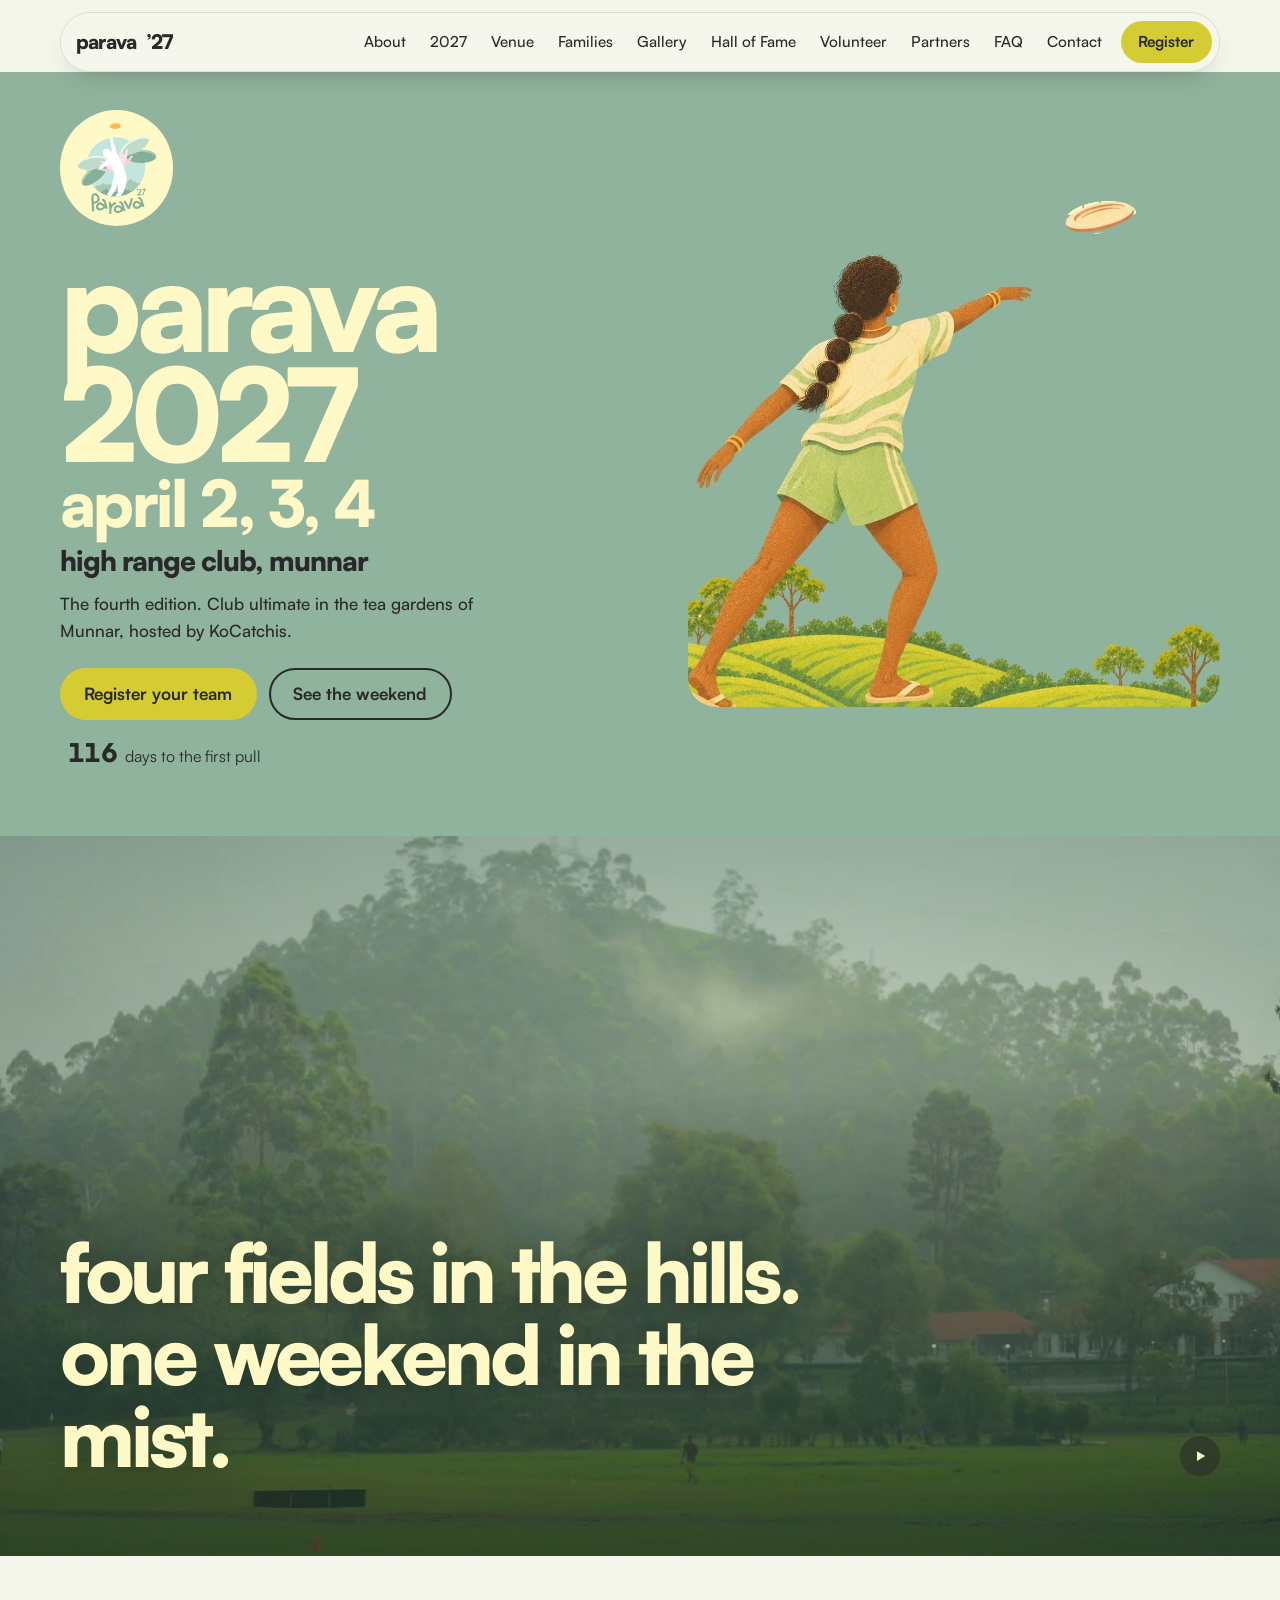
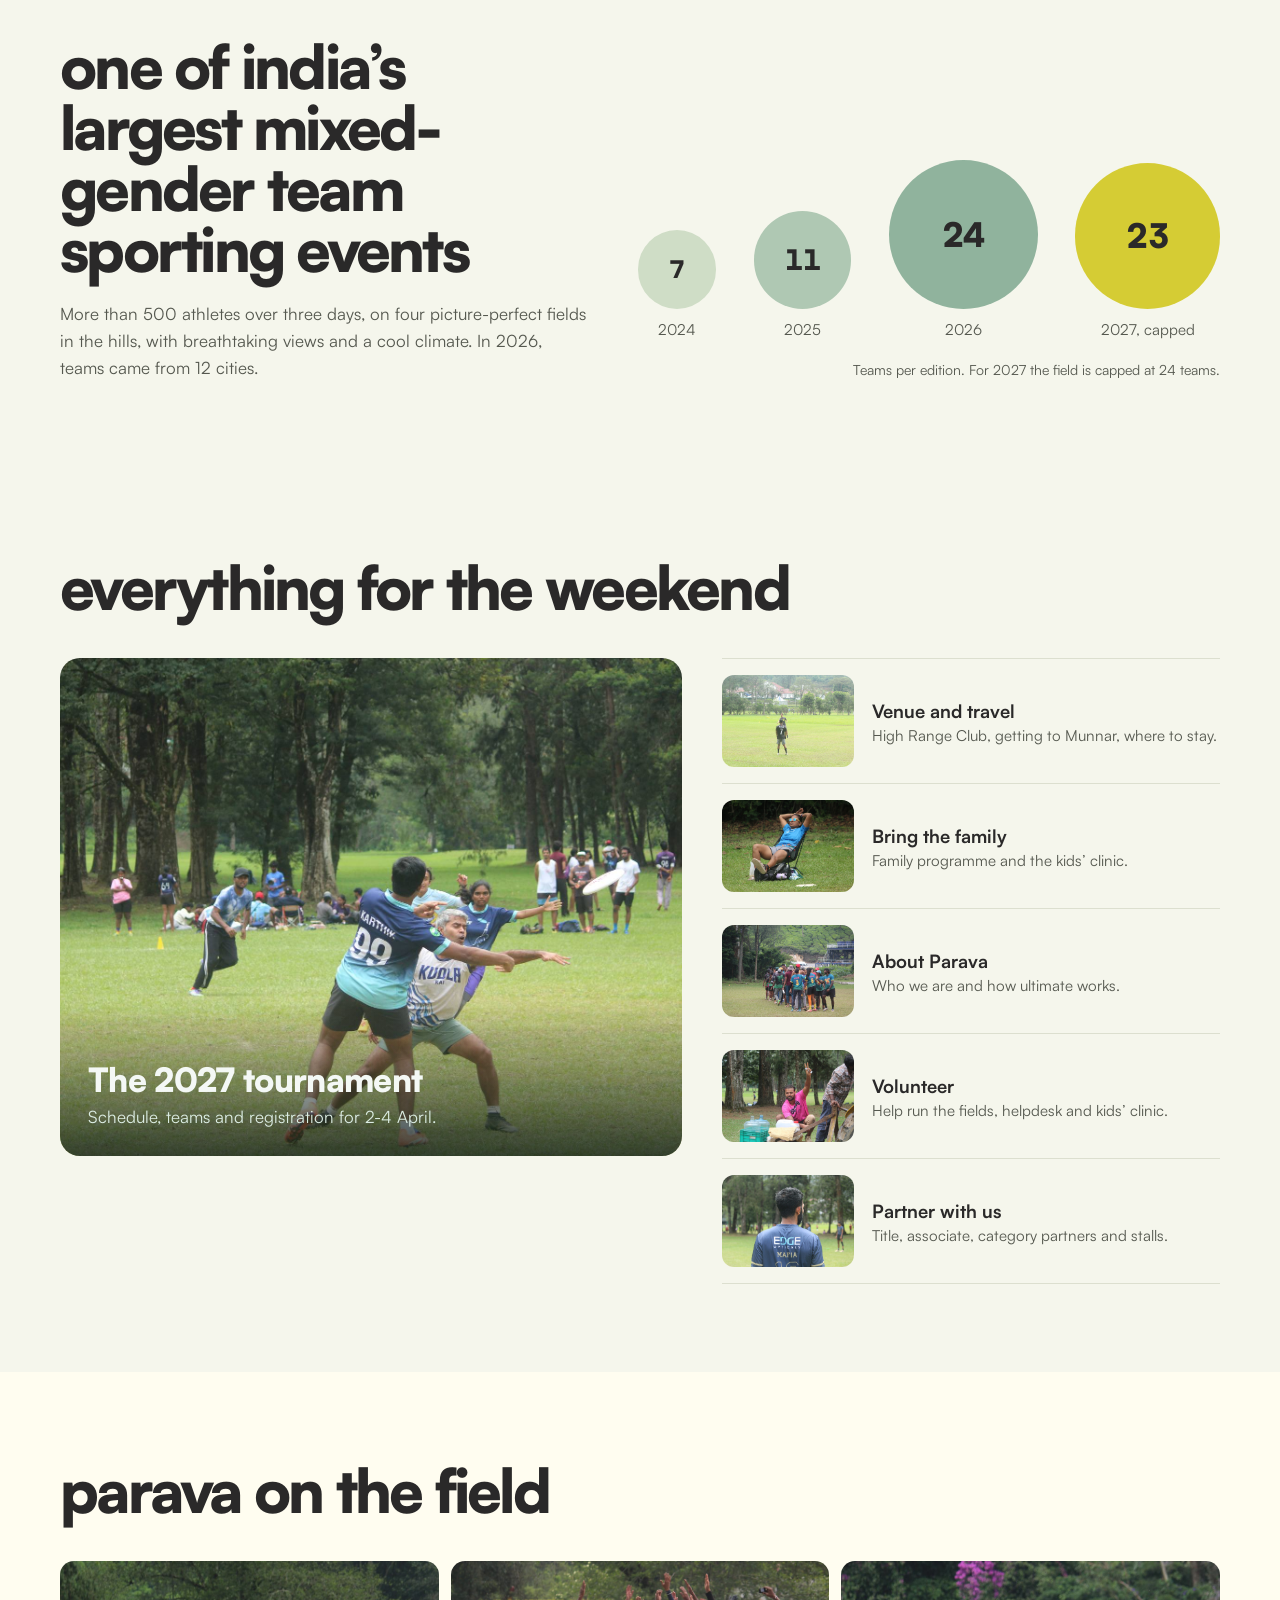
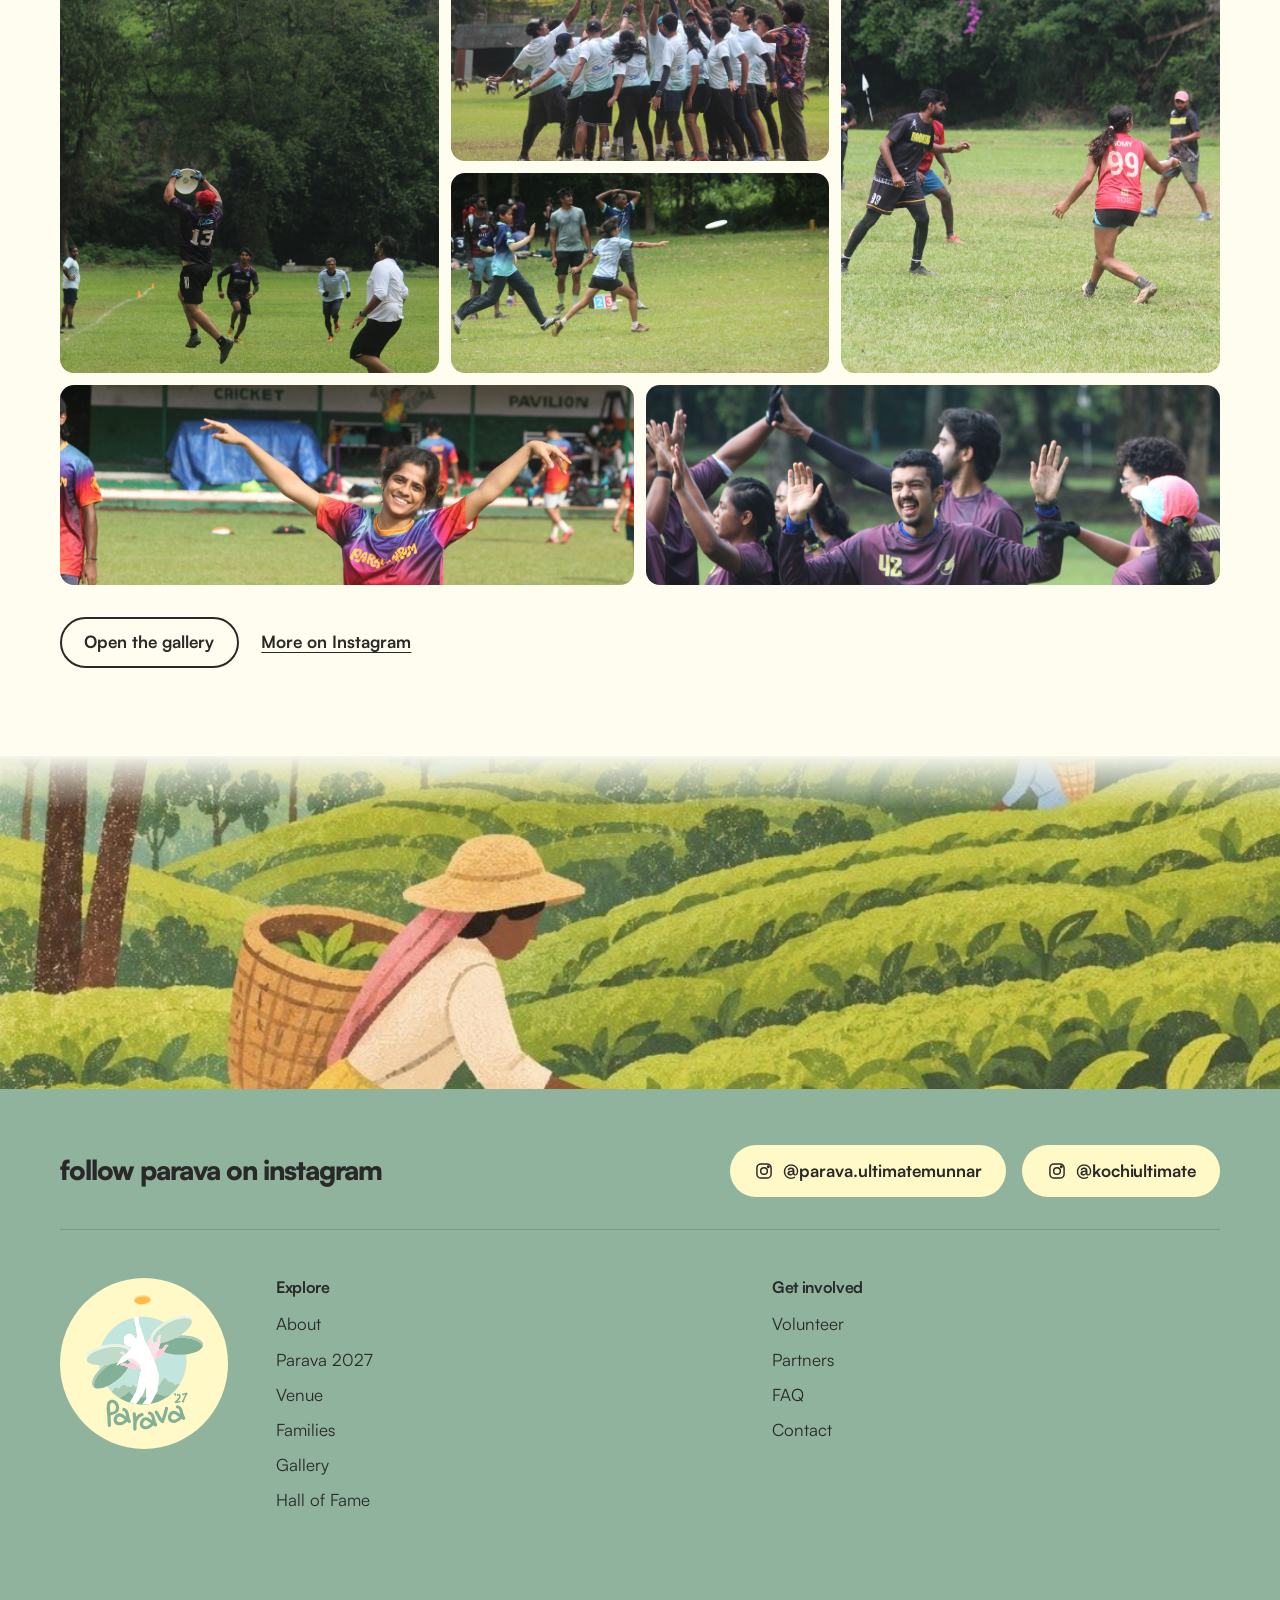
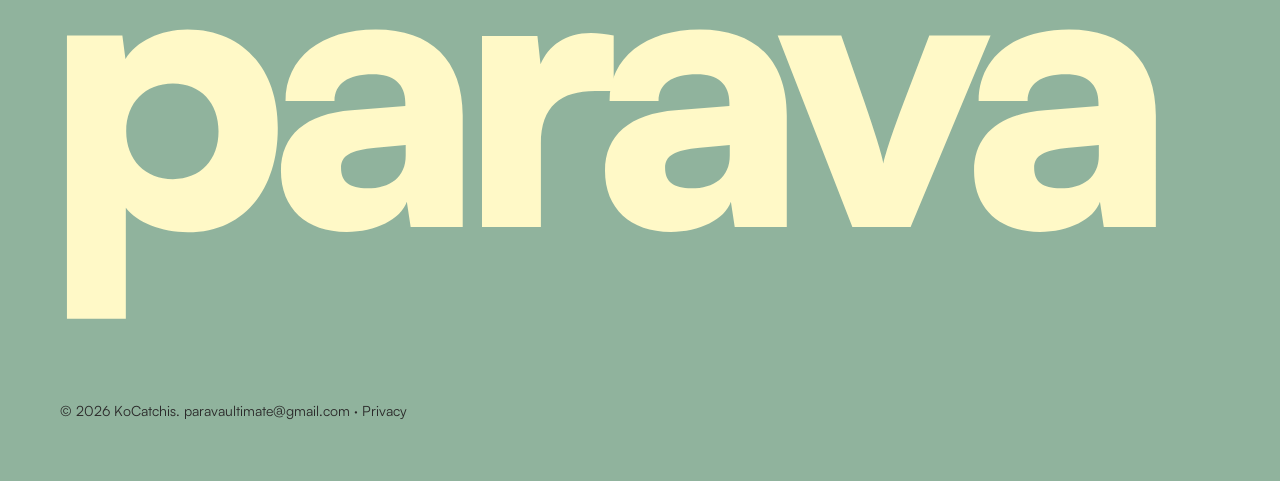
==== index.html @ ac0fa58f "No tap-to-change weather Co-Authored-By: Claude Opus 5.5 <noreply@anthropic.com>" ====
<!DOCTYPE html>
<html lang="en">
<head>
<meta charset="utf-8">
<meta name="viewport" content="width=device-width, initial-scale=1, viewport-fit=cover">
<title>Parava 2027 · Ultimate in the tea gardens of Munnar</title>
<meta name="description" content="Parava is KoCatchis’ flagship ultimate frisbee tournament: three days, 24 teams and more than 500 athletes at High Range Club, Munnar, 2-4 April 2027.">
<!-- Draft hosting on GitHub Pages: update these URLs when the real domain is live, and remove noindex at launch -->
<meta name="robots" content="noindex">
<meta property="og:type" content="website">
<meta property="og:site_name" content="Parava 2027">
<meta property="og:title" content="Parava 2027 · Ultimate in the tea gardens of Munnar">
<meta property="og:description" content="Parava is KoCatchis’ flagship ultimate frisbee tournament: three days, 24 teams and more than 500 athletes at High Range Club, Munnar, 2-4 April 2027.">
<meta property="og:url" content="https://paravaultimate.com/">
<meta property="og:image" content="https://anooprajanm.github.io/parava-preview/assets/og-logo.jpg">
<meta property="og:image:alt" content="The Parava 2027 logo: a player leaping for a disc">
<meta property="og:image:width" content="1200">
<meta property="og:image:height" content="630">
<meta name="twitter:card" content="summary_large_image">
<link rel="icon" type="image/svg+xml" href="assets/logo-2027.svg">
<link rel="apple-touch-icon" href="assets/apple-touch-icon.png">
<link rel="preload" as="image" href="assets/logo-2027.svg" fetchpriority="high">
<link rel="preload" href="assets/fonts/satoshi-black.woff2" as="font" type="font/woff2" crossorigin>
<link rel="stylesheet" href="styles.css?v=20261120d">
<link rel="stylesheet" href="home.css?v=20261120d">
<style>
/* ---------- intro: disc is thrown past the camera, hyzers across the tea hills, is caught as the logo's own disc, logo reveals, then flies into the hero logo ---------- */
.intro{position:fixed;inset:0;z-index:100;display:grid;place-items:center;overflow:hidden;cursor:pointer;background:#90B39D;
  -webkit-tap-highlight-color:transparent;user-select:none;-webkit-user-select:none}
.intro-skip .intro,.intro.done{display:none}
.intro.out{opacity:0;visibility:hidden;transition:opacity .35s ease-in,visibility .35s}
.intro canvas{position:absolute;inset:0;width:100%;height:100%;pointer-events:none}
.intro canvas.fx{z-index:2}
.intro-stage{position:relative;z-index:1;display:flex;flex-direction:column;align-items:center;gap:clamp(.5rem,2.2vh,1.2rem);transform:translateY(-5vh)}
.intro-logo{--lw:min(62vw,300px,34vh);position:relative;width:var(--lw);aspect-ratio:853.3/979.1;transform-origin:0 0;will-change:transform}
.intro .mark{display:block;width:100%;height:100%;object-fit:contain;-webkit-mask-image:linear-gradient(transparent,transparent);mask-image:linear-gradient(transparent,transparent)}
.intro-tag{margin:0;text-align:center;line-height:1.25}
.intro-tag span{display:block;opacity:0}
.intro-tag .d{font-family:var(--font-h);font-weight:800;font-size:clamp(1.3rem,3.4vh,1.9rem);color:#2A2929;letter-spacing:-.03em;font-weight:900}
.intro-tag .v{font-family:var(--font-b);font-weight:600;font-size:clamp(.72rem,1.6vh,.9rem);color:#2A2929;letter-spacing:.18em;text-transform:uppercase;margin-top:.25rem}
.intro-hint{position:absolute;z-index:3;right:max(1.1rem,env(safe-area-inset-right));bottom:max(1rem,env(safe-area-inset-bottom));font-family:var(--font-w);font-size:1.05rem;font-style:italic;font-weight:500;color:#2A2929;opacity:0}
@media (prefers-reduced-motion:reduce){.intro{display:none}}
</style>
</head>
<body>
<a class="skip" href="#main">Skip to content</a>
<script>try{if(sessionStorage.getItem("parava-intro"))document.documentElement.classList.add("intro-skip")}catch(e){}</script>
<div class="intro" aria-hidden="true" title="Tap to skip">
  <canvas class="bg"></canvas>
  <div class="intro-stage">
    <div class="intro-logo"><img class="mark" src="assets/logo-2027.svg" alt="" fetchpriority="high"></div>
    <p class="intro-tag"><span class="d">2-4 April 2027</span><span class="v">High Range Club · Munnar</span></p>
  </div>
  <canvas class="fx"></canvas>
  <span class="intro-hint">tap to skip</span>
</div>
<svg width="0" height="0" style="position:absolute" aria-hidden="true"><defs>
  <symbol id="hills" viewBox="0 0 1280 120" preserveAspectRatio="none">
    <path style="fill:var(--hill-1)" d="M0 30 C140 8 260 14 380 30 S640 4 790 24 S1060 10 1280 26 V120 H0Z"/>
    <path style="fill:var(--hill-2)" d="M0 58 C180 36 300 48 460 60 S760 34 930 54 S1150 42 1280 50 V120 H0Z"/>
    <path style="fill:var(--hill-3)" d="M0 84 C150 70 330 76 520 88 S860 66 1040 82 S1200 76 1280 80 V120 H0Z"/>
    <path style="fill:var(--hill-4)" d="M0 106 C220 98 420 102 640 108 S1040 96 1280 104 V120 H0Z"/>
  </symbol>
</defs></svg>
<nav class="nav" aria-label="Main">
  <div class="wrap">
    <a class="brand" href="index.html"><img src="assets/logo-2027.svg" alt=""><b>Parava</b><span>’27</span></a>
    <button class="menu-btn" aria-expanded="false" aria-controls="menu" aria-label="Menu"><span class="burger" aria-hidden="true"><i></i><i></i><i></i></span></button>
    <ul id="menu"><li><a href="about.html">About</a></li><li><a href="tournament.html">2027</a></li><li><a href="venue.html">Venue</a></li><li><a href="families.html">Families</a></li><li><a href="gallery.html">Gallery</a></li><li><a href="hall-of-fame.html">Hall of Fame</a></li><li><a href="volunteer.html">Volunteer</a></li><li><a href="partners.html">Partners</a></li><li><a href="faq.html">FAQ</a></li><li><a href="contact.html">Contact</a></li><li><a class="cta" href="tournament.html#register" data-reg>Register</a></li></ul>
  </div>
</nav>
<main id="main" class="home">
<header class="hero home-hero">
  <div class="wrap">
    <div class="hero-copy">
      <div class="logo"><img src="assets/logo-2027.svg" alt="Parava logo"></div>
      <h1>Parava 2027<small>April 2, 3, 4</small></h1>
      <p class="where">High Range Club, Munnar</p>
      <p class="hero-lede">The fourth edition. Club ultimate in the tea gardens of Munnar, hosted by KoCatchis.</p>
      <div class="btns">
        <a class="btn btn-tea" href="tournament.html#register">Register your team</a>
        <a class="btn btn-line" href="tournament.html">See the weekend</a>
        <p class="countdown-line" data-throw="right"><b data-cd="d">--</b> days to the first pull</p>
      </div>
    </div>
    <div class="hero-art"><img src="assets/art/thrower-sage.jpg" width="1062" height="1060" fetchpriority="high" alt="Illustration: a player throws a disc over the tea hills"></div>
  </div>
</header>
<section class="film-band" aria-label="Munnar">
  <div class="hero-photo film"><video class="film-video" muted loop playsinline preload="none" poster="assets/video/munnar-poster.jpg" data-src-wide="assets/video/munnar-1600.mp4" data-src-narrow="assets/video/munnar-960.mp4" aria-label="Video: mist, meadows, players and blossoms at High Range Club, Munnar"></video><div class="wx-layer sunny" aria-hidden="true"><i class="warm"></i><i class="glow"></i><i class="sweep"></i></div><div class="wx-layer misty" aria-hidden="true"><i class="haze"></i><i class="bank"></i><i class="bank"></i></div><div class="wx-layer rainy" aria-hidden="true"><i class="cool"></i><i class="sheet"></i><i class="sheet"></i><i class="drop"></i><i class="drop"></i><i class="drop"></i></div></div>
  <div class="wrap"><p class="tagline"><span data-throw="left">Four fields in the hills. One weekend in the mist.</span></p></div>
  <button class="vid-toggle film-toggle" type="button" aria-label="Pause the video" hidden><svg viewBox="0 0 24 24" aria-hidden="true"><rect class="i-pause" x="7" y="5" width="3.5" height="14" rx="1"/><rect class="i-pause" x="13.5" y="5" width="3.5" height="14" rx="1"/><path class="i-play" d="M8 5.5v13l11-6.5z"/></svg></button>
</section>
<section class="numbers home-numbers grain" aria-labelledby="num-h">
  <div class="wrap">
    <div>
      <h2 id="num-h">One of India’s largest mixed-gender team sporting events</h2>
      <p class="num-line">More than 500 athletes over three days, on four picture-perfect fields in the hills, with breathtaking views and a cool climate. In 2026, teams came from 12 cities.</p>
    </div>
    <figure class="growth-discs-wrap">
      <div class="growth-discs" role="img" aria-label="Teams per edition: 7 in 2024, 11 in 2025, 25 in 2026, capped at 24 in 2027">
        <div class="gd y24"><span class="d"><b data-count="7">7</b></span><small>2024</small></div>
        <div class="gd y25"><span class="d"><b data-count="11">11</b></span><small>2025</small></div>
        <div class="gd y26"><span class="d"><b data-count="25">25</b></span><small>2026</small></div>
        <div class="gd y27" data-throw="top"><span class="d"><b data-count="24">24</b></span><small>2027, capped</small></div>
      </div>
      <figcaption class="growth-note">Teams per edition. For 2027 the field is capped at 24 teams.</figcaption>
    </figure>
  </div>
</section>
<section class="block plan">
  <div class="wrap">
    <h2><span data-throw="right">Everything for the weekend</span></h2>
    <span class="throw-note" data-at="3" data-dx="14" data-dy="-40">huck it</span>
    <div class="plan-grid">
      <a class="feature" href="tournament.html"><img src="assets/2026/p26-3672.jpg" alt="Two players contest a throw in a crowded field" loading="lazy"><div><b>The 2027 tournament</b><span>Schedule, teams and registration for 2-4 April.</span></div></a>
      <ul class="plan-list">
        <li><a href="venue.html"><img src="assets/2026/p26-3551.jpg" alt="" loading="lazy"><span><b>Venue and travel</b><small>High Range Club, getting to Munnar, where to stay.</small></span></a></li>
        <li><a href="families.html"><img src="assets/2026/p26-3679.jpg" alt="" loading="lazy"><span><b>Bring the family</b><small>Family programme and the kids’ clinic.</small></span></a></li>
        <li><a href="about.html"><img src="assets/2026/p26-3980.jpg" alt="" loading="lazy"><span><b>About Parava</b><small>Who we are and how ultimate works.</small></span></a></li>
        <li><a href="volunteer.html"><img src="assets/2026/p26-4018.jpg" alt="" loading="lazy"><span><b>Volunteer</b><small>Help run the fields, helpdesk and kids’ clinic.</small></span></a></li>
        <li><a href="partners.html"><img src="assets/2026/p26-3610.jpg" alt="" loading="lazy"><span><b>Partner with us</b><small>Title, associate, category partners and stalls.</small></span></a></li>
      </ul>
    </div>
  </div>
</section>
<section class="block surface home-gallery">
  <div class="wrap">
    <h2><span data-throw="right">Parava on the field</span></h2>
    <span class="throw-note" data-at="4" data-dx="-4" data-dy="-48">the catch</span>
    <div class="gallery">
      <figure><img src="assets/2026/p26-3723.jpg" alt="A player leaps to catch the disc" loading="lazy"></figure>
      <figure><img src="assets/2026/p26-3853.jpg" alt="A team cheers with arms raised after a game" loading="lazy"></figure>
      <figure><img src="assets/2026/p26-3951.jpg" alt="Players in action beneath flowering bougainvillea" loading="lazy"></figure>
      <figure><img src="assets/2026/p26-3677.jpg" alt="A disc in flight between two players" loading="lazy"></figure>
      <figure><img src="assets/2026/p26-3027.jpg" alt="A player flings her arms wide, beaming, in front of the cricket pavilion" loading="lazy" style="object-position:61% 22%"></figure>
      <figure><img src="assets/2026/p26-2986.jpg" alt="Teammates in maroon trade high-fives after a point" loading="lazy"></figure>
    </div>
    <div class="more"><a class="btn btn-line" href="gallery.html">Open the gallery</a> <a class="more-ig" href="https://www.instagram.com/parava.ultimatemunnar/" target="_blank" rel="noopener">More on Instagram</a></div>
  </div>
</section>
</main>
<div class="ground" aria-hidden="true"></div>
<footer>
  <div class="wrap">
    <div class="follow">
      <p>Follow Parava on Instagram</p>
      <a class="btn btn-follow" href="https://www.instagram.com/parava.ultimatemunnar/" target="_blank" rel="noopener"><svg class="ig" viewBox="0 0 24 24" aria-hidden="true"><rect x="3.5" y="3.5" width="17" height="17" rx="5"/><circle cx="12" cy="12" r="4"/><circle cx="17.2" cy="6.8" r=".9"/></svg>@parava.ultimatemunnar</a>
      <a class="btn btn-follow" href="https://www.instagram.com/kochiultimate/" target="_blank" rel="noopener"><svg class="ig" viewBox="0 0 24 24" aria-hidden="true"><rect x="3.5" y="3.5" width="17" height="17" rx="5"/><circle cx="12" cy="12" r="4"/><circle cx="17.2" cy="6.8" r=".9"/></svg>@kochiultimate</a>
    </div>
    <div class="logo"><img src="assets/logo-2027.svg" alt="Parava logo" loading="lazy"></div>
    <div>
      <h3>Explore</h3>
      <ul><li><a href="about.html">About</a></li><li><a href="tournament.html">Parava 2027</a></li><li><a href="venue.html">Venue</a></li><li><a href="families.html">Families</a></li><li><a href="gallery.html">Gallery</a></li><li><a href="hall-of-fame.html">Hall of Fame</a></li></ul>
    </div>
    <div>
      <h3>Get involved</h3>
      <ul><li><a href="volunteer.html">Volunteer</a></li><li><a href="partners.html">Partners</a></li><li><a href="faq.html">FAQ</a></li><li><a href="contact.html">Contact</a></li></ul>
    </div>
    <p class="wordmark" aria-hidden="true">Parava</p>
    <p class="legal">© 2026 KoCatchis. <a href="mailto:paravaultimate@gmail.com">paravaultimate@gmail.com</a> · <a href="privacy.html">Privacy</a></p>
  </div>
</footer>
<script src="site.js?v=20261120d"></script>
<script src="home.js?v=20261120d"></script>
<script>
// Intro: plays once per session. render(t) is a pure function of time, so #intro-t=<ms> freezes a frame for checking
// (add &video to hold on the logo instead of handing off to the page, used to export the video version).
document.querySelectorAll(".intro").forEach(intro=>{
  const FLY=1250, CATCH=FLY, REVEAL=650, HAND=2500, HANDDUR=700, END=HAND+HANDDUR;
  const root=document.documentElement;
  const bg=intro.querySelector("canvas.bg"), fx=intro.querySelector("canvas.fx"), b=bg.getContext("2d"), c=fx.getContext("2d");
  const logo=intro.querySelector(".intro-logo"), mark=intro.querySelector(".mark");
  const tags=intro.querySelectorAll(".intro-tag span"), hint=intro.querySelector(".intro-hint");
  const hero=document.querySelector(".hero .logo"), heroImg=hero&&hero.querySelector("img");
  const freeze=/intro-t=(\d+)/.exec(location.hash), video=/video/.test(location.hash);
  let W,H,S,raf,start,ended=false,base,target;
  if(video){logo.style.setProperty("--lw","min(62vw,44vh)");hint.hidden=true;}  // video export: bigger logo, no hint
  const end=()=>{if(ended)return;ended=true;cancelAnimationFrame(raf);intro.classList.add("done");
    if(hero)hero.style.opacity="";removeEventListener("resize",size);try{sessionStorage.setItem("parava-intro","1")}catch(e){}};
  if(!freeze&&(root.classList.contains("intro-skip")||matchMedia("(prefers-reduced-motion: reduce)").matches)){end();return;}
  if(freeze)root.classList.remove("intro-skip");
  // skip: click/tap anywhere or any key; fades out quickly instead of cutting
  const skip=()=>{if(ended)return;cancelAnimationFrame(raf);intro.classList.add("out");if(hero)hero.style.opacity="";setTimeout(end,350);};
  intro.addEventListener("click",skip);addEventListener("keydown",skip,{once:true});
  // geometry: the logo art box now, and where the hero logo sits (both use the same tightly cropped logo-2027.svg)
  function size(){
    const d=Math.min(devicePixelRatio||1,2);W=innerWidth;H=innerHeight;S=Math.min(W,H);
    for(const cv of [bg,fx]){cv.width=W*d;cv.height=H*d;cv.getContext("2d").setTransform(d,0,0,d,0,0);}
    const tr=logo.style.transform;logo.style.transform="none";const r=logo.getBoundingClientRect();logo.style.transform=tr;
    base={x:r.left,y:r.top,w:r.width,h:r.height};
    target=null;
    if(heroImg){const h=heroImg.getBoundingClientRect();
      if(h.width>0&&h.bottom>0&&h.top<H)target={x:h.left,y:h.top,w:h.width};}
  }
  size();addEventListener("resize",size);
  // easing helpers
  const cl=v=>v<0?0:v>1?1:v, seg=(t,a,d)=>cl((t-a)/d);
  const oCub=x=>1-Math.pow(1-x,3), ioCub=x=>x<.5?4*x*x*x:1-Math.pow(-2*x+2,3)/2, oBack=x=>1+2.2*Math.pow(x-1,3)+1.2*Math.pow(x-1,2);
  // the disc lands exactly on the logo's own disc (centre 48.8%/4.7% of the art, 13.6% of its width, ellipse 0.5)
  const disc0=()=>({x:base.x+base.w*.4876,y:base.y+base.h*.0469,r:base.w*.0682});
  // flight: cubic Bezier thrown from behind the camera (bottom-left), hyzers out right and hooks back into the catch
  function path(u){const T=disc0(),P=[[-.14*W,.98*H],[.28*W,.06*H],[1.12*W,-.02*H],[T.x,T.y]],m=1-u;
    return[m*m*m*P[0][0]+3*m*m*u*P[1][0]+3*m*u*u*P[2][0]+u*u*u*P[3][0], m*m*m*P[0][1]+3*m*m*u*P[1][1]+3*m*u*u*P[2][1]+u*u*u*P[3][1]];}
  const prog=s=>.75*(1-(1-s)*(1-s))+.25*s;           // fast throw, glides, still has pace at the catch
  const scaleAt=u=>1+3.1*Math.pow(1-u,1.6);           // close to the camera at release, far (logo size) at the catch
  // seeded randoms so every frame is reproducible
  let seed=11;const rnd=()=>(seed=(seed*16807)%2147483647)/2147483647;
  const COLS=["#F2AE45","#F6C878","#F4F8F5","#E9A6BA"];
  const sparks=Array.from({length:22},()=>{const a=rnd()*Math.PI*2,v=.5+rnd()*.9;return{vx:Math.cos(a)*v,vy:Math.sin(a)*v*.75-.25,c:COLS[rnd()*4|0],w:1.4+rnd()*1.8};});
  const leaves=Array.from({length:9},()=>{const a=-Math.PI*(.15+rnd()*.7),v=.25+rnd()*.35;return{vx:Math.cos(a)*v,vy:Math.sin(a)*v,r:rnd()*6,sp:(rnd()-.5)*9,c:rnd()<.5?"#76A040":"#C9D35E",s:.6+rnd()*.6};});
  // Munnar tea hills: four layers, back (hazy) to front (tea rows)
  const HILLS=[{y:.70,a:.045,f:[1.3,2.9,5.1],p:[.4,1.9,.3],col:"#C9D35E"},{y:.76,a:.04,f:[1.7,3.6,6.3],p:[2.2,.6,1.4],col:"#AFC651"},
    {y:.83,a:.035,f:[1.1,2.4,4.7],p:[1.1,2.7,.9],col:"#93B348"},{y:.90,a:.03,f:[.9,2.1,3.9],p:[3.1,.2,2.4],col:"#76A040",rows:1}];
  const hy=(L,x)=>H*L.y-S*L.a*(Math.sin(x*L.f[0]+L.p[0])+.55*Math.sin(x*L.f[1]+L.p[1])+.25*Math.sin(x*L.f[2]+L.p[2]));
  function drawBg(t){
    b.clearRect(0,0,W,H);
    const g=b.createLinearGradient(0,0,0,H);g.addColorStop(0,"#F5F6EC");g.addColorStop(.62,"#BCD0B4");g.addColorStop(1,"#90B39D");
    b.fillStyle=g;b.fillRect(0,0,W,H);
    // warm sunrise glow behind the logo, swells at the catch
    const cx=base.x+base.w/2,cy=base.y+base.h*.45,gl=.06+.12*Math.exp(-Math.pow((t-CATCH-250)/450,2));
    const rg=b.createRadialGradient(cx,cy,0,cx,cy,S*.75);rg.addColorStop(0,`rgba(246,214,150,${gl})`);rg.addColorStop(1,"rgba(246,214,150,0)");
    b.fillStyle=rg;b.fillRect(0,0,W,H);
    const sink=video?0:Math.pow(seg(t,HAND,HANDDUR),2)*H*.4;
    HILLS.forEach((L,i)=>{
      const off=(1-oCub(seg(t,i*80,750)))*H*.35+sink*(1+i*.15), drift=t*.00004*(i+1);
      b.save();b.translate(0,off);b.beginPath();b.moveTo(0,H);
      for(let x=0;x<=W+8;x+=8)b.lineTo(x,hy(L,x/W*3+drift));
      b.lineTo(W,H);b.closePath();b.fillStyle=L.col;b.fill();
      if(L.rows){b.clip();b.strokeStyle="rgba(42,41,41,.12)";b.lineWidth=1.4;
        for(let k=1;k<14;k++){b.beginPath();for(let x=0;x<=W+8;x+=12){const y=hy(L,x/W*3+drift)+k*S*.014*(1+k*.08)+Math.sin(x/W*9+k)*3;x?b.lineTo(x,y):b.moveTo(x,y);}b.stroke();}}
      b.restore();
      if(i<3){const my=H*L.y+off+S*.02,mg=b.createLinearGradient(0,my-S*.05,0,my+S*.05);   // mist band between layers
        mg.addColorStop(0,"rgba(220,237,227,0)");mg.addColorStop(.5,"rgba(220,237,227,.07)");mg.addColorStop(1,"rgba(220,237,227,0)");b.fillStyle=mg;b.fillRect(0,my-S*.05,W,S*.1);}
    });
  }
  function drawDisc(x,y,r,ratio,bank,spin,alpha){
    c.save();c.globalAlpha=alpha;c.translate(x,y);c.rotate(bank);
    c.fillStyle="#B9772A";c.beginPath();c.ellipse(0,r*ratio*.22,r,r*ratio,0,0,7);c.fill();            // rim / underside
    const g=c.createLinearGradient(0,-r*ratio,0,r*ratio);g.addColorStop(0,"#FFD58A");g.addColorStop(.55,"#F2AE45");g.addColorStop(1,"#E39A2B");
    c.fillStyle=g;c.beginPath();c.ellipse(0,0,r,r*ratio,0,0,7);c.fill();
    c.lineWidth=Math.max(1,r*.06);c.strokeStyle="rgba(255,255,255,.28)";c.beginPath();c.ellipse(0,0,r*.72,r*ratio*.72,0,0,7);c.stroke();
    c.lineCap="round";c.strokeStyle="rgba(255,250,235,.85)";c.lineWidth=Math.max(1,r*.09);
    c.beginPath();c.ellipse(0,0,r*.86,r*ratio*.86,0,spin,spin+1.1);c.stroke();                        // spinning gleam
    c.strokeStyle="rgba(31,74,58,.55)";c.lineWidth=Math.max(1,r*.07);
    c.beginPath();c.ellipse(0,0,r*.42,r*ratio*.42,0,spin+2.6,spin+4.1);c.stroke();                    // stamp, sells the spin
    c.restore();
  }
  function drawFx(t){
    c.clearRect(0,0,W,H);
    const T=disc0(),s=cl(t/FLY),u=prog(s);
    // ribbon trail: samples behind the disc, widening toward it; after the catch it retracts into the disc
    const head=u, tailLen=.38*(1-oCub(seg(t,CATCH,380))), tail=Math.max(0,head-tailLen);
    if(head-tail>.002&&t<CATCH+420){
      const N=40,pts=[];for(let i=0;i<=N;i++){const v=tail+(head-tail)*i/N;pts.push([...path(v),v]);}
      c.lineCap="round";
      for(let pass=0;pass<2;pass++)for(let i=0;i<N;i++){
        const k=(i+1)/N,v=pts[i+1][2],w=T.r*scaleAt(v)*(pass?.18:.95)*(.08+.92*k);
        c.strokeStyle=pass?`rgba(255,246,225,${(k*k*.9).toFixed(3)})`:`rgba(242,174,69,${(k*k*.5).toFixed(3)})`;
        c.lineWidth=w;c.beginPath();c.moveTo(pts[i][0],pts[i][1]);c.lineTo(pts[i+1][0],pts[i+1][1]);c.stroke();}
    }
    const dt=t-CATCH, bounce=dt>0?1+.2*Math.exp(-dt/110)*Math.cos(dt/38):1;
    if(dt>0){
      // catch: flash, two elliptical shockwaves, sparks and a few tea leaves
      const fl=Math.exp(-dt/140),rg=c.createRadialGradient(T.x,T.y,0,T.x,T.y,T.r*9);
      rg.addColorStop(0,`rgba(255,240,210,${.7*fl})`);rg.addColorStop(1,"rgba(255,240,210,0)");c.fillStyle=rg;c.fillRect(T.x-T.r*9,T.y-T.r*9,T.r*18,T.r*18);
      [[0,"242,174,69",7],[90,"220,237,227",10]].forEach(([d,col,m])=>{const k=seg(dt,d,600);if(k<=0||k>=1)return;
        const R=T.r*(1.1+m*oCub(k));c.strokeStyle=`rgba(${col},${(1-k)*.85})`;c.lineWidth=Math.max(1,T.r*.22*(1-k));
        c.beginPath();c.ellipse(T.x,T.y,R,R*.5,0,0,7);c.stroke();});
      const ss=dt/1000;
      if(ss<.9){const d=(1-Math.exp(-3.2*ss))/3.2,fade=1-Math.pow(ss/.9,1.4),d0=(1-Math.exp(-3.2*Math.max(0,ss-.06)))/3.2;
        c.lineCap="round";for(const p of sparks){c.globalAlpha=fade;c.strokeStyle=p.c;c.lineWidth=p.w;
          c.beginPath();c.moveTo(T.x+p.vx*S*.32*d0,T.y+p.vy*S*.32*d0+S*.12*Math.pow(Math.max(0,ss-.06),2));
          c.lineTo(T.x+p.vx*S*.32*d,T.y+p.vy*S*.32*d+S*.12*ss*ss);c.stroke();}c.globalAlpha=1;}
      if(ss<1.6){const fade=1-Math.pow(ss/1.6,2);for(const l of leaves){const d=.06+(1-Math.exp(-2.2*ss))/2.2;
        const x=T.x+l.vx*S*.5*d+Math.sin(ss*4+l.r)*S*.01,y=T.y+l.vy*S*.5*d+S*.09*ss*ss;
        c.save();c.globalAlpha=fade*.9;c.translate(x,y);c.rotate(l.r+l.sp*ss);c.fillStyle=l.c;
        c.beginPath();c.ellipse(0,0,S*.012*l.s,S*.005*l.s,0,0,7);c.fill();c.restore();}}
    }
    // disc: motion-blur ghosts while fast, banked into the curve, flattening as it flies away from the camera
    const discA=1-seg(t,CATCH+450,250);
    if(discA>0){
      const st=(v)=>{const[x,y]=path(v),[x2,y2]=path(Math.min(1,v+.01)),bank=Math.atan2(y2-y,x2-x)*.22*Math.pow(1-v,.7);
        return{x,y,r:T.r*scaleAt(v),ratio:.5+.12*Math.pow(1-v,1.3)+.025*Math.sin(v*14)*(1-v),bank};};
      if(t<CATCH)for(let k=4;k>=1;k--){const v=Math.max(0,u-k*.011*(1-u*.8)),q=st(v);drawDisc(q.x,q.y,q.r,q.ratio,q.bank,t*.05-k*.35,.13*(5-k)/4);}
      const q=st(u);
      c.save();c.shadowColor="rgba(242,174,69,.75)";c.shadowBlur=T.r*(1.2+scaleAt(u));
      drawDisc(q.x,q.y,q.r*bounce,q.ratio,q.bank,t*.05,discA);c.restore();
    }
  }
  function render(t){
    drawBg(t);drawFx(t);
    const T=disc0();
    // logo: circular mask grows out of the caught disc, with a little settle
    const k=seg(t,CATCH,REVEAL),R=Math.hypot(base.w,base.h)*1.05*oCub(k);
    const mk=k>=1?"none":`radial-gradient(circle at ${(T.x-base.x).toFixed(1)}px ${(T.y-base.y).toFixed(1)}px,#000 ${Math.max(0,R-base.w*.14).toFixed(1)}px,transparent ${R.toFixed(1)}px)`;
    mark.style.webkitMaskImage=mk;mark.style.maskImage=mk;
    const pop=k>0?.9+.1*oBack(k):.9;
    const h=video?0:ioCub(seg(t,HAND,HANDDUR));
    // hand-off: the logo flies into the hero logo while the scene drops away (falls back to scale + fade if the hero logo isn't on screen)
    let tf=`translate(${base.w*(1-pop)/2}px,${base.h*(1-pop)*.04}px) scale(${pop})`;
    if(h>0){if(target){const sc=target.w/base.w;tf=`translate(${(target.x-base.x)*h}px,${(target.y-base.y)*h}px) scale(${1+(sc-1)*h})`;}
      else tf=`translate(${base.w*-.1*h}px,${base.h*-.1*h}px) scale(${1+.2*h})`;}
    logo.style.transform=tf;
    logo.style.opacity=target?1:1-h;
    tags.forEach((el,i)=>{const a=oCub(seg(t,CATCH+480+i*140,420)),o=1-seg(t,HAND,220);el.style.opacity=a*(video?1:o);el.style.transform=`translateY(${(1-a)*14}px)`;});
    hint.style.opacity=.5*seg(t,450,400)*(1-seg(t,CATCH+700,300));
    const fade=video?0:seg(t,HAND+80,HANDDUR-120);
    bg.style.opacity=1-fade;intro.style.backgroundColor=`rgba(31,74,58,${0})`;
    if(hero)hero.style.opacity=h>=.82?(h-.82)/.18:0;   // hero logo takes over in the last few frames
  }
  if(freeze){window.__parIntro=t=>render(t);render(+freeze[1]);return;}
  const loop=now=>{start??=now;const t=now-start;render(t);if(t<END)raf=requestAnimationFrame(loop);else end();};
  raf=requestAnimationFrame(loop);
  // safety net: never leave the overlay up if animation frames stall (background tab, power saving)
  setTimeout(()=>{if(!ended){intro.classList.add("out");if(hero)hero.style.opacity="";setTimeout(end,350);}},END+1500);
});
</script>
</body>
</html>
---- styles.css ----
:root{
  /* Parava 2027 colour suite: pink, cream, blue, olive; charcoal, off-white, yellow; plus the posters' sage */
  --band:#90B39D; --cream:#FFF9C7; --olive:#D5CC34; --yellow:#FFE95D; --ink:#2A2929; --link:#3A64A6; --kick:#4E6E5A;
  --tea:#2A2929; --sage:#90B39D; --mint:#FFF9C7; --disc:#D5CC34; --blush:#F6CCD0;
  --hill-1:#E9EEDD; --hill-2:#CFDDC6; --hill-3:#AFC8B3; --hill-4:#90B39D;
  --bg:#F5F6EC; --surface:#FFFDF0; --text:#2A2929; --muted:#55584F; --line:#DCDFCF; --head:#2A2929;
  --ph-bg:#F6CCD0; --ph-line:#C97C88; --ph-text:#2A2929;
  --font-h:"Satoshi","Avenir Next","Segoe UI",Helvetica,Arial,sans-serif;
  --font-b:"Satoshi","Avenir Next","Segoe UI",Helvetica,Arial,sans-serif;
  --font-w:"Satoshi","Avenir Next","Segoe UI",Helvetica,Arial,sans-serif;
  --ease:cubic-bezier(.22,1,.36,1);
  --err-line:#C25B4A; --err-text:#8E3B2E;
  box-sizing:border-box;
  padding-top:env(safe-area-inset-top,0px);
  padding-bottom:env(safe-area-inset-bottom,0px);
  background:var(--bg);
}
@media (prefers-color-scheme: dark){
  :root:not([data-theme="light"]){
    --bg:#1C201D; --surface:#252A25; --text:#F2F3E8; --muted:#B7BCAE; --line:#3A4039; --head:#F2F3E8;
    --hill-1:#252A25; --hill-2:#2E352D; --hill-3:#3F5245; --hill-4:#4A6352;
    --ph-bg:#F6CCD0; --ph-line:#C97C88; --ph-text:#2A2929; --err-text:#F2A493; --link:#A3BEEC; --kick:#A9C7B3;
  }
}
:root[data-theme="dark"]{
  --bg:#1C201D; --surface:#252A25; --text:#F2F3E8; --muted:#B7BCAE; --line:#3A4039; --head:#F2F3E8;
  --hill-1:#252A25; --hill-2:#2E352D; --hill-3:#3F5245; --hill-4:#4A6352;
  --ph-bg:#F6CCD0; --ph-line:#C97C88; --ph-text:#2A2929; --err-text:#F2A493; --link:#A3BEEC; --kick:#A9C7B3;
}
html{scroll-padding-top:calc(env(safe-area-inset-top,0px) + 96px);scroll-behavior:smooth}
html.menu-open{overflow:hidden}
*,*::before,*::after{box-sizing:inherit}
body{margin:0;background:var(--bg);color:var(--text);font-family:var(--font-b);font-size:1.0625rem;line-height:1.6;-webkit-font-smoothing:antialiased}
body::before{content:"";position:fixed;inset:0 0 auto;height:env(safe-area-inset-top,0px);z-index:30;background:var(--bg)}
img,svg{max-width:100%;display:block}
a{color:inherit}
:focus-visible{outline:3px solid var(--disc);outline-offset:3px;border-radius:3px}
.wrap{width:min(1160px,100% - 2.5rem);margin-inline:auto}
h1,h2,h3{font-family:var(--font-h);color:var(--head);margin:0;letter-spacing:-.01em;text-wrap:balance}
p,li,dd,figcaption{text-wrap:pretty}
.skip{position:absolute;left:1rem;top:-100px;z-index:200;background:var(--tea);color:#F4F8F5;padding:.6rem 1rem;border-radius:10px;font-weight:600;text-decoration:none}
.skip:focus{top:calc(env(safe-area-inset-top,0px) + 1rem)}
h2{font-size:clamp(2rem,4.4vw,3.1rem);font-weight:800;line-height:1.05;max-width:20ch}
h3{font-size:1.35rem;font-weight:700;line-height:1.2}
.kicker{font-family:var(--font-w);font-size:clamp(1.4rem,2.4vw,1.8rem);line-height:1;color:var(--sage);margin:0 0 .5rem}
.lede{color:var(--muted);max-width:60ch;margin:1rem 0 0;font-size:1.15rem}
.tbc{display:inline-block;background:var(--ph-bg);border:1.5px dashed var(--ph-line);color:var(--ph-text);border-radius:6px;padding:0 .4em;font-weight:600;font-size:.9em;line-height:1.5}
section.block{padding:5.5rem 0}
.surface{background:var(--surface)}

/* ---------- logo ---------- */
.logo{position:relative;display:inline-block;width:var(--lw)}
/* logo-2027.svg is transparent, with the player clipped to the circle, so it sits on light, dark and green alike */
.logo img{width:100%;height:auto}

/* ---------- nav ---------- */
/* floating bar: the translucent surface lives on ::before so the mobile panel (position:fixed) is not trapped by backdrop-filter */
.nav{position:sticky;top:calc(env(safe-area-inset-top,0px) + .75rem);z-index:20;margin-top:.75rem}
.nav .wrap{position:relative;isolation:isolate;display:flex;align-items:center;justify-content:space-between;height:60px;padding:0 .5rem 0 1rem}
.nav .wrap::before{content:"";position:absolute;inset:0;z-index:-1;border-radius:999px;border:1px solid var(--line);
  background:color-mix(in srgb,var(--bg) 78%,transparent);backdrop-filter:blur(14px) saturate(1.2);-webkit-backdrop-filter:blur(14px) saturate(1.2);
  box-shadow:0 10px 30px -18px color-mix(in srgb,var(--tea) 55%,transparent)}
.brand{position:relative;z-index:2;display:flex;align-items:center;gap:.6rem;text-decoration:none;border-radius:999px}
.brand img{width:38px;height:auto}
.brand b{font-family:var(--font-h);font-weight:800;font-size:1.25rem;color:var(--head)}
.brand span{font-family:var(--font-w);color:var(--sage);font-size:1.25rem}
.nav ul{list-style:none;display:flex;gap:.1rem;margin:0;padding:0;align-items:center}
.nav ul a{display:block;white-space:nowrap;padding:.5rem .7rem;text-decoration:none;font-weight:500;font-size:.95rem;border-radius:999px;color:var(--text);
  transition:background-color .25s var(--ease),color .25s var(--ease),transform .25s var(--ease)}
.nav ul a:hover{background:var(--mint);color:var(--tea)}
.nav ul a:active{transform:scale(.98)}
.nav ul a.cta{background:var(--tea);color:#F4F8F5;font-weight:600;margin-left:.4rem;padding:.55rem 1.1rem}
.nav ul a.cta:hover{background:#2B5E4A;color:#fff}
.menu-btn{display:none;position:relative;z-index:2;width:44px;height:44px;background:none;border:1.5px solid var(--sage);border-radius:999px;color:var(--head);cursor:pointer;
  transition:background-color .25s var(--ease),transform .25s var(--ease)}
.menu-btn:hover{background:var(--mint)}
.menu-btn:active{transform:scale(.96)}
.burger{position:absolute;left:50%;top:50%;width:18px;height:12px;transform:translate(-50%,-50%)}
.burger i{position:absolute;left:0;width:100%;height:2px;border-radius:2px;background:currentColor;transition:transform .5s var(--ease),opacity .25s var(--ease)}
.burger i:nth-child(1){top:0}.burger i:nth-child(2){top:5px}.burger i:nth-child(3){top:10px}
.menu-btn[aria-expanded="true"] .burger i:nth-child(1){transform:translateY(5px) rotate(45deg)}
.menu-btn[aria-expanded="true"] .burger i:nth-child(2){opacity:0;transform:scaleX(.3)}
.menu-btn[aria-expanded="true"] .burger i:nth-child(3){transform:translateY(-5px) rotate(-45deg)}
@media (max-width:1160px){
  .menu-btn{display:block}
  /* full height panel; links arrive in reading order, 60ms apart, capped so the sequence ends inside 400ms */
  .nav ul{position:fixed;inset:0;z-index:1;display:flex;flex-direction:column;align-items:stretch;justify-content:flex-start;gap:.15rem;
    padding:calc(env(safe-area-inset-top,0px) + 6.5rem) 1.5rem calc(env(safe-area-inset-bottom,0px) + 2rem);overflow-y:auto;
    background:color-mix(in srgb,var(--bg) 94%,transparent);backdrop-filter:blur(22px);-webkit-backdrop-filter:blur(22px);
    opacity:0;visibility:hidden;transition:opacity .35s var(--ease),visibility 0s linear .35s}
  .nav ul.open{opacity:1;visibility:visible;transition:opacity .35s var(--ease),visibility 0s}
  .nav ul li{opacity:0;transform:translateY(24px);transition:opacity .5s var(--ease),transform .5s var(--ease)}
  .nav ul.open li{opacity:1;transform:none;transition-delay:min(calc(var(--i) * 60ms),340ms)}
  .nav ul li:nth-child(1){--i:0}.nav ul li:nth-child(2){--i:1}.nav ul li:nth-child(3){--i:2}.nav ul li:nth-child(4){--i:3}.nav ul li:nth-child(5){--i:4}
  .nav ul li:nth-child(6){--i:5}.nav ul li:nth-child(7){--i:6}.nav ul li:nth-child(8){--i:7}.nav ul li:nth-child(9){--i:8}.nav ul li:nth-child(10){--i:9}
  .nav ul a{font-family:var(--font-h);font-weight:700;font-size:1.6rem;padding:.55rem 1rem;letter-spacing:-.01em}
  .nav ul a.cta{margin:1rem 0 0;text-align:center;font-family:var(--font-b);font-size:1.0625rem;padding:.9rem 1.2rem}
}

/* ---------- hero ---------- */
.hero{position:relative;overflow:hidden;padding:2rem 0 8rem}
.hero .wrap{display:grid;grid-template-columns:1fr 1.05fr;gap:3rem;align-items:center}
.hero .logo{--lw:132px;margin-bottom:.75rem}
.hero h1{font-size:clamp(2.3rem,4.4vw,3.6rem);font-weight:800;line-height:1.02;max-width:14ch}
.when{margin:1.1rem 0 0;font-size:1.15rem;color:var(--muted)}
.when strong{display:block;font-family:var(--font-h);font-size:1.6rem;color:var(--head);font-weight:800}
.btns{display:flex;flex-wrap:wrap;gap:.75rem;margin-top:1.5rem}
.btn{display:inline-block;text-decoration:none;font-weight:600;padding:.85rem 1.4rem;border-radius:999px;border:2px solid transparent;line-height:1.2;
  transition:background-color .25s var(--ease),color .25s var(--ease),border-color .25s var(--ease),transform .5s var(--ease),box-shadow .5s var(--ease)}
.btn:hover{transform:translateY(-2px)}
.btn:active{transform:translateY(1px) scale(.98);transition-duration:.2s}
.btn-tea{background:var(--tea);color:#F4F8F5}
.btn-tea:hover{background:#2B5E4A;box-shadow:0 10px 24px -12px color-mix(in srgb,var(--tea) 70%,transparent)}
.btn-disc{background:var(--disc);color:#1C2A23}
.btn-disc:hover{background:#F6BF66;box-shadow:0 10px 24px -12px color-mix(in srgb,var(--disc) 80%,transparent)}
.btn-line{border-color:var(--sage);color:var(--head)}
.btn-line:hover{background:var(--mint);color:var(--tea)}
.btn.is-disabled{cursor:not-allowed;opacity:.7;transform:none;box-shadow:none}
.btn.is-disabled:hover{background:var(--disc)}
.countdown{display:flex;gap:1.75rem;margin-top:1.75rem}
.countdown b{display:block;font-family:var(--font-h);font-weight:800;font-size:2.6rem;line-height:1;color:var(--head);font-variant-numeric:tabular-nums}
.countdown small{color:var(--muted);font-size:.9rem}
.photos{position:relative;display:grid;grid-template-columns:repeat(3,1fr);gap:14px;align-items:start}
.photos img{width:100%;aspect-ratio:3/5;object-fit:cover;border-radius:16px}
.photos img:nth-child(2){margin-top:3.5rem}
.photos img:nth-child(3){margin-top:1.5rem}
.photos .tag{position:absolute;right:-6px;bottom:-26px;font-family:var(--font-w);font-size:1.5rem;color:var(--sage);transform:rotate(-4deg)}
.hills{position:absolute;left:0;right:0;bottom:0;height:120px;pointer-events:none}
.hills svg{width:100%;height:100%}
@media (max-width:860px){
  .hero{padding:2rem 0 7rem}
  .hero .wrap{grid-template-columns:1fr}
  .hero .logo{--lw:150px}
  .photos{grid-template-columns:repeat(3,1fr);gap:8px}
  .photos img{border-radius:10px}
  .photos img:nth-child(2){margin-top:1.5rem}
  .photos img:nth-child(3){margin-top:.75rem}
}

/* ---------- numbers ---------- */
.numbers{background:var(--tea);color:#DCEDE3;padding:4.5rem 0}
.numbers .wrap{display:grid;grid-template-columns:1.2fr 1fr;gap:3rem;align-items:center}
.numbers h2{color:#F4F8F5}
.numbers .kicker{color:var(--sage)}
.stats{display:grid;grid-template-columns:repeat(2,1fr);gap:2rem 2.5rem;margin-top:2.25rem}
.stat b{display:block;font-family:var(--font-h);font-weight:800;font-size:clamp(2.6rem,5vw,3.6rem);line-height:1;color:#F4F8F5;letter-spacing:-.02em;font-variant-numeric:tabular-nums}
.stats.stats-4{grid-template-columns:repeat(4,1fr)}
@media (max-width:860px){.stats.stats-4{grid-template-columns:repeat(2,1fr)}}
.stats.on-light .stat b{color:var(--head)}
.stats.on-light .stat span{color:var(--muted)}
.stat span{display:block;margin-top:.4rem;color:#B9D3C3}
.growth{background:rgba(255,255,255,.06);border-radius:16px;padding:1.75rem}
.growth p{margin:0 0 1rem;font-weight:600;color:#F4F8F5}
.bar{display:grid;grid-template-columns:3.2rem 1fr;align-items:center;gap:.75rem;margin:.6rem 0}
.bar span{color:#B9D3C3;font-size:.95rem}
.bar i{display:flex;align-items:center;justify-content:flex-end;height:30px;border-radius:6px;background:var(--sage);color:#1C2A23;font-style:normal;font-family:var(--font-h);font-weight:800;padding-right:.6rem;min-width:2.4rem}
.bar.now i{background:var(--disc)}
.bar.next i{background:transparent;border:2px dashed var(--disc);color:#F4F8F5}
.growth small{display:block;margin-top:1rem;color:#9FBCAB}
@media (max-width:860px){.numbers .wrap{grid-template-columns:1fr}}

/* ---------- split with photo ---------- */
.split{display:grid;grid-template-columns:.85fr 1.15fr;gap:4rem;align-items:center}
.split.flip{grid-template-columns:1.15fr .85fr}
.split.flip .pic{order:2}
.pic img{width:100%;aspect-ratio:4/5;object-fit:cover;border-radius:20px}
@media (max-width:860px){.split,.split.flip{grid-template-columns:1fr;gap:2rem}.split.flip .pic{order:0}.pic img{aspect-ratio:4/3}}
.creds{display:flex;flex-wrap:wrap;gap:.5rem;margin-top:1.75rem;padding:0;list-style:none}
.creds li{background:var(--mint);color:var(--tea);border-radius:999px;padding:.35rem .9rem;font-weight:600;font-size:.95rem}
.feat{display:grid;grid-template-columns:1fr 1fr;gap:1.75rem 2.5rem;margin-top:2.25rem}
.feat > div{border-top:2px solid var(--mint);padding-top:1rem}
.feat p{margin:.35rem 0 0;color:var(--muted)}
@media (max-width:560px){.feat{grid-template-columns:1fr}}

/* ---------- weekend ---------- */
.days{display:grid;grid-template-columns:repeat(3,1fr);gap:2rem;margin-top:2.75rem}
.day{border-top:3px solid var(--sage);padding-top:1.25rem}
.day:last-child{border-top-color:var(--disc)}
.day .d{font-family:var(--font-h);font-weight:800;font-size:1.9rem;line-height:1.1;color:var(--head)}
.day .dd{color:var(--muted);margin-top:.15rem}
.day ul{margin:1rem 0 0;padding-left:1.15rem}
.day li{margin:.35rem 0}
.after{margin-top:2.5rem;color:var(--muted)}
@media (max-width:860px){.days{grid-template-columns:1fr}}

/* ---------- family ---------- */
.family .big{font-family:var(--font-h);font-weight:800;font-size:clamp(3.5rem,8vw,5.5rem);line-height:1;color:var(--head);letter-spacing:-.03em}
.family .big-cap{color:var(--muted);margin:.4rem 0 0;max-width:34ch}
.fam{list-style:none;padding:0;margin:2.25rem 0 0;display:grid;gap:1rem}
.fam li{display:grid;grid-template-columns:14px 1fr;gap:.9rem;align-items:baseline}
.fam li::before{content:"";width:12px;height:12px;border-radius:50%;background:var(--blush);transform:translateY(2px)}
.fam b{font-family:var(--font-h);color:var(--head)}

/* ---------- venue ---------- */
.venue .map{border-radius:20px;overflow:hidden;border:1px solid var(--line)}
.venue .map img{width:100%;height:auto}
.venue dl{display:grid;grid-template-columns:1fr 1fr;gap:1.25rem 2rem;margin:2rem 0 0}
.venue dt{font-size:.9rem;color:var(--muted)}
.venue dd{margin:.1rem 0 0;font-weight:600}

/* ---------- teams ---------- */
.cities{display:flex;flex-wrap:wrap;gap:.5rem;margin-top:2rem;padding:0;list-style:none}
.cities li{background:var(--mint);color:var(--tea);border-radius:999px;padding:.4rem 1rem;font-weight:600}
.cities li.host{background:var(--tea);color:#F4F8F5}
.reg{margin-top:3rem;display:flex;flex-wrap:wrap;align-items:center;gap:1rem 1.5rem;padding:1.75rem;border-radius:20px;border:2px dashed var(--sage)}
.reg p{margin:0;flex:1 1 320px;color:var(--muted)}
.reg b{display:block;font-family:var(--font-h);font-size:1.35rem;color:var(--head)}

/* ---------- gallery ---------- */
.gallery{display:grid;grid-template-columns:repeat(4,1fr);grid-auto-rows:220px;gap:12px;margin-top:2.5rem}
.gallery figure{margin:0;position:relative;overflow:hidden;border-radius:14px}
.gallery img{width:100%;height:100%;object-fit:cover;transition:transform .7s var(--ease)}
@media (hover:hover){.gallery figure:hover img{transform:scale(1.04)}}
.gallery figure.tall{grid-row:span 2}
.gallery figcaption{position:absolute;left:0;right:0;bottom:0;padding:1.5rem .9rem .7rem;color:#fff;font-size:.9rem;background:linear-gradient(transparent,rgba(10,25,18,.7))}
.reel{display:flex;flex-wrap:wrap;align-items:center;gap:1rem 2rem;margin-top:2.25rem}
.reel b{font-family:var(--font-h);font-weight:800;font-size:2.4rem;color:var(--head);line-height:1}
.reel span{display:block;color:var(--muted)}
@media (max-width:860px){.gallery{grid-template-columns:repeat(2,1fr);grid-auto-rows:180px}}

/* ---------- volunteer ---------- */
form{display:grid;gap:1rem}
label{display:grid;gap:.35rem;font-weight:500;font-size:.95rem}
input,select,textarea{font:inherit;padding:.75rem .9rem;border:1.5px solid var(--line);border-radius:10px;background:var(--bg);color:var(--text)}
input:focus,select:focus,textarea:focus{border-color:var(--sage);outline:none;box-shadow:0 0 0 3px color-mix(in srgb,var(--sage) 35%,transparent)}
textarea{min-height:110px;resize:vertical}
.row2{display:grid;grid-template-columns:1fr 1fr;gap:1rem}
@media (max-width:560px){.row2{grid-template-columns:1fr}}
button.submit{justify-self:start;font:inherit;font-weight:600;padding:.85rem 1.5rem;border:0;border-radius:999px;background:var(--tea);color:#F4F8F5;cursor:pointer;
  transition:background-color .25s var(--ease),transform .5s var(--ease)}
button.submit:hover{background:#2B5E4A;transform:translateY(-2px)}
button.submit:active{transform:translateY(1px) scale(.98);transition-duration:.2s}
input,select,textarea{transition:border-color .25s var(--ease),box-shadow .25s var(--ease)}
[aria-invalid="true"]{border-color:var(--err-line)}
.err{color:var(--err-text);font-size:.875rem;font-weight:500}
.err:empty{display:none}
.note{font-size:.92rem;color:var(--muted);margin:0}
.toast{display:none;padding:.9rem 1rem;border-radius:10px;background:var(--mint);color:var(--tea);font-weight:500}
.toast.show{display:block}

/* ---------- crew ---------- */
.crew{display:grid;grid-template-columns:repeat(5,1fr);gap:1.5rem;margin-top:2.5rem}
.crew .face{aspect-ratio:1;border-radius:50%;background:var(--mint);display:flex;align-items:center;justify-content:center;font-family:var(--font-h);font-weight:800;font-size:2rem;color:var(--tea);margin-bottom:.8rem}
.crew > div:nth-child(4) .face{background:#F9E1E8}
.crew > div:nth-child(5) .face{background:#FCE7C4}
.crew b{display:block;font-family:var(--font-h);font-size:1.15rem;color:var(--head)}
.crew span{color:var(--muted);font-size:.95rem}
@media (max-width:860px){.crew{grid-template-columns:repeat(2,1fr)}}

/* ---------- faq ---------- */
.faq{max-width:780px;margin-top:2.25rem}
details{border-bottom:1px solid var(--line);padding:1.1rem 0}
details:first-of-type{border-top:1px solid var(--line)}
summary{cursor:pointer;font-weight:600;font-size:1.1rem;list-style:none;display:flex;justify-content:space-between;gap:1rem;border-radius:6px;transition:color .25s var(--ease)}
summary:hover{color:var(--head)}
summary::-webkit-details-marker{display:none}
summary::after{content:"+";flex:none;font-family:var(--font-h);font-weight:700;font-size:1.5rem;line-height:1;color:var(--sage);transition:transform .5s var(--ease)}
details[open] summary::after{transform:rotate(45deg)}
details p{margin:.75rem 0 0;color:var(--muted)}
/* smooth open where the browser supports animating to auto height; elsewhere the answer still fades in */
details{interpolate-size:allow-keywords}
details::details-content{block-size:0;overflow:hidden;transition:block-size .5s var(--ease),content-visibility .5s allow-discrete}
details[open]::details-content{block-size:auto}
details[open] p{animation:faq-in .5s var(--ease)}
@keyframes faq-in{from{opacity:0;transform:translateY(-6px)}}

/* ---------- partner ---------- */
.partner{background:var(--tea);color:#DCEDE3;padding:5rem 0 0;position:relative}
.partner h2{color:#F4F8F5}
.partner .lede{color:#B9D3C3}
.tiers{display:grid;grid-template-columns:repeat(4,1fr);gap:1rem;margin-top:2.5rem}
.tier{border:1.5px solid rgba(220,237,227,.25);border-radius:16px;padding:1.25rem}
.tier b{display:block;font-family:var(--font-h);font-size:1.2rem;color:#F4F8F5}
.tier span{font-size:.95rem;color:#B9D3C3}
.tier.lead{background:rgba(242,174,69,.14);border-color:var(--disc)}
.partner .btns{margin-top:2.25rem}
.slots{display:flex;flex-wrap:wrap;gap:1rem;margin-top:3rem;padding-bottom:4.5rem}
.slot{width:150px;height:70px;border:2px dashed rgba(220,237,227,.35);border-radius:12px;display:flex;align-items:center;justify-content:center;font-size:.9rem;color:#9FBCAB}
@media (max-width:860px){.tiers{grid-template-columns:repeat(2,1fr)}}

/* ---------- footer ---------- */
/* every page ends the same way: the hills roll down into a tea green footer */
footer{position:relative;background:var(--tea);color:#DCEDE3;padding:4rem 0 3rem}
footer > .hills{bottom:100%;height:80px}
main > section.block:last-child{padding-bottom:5.5rem}
main:has(> .partner:last-child) + footer > .hills,main:has(> header:last-child) + footer > .hills{display:none}
footer .wrap{display:grid;grid-template-columns:auto 1fr 1fr;gap:3rem;align-items:start}
footer .logo{--lw:120px}
footer h3{font-size:1rem;margin-bottom:.6rem;color:#F4F8F5}
footer ul{list-style:none;padding:0;margin:0;display:grid;gap:0}
/* links get a 24px+ tap height; the padding replaces the old list gap so spacing looks the same */
footer a{text-decoration:none;color:#DCEDE3}
footer a:not(.btn){display:inline-block;padding:.25rem 0}
footer a:hover{color:var(--disc);text-decoration:underline}
/* follow strip: the one place both Instagram accounts are asked for, on every page */
footer .follow{grid-column:1/-1;display:flex;flex-wrap:wrap;align-items:center;gap:.75rem 1rem;padding-bottom:2rem;border-bottom:1px solid rgba(220,237,227,.2)}
footer .follow p{margin:0 auto 0 0;font-family:var(--font-h);font-weight:700;font-size:clamp(1.3rem,2.4vw,1.7rem);color:#F4F8F5;letter-spacing:-.01em}
.btn-follow{display:inline-flex;align-items:center;gap:.55rem;border-color:rgba(220,237,227,.4);color:#F4F8F5}
footer a.btn-follow{color:#F4F8F5;text-decoration:none}
footer a.btn-follow:hover{background:rgba(220,237,227,.12);color:#fff;text-decoration:none}
.ig{width:20px;height:20px;flex:none;fill:none;stroke:currentColor;stroke-width:1.75;stroke-linecap:round;stroke-linejoin:round}
@media (max-width:560px){footer .follow p{flex-basis:100%}footer .follow .btn{flex:1 1 auto;justify-content:center;font-size:.95rem;padding:.8rem 1rem}}
.more-ig{margin-left:1.1rem;font-weight:600;color:var(--head);text-underline-offset:4px}
.more-ig:hover{color:var(--tea)}
.legal{grid-column:1/-1;border-top:1px solid rgba(220,237,227,.2);padding-top:1.25rem;font-size:.88rem;color:#B9D3C3}
@media (max-width:760px){footer .wrap{grid-template-columns:1fr}}
@media (prefers-reduced-motion:reduce){html{scroll-behavior:auto}}

.nav ul a[aria-current="page"]{background:var(--mint);color:var(--tea);font-weight:600}
/* inner page headers follow the homepage hero: big tight title sized by height too, photo bleeding off the right edge and cut by the hills */
.pagehead{position:relative;overflow:hidden;padding:1.5rem 0 6rem;background:var(--bg)}
.pagehead .wrap{display:grid;grid-template-columns:minmax(0,1.1fr) minmax(0,1fr);gap:3.5rem;align-items:center}
.pagehead .wrap > div:first-child{position:relative}
.pagehead h1{font-size:clamp(2.4rem,min(4.8vw,7.6vh),4.4rem);font-weight:800;line-height:.97;letter-spacing:-.03em;max-width:14ch}
.pagehead .lede{margin-top:1.1rem}
.pagehead .pic{position:relative;align-self:stretch;min-height:clamp(300px,56vh,540px);margin:-1.5rem calc(-1 * max(1.25rem,(100vw - 1160px) / 2)) -3rem 0;border-radius:28px 0 0 0;overflow:hidden}
.pagehead .pic img{position:absolute;inset:0;width:100%;height:100%;aspect-ratio:auto;object-fit:cover;border-radius:0}
.pagehead .hills{z-index:1;height:96px}
.crumbs{font-size:.9rem;color:var(--muted);margin:0 0 1rem}
.crumbs a{color:var(--muted)}
@media (max-width:860px){
  .pagehead{padding:1.25rem 0 6rem}
  .pagehead .wrap{grid-template-columns:1fr;gap:1.75rem}
  .pagehead .pic{min-height:0;aspect-ratio:4/3;margin:0 -1.25rem -3rem;border-radius:24px 24px 0 0}
}
/* a short dashed throw beside each page title, drawn once on load (site.js); hidden when there is no room */
.title-throw{position:absolute;left:0;top:0;width:100%;height:100%;overflow:visible;pointer-events:none}
.title-throw path{fill:none;stroke:var(--disc);stroke-width:2.5;stroke-linecap:round;stroke-dasharray:9 8}
.title-throw .reveal-path{stroke:#fff;stroke-width:12;stroke-dasharray:var(--len);stroke-dashoffset:var(--len);animation:title-throw 1s var(--ease) .35s forwards}
.title-throw ellipse{fill:var(--disc);opacity:0;animation:title-disc .35s var(--ease) 1.2s forwards}
@keyframes title-throw{to{stroke-dashoffset:0}}
@keyframes title-disc{to{opacity:1}}
.cards{display:grid;grid-template-columns:repeat(3,1fr);gap:1.25rem;margin-top:2.5rem}
.card{display:block;text-decoration:none;border-radius:20px;overflow:hidden;background:var(--surface);border:1px solid var(--line);
  transition:border-color .3s var(--ease),transform .5s var(--ease),box-shadow .5s var(--ease)}
.card img{width:100%;aspect-ratio:16/10;object-fit:cover;transition:transform .7s var(--ease)}
@media (hover:hover){
  .card:hover{border-color:var(--sage);transform:translateY(-4px);box-shadow:0 22px 40px -24px color-mix(in srgb,var(--tea) 60%,transparent)}
  .card:hover img{transform:scale(1.04)}
}
.card:active{transform:translateY(-1px) scale(.99);transition-duration:.2s}
.card div{padding:1.1rem 1.25rem 1.3rem}
.card b{display:block;font-family:var(--font-h);font-size:1.3rem;color:var(--head)}
.card span{color:var(--muted);font-size:.98rem}
@media (max-width:860px){.cards{grid-template-columns:1fr 1fr}}
@media (max-width:560px){.cards{grid-template-columns:1fr}}
.more{margin-top:2rem}
.table-wrap{overflow-x:auto;border:1px solid var(--line);border-radius:14px;margin-top:2rem}
table{width:100%;border-collapse:collapse;min-width:560px}
th,td{text-align:left;padding:.85rem 1rem;border-bottom:1px solid var(--line)}
th{font-size:.88rem;color:var(--muted);font-weight:500;background:var(--surface)}
tbody tr:last-child td{border-bottom:0}
.contact-grid{display:grid;grid-template-columns:repeat(3,1fr);gap:1.25rem;margin-top:2.5rem}
.contact-grid > div{background:var(--surface);border:1px solid var(--line);border-radius:16px;padding:1.4rem}
.contact-grid h3{margin-bottom:.4rem}
.contact-grid p{margin:0;color:var(--muted)}
.contact-grid a{color:var(--head);font-weight:600}
@media (max-width:860px){.contact-grid{grid-template-columns:1fr}}
.view[hidden]{display:none}

/* ---------- small utilities (replace former inline styles) ---------- */
.pos-low{object-position:50% 80%}
.feat.feat-1{grid-template-columns:1fr}
.note.spaced{margin-top:1.5rem}
.partner .deadline{align-self:center;color:#B9D3C3}
footer a{transition:color .25s var(--ease)}

/* ---------- gallery page: a masonry wall that keeps each photo's own shape ---------- */
.wall{columns:3 150px;column-gap:14px}
@media (max-width:560px){.wall{column-gap:8px}.wall figure{margin-bottom:8px;border-radius:10px}.wall figcaption{font-size:.8rem;padding:1.25rem .6rem .5rem}}
.wall figure{position:relative;margin:0 0 14px;break-inside:avoid;border-radius:14px;overflow:hidden;cursor:zoom-in}
.wall img{width:100%;height:auto;display:block;transition:transform .7s var(--ease)}
.wall figcaption{position:absolute;left:0;right:0;bottom:0;padding:1.75rem .9rem .7rem;color:#fff;font-size:.9rem;background:linear-gradient(transparent,rgba(10,25,18,.7))}
@media (hover:hover){.wall figure:hover img{transform:scale(1.03)}}
.wall figure:focus-visible{outline:3px solid var(--disc);outline-offset:3px}

/* full screen photo viewer (site.js) */
.viewer{width:100vw;height:100dvh;max-width:none;max-height:none;margin:0;padding:0;border:0;background:rgba(8,18,13,.94);color:#F4F8F5}
.viewer::backdrop{background:transparent}
.viewer[open]{display:grid;grid-template-rows:1fr auto;animation:viewer-in .35s var(--ease)}
@keyframes viewer-in{from{opacity:0}}
.viewer figure{margin:0;display:grid;place-items:center;min-height:0;padding:4.5rem 4.5rem 0}
.viewer img{max-width:100%;max-height:calc(100dvh - 9.5rem);width:auto;height:auto;object-fit:contain;border-radius:10px;user-select:none;-webkit-user-drag:none}
.viewer .bar{display:flex;justify-content:center;align-items:center;gap:1.25rem;padding:1rem 1.25rem calc(env(safe-area-inset-bottom,0px) + 1.25rem);font-size:.95rem;color:#DCEDE3}
.viewer .count{font-variant-numeric:tabular-nums;color:#9FBCAB}
.viewer button{position:absolute;display:grid;place-items:center;width:48px;height:48px;border-radius:999px;border:1.5px solid rgba(220,237,227,.35);background:rgba(8,18,13,.5);color:#F4F8F5;cursor:pointer;
  transition:background-color .25s var(--ease),transform .25s var(--ease)}
.viewer button:hover{background:rgba(220,237,227,.15)}
.viewer button:active{transform:scale(.96)}
.viewer button svg{width:22px;height:22px;fill:none;stroke:currentColor;stroke-width:1.75;stroke-linecap:round;stroke-linejoin:round}
.viewer .close{top:calc(env(safe-area-inset-top,0px) + 1rem);right:1rem}
.viewer .prev{left:1rem;top:50%;transform:translateY(-50%)}
.viewer .next{right:1rem;top:50%;transform:translateY(-50%)}
.viewer .prev:active,.viewer .next:active{transform:translateY(-50%) scale(.96)}
@media (max-width:640px){.viewer figure{padding:4.5rem .75rem 0}.viewer .prev,.viewer .next{top:auto;bottom:calc(env(safe-area-inset-bottom,0px) + .6rem);transform:none}}

/* ---------- 2027: the weekend as a throw-line timeline ---------- */
.days.timeline{position:relative;list-style:none;padding:2.25rem 0 0;margin-top:2.25rem}
.days.timeline::before{content:"";position:absolute;left:0;right:0;top:10px;border-top:3px dashed var(--sage)}
.timeline .day{position:relative;border-top:0;padding-top:1.5rem}
.timeline .day::before{content:"";position:absolute;left:0;top:-2.25rem;width:26px;height:12px;border-radius:50%;background:var(--sage);box-shadow:0 0 0 5px var(--bg)}
.timeline .day:last-child::before{width:34px;height:15px;top:calc(-2.25rem - 2px);background:var(--disc)}
.surface .timeline .day::before{box-shadow:0 0 0 5px var(--surface)}
@media (max-width:860px){
  .days.timeline{padding:0 0 0 2.25rem}
  .days.timeline::before{left:11px;right:auto;top:6px;bottom:6px;border-top:0;border-left:3px dashed var(--sage)}
  .timeline .day{padding-top:0}
  .timeline .day::before{left:-2.25rem;top:.55rem}
  .timeline .day:last-child::before{left:calc(-2.25rem - 4px);top:.5rem}
}

/* registration as a green band, the strongest call on the page */
.reg.reg-band{border:0;background:var(--tea);color:#DCEDE3;padding:2.25rem 2.5rem;border-radius:28px;position:relative;overflow:hidden}
.reg-band p{color:#B9D3C3}
.reg-band b{color:#F4F8F5;font-size:clamp(1.5rem,2.6vw,2rem);font-weight:800;letter-spacing:-.02em;margin-bottom:.35rem}
@media (max-width:560px){.reg.reg-band{padding:1.75rem 1.5rem}}

/* ---------- partners: tiers as a ladder, the title slot clearly on top ---------- */
.tiers.ladder{grid-template-columns:minmax(0,1.25fr) minmax(0,1fr);grid-template-rows:repeat(3,auto);gap:.75rem}
.ladder .tier{border-color:rgba(220,237,227,.18);padding:1.15rem 1.35rem}
.ladder .tier.lead{grid-row:1 / span 3;display:flex;flex-direction:column;justify-content:flex-end;padding:2rem;border-radius:22px;min-height:260px;background:rgba(242,174,69,.16);border-color:var(--disc)}
.ladder .tier.lead b{font-size:clamp(1.8rem,3.2vw,2.6rem);font-weight:800;letter-spacing:-.02em;margin-bottom:.4rem}
.ladder .tier.lead span{font-size:1.05rem;color:#DCEDE3}
.ladder .tier:nth-child(2){background:rgba(220,237,227,.10)}
.ladder .tier:nth-child(3){background:rgba(220,237,227,.06)}
.ladder .tier:nth-child(4){background:rgba(220,237,227,.03)}
@media (max-width:860px){.tiers.ladder{grid-template-columns:1fr}.ladder .tier.lead{grid-row:auto;min-height:0}}

/* ---------- volunteer: roles beside a form panel ---------- */
.vol .split{align-items:start}
.vol-form.panel{background:var(--surface);border:1px solid var(--line);border-radius:22px;padding:clamp(1.25rem,3vw,2rem)}
.vol-form.panel h3{font-size:1.5rem;margin-bottom:.25rem}

/* ---------- about: the crew as names and roles, no placeholder avatars ---------- */
.crew-list{margin:2rem 0 0;max-width:720px;border-top:1px solid var(--line)}
.crew-list > div{display:grid;grid-template-columns:minmax(0,14rem) 1fr;gap:1rem;align-items:baseline;padding:1.1rem 0;border-bottom:1px solid var(--line)}
.crew-list dt{color:var(--muted);font-size:.95rem}
.crew-list dd{margin:0;font-family:var(--font-h);font-weight:700;font-size:clamp(1.3rem,2.2vw,1.6rem);color:var(--head);letter-spacing:-.01em}
@media (max-width:560px){.crew-list > div{grid-template-columns:1fr;gap:.15rem}}

/* ---------- venue: captioned map, travel with line icons ---------- */
.venue figure.map{margin:0}
.venue .map figcaption{padding:.75rem 1rem;font-size:.9rem;color:var(--muted);background:var(--surface);border-top:1px solid var(--line)}
.feat.travel h3{display:flex;align-items:center;gap:.6rem}
.ic{width:26px;height:26px;flex:none;fill:none;stroke:var(--sage);stroke-width:1.75;stroke-linecap:round;stroke-linejoin:round}

/* ---------- families: the big number gets the family accent ---------- */
.family .big{display:inline-block;padding-bottom:.15rem;border-bottom:6px solid var(--blush)}
.family .big-cap{margin-top:.75rem}
.fam li{padding-bottom:1rem;border-bottom:1px solid var(--line)}
.fam li:last-child{border-bottom:0}

/* ---------- faq: questions beside a panel that stays in view ---------- */
.faq-layout{display:grid;grid-template-columns:minmax(0,1fr) minmax(0,20rem);gap:3rem;align-items:start}
.faq-layout .faq{margin-top:0;max-width:none}
.ask{position:sticky;top:calc(env(safe-area-inset-top,0px) + 6rem);background:var(--surface);border:1px solid var(--line);border-radius:22px;padding:1.75rem}
.ask h2{font-size:1.6rem;max-width:none}
.ask p{margin:.5rem 0 1.25rem;color:var(--muted)}
.ask .ask-alt{margin:1rem 0 0;font-size:.95rem}
@media (max-width:860px){.faq-layout{grid-template-columns:1fr}.ask{position:static}}

/* ---------- contact: large links, each a whole tappable row ---------- */
.contact-list{list-style:none;margin:0 0 3rem;padding:0;border-top:1px solid var(--line)}
.contact-list li{border-bottom:1px solid var(--line)}
.contact-list a,.contact-list li > div{display:grid;gap:.2rem;padding:1.15rem .75rem;margin:0 -.75rem;border-radius:14px;text-decoration:none;
  transition:background-color .25s var(--ease)}
.contact-list a:hover{background:var(--surface)}
.contact-list small{color:var(--muted);font-size:.9rem}
.contact-list b{font-family:var(--font-h);font-weight:700;font-size:clamp(1.3rem,3.2vw,2rem);color:var(--head);letter-spacing:-.015em;overflow-wrap:anywhere}

/* ---------- 404 and privacy ---------- */
.lost .pic img{object-position:50% 30%}
.lost .big{font-family:var(--font-h);font-weight:800;font-size:clamp(4.5rem,14vw,9rem);line-height:.9;color:var(--head);letter-spacing:-.04em;margin:0 0 .5rem;font-variant-numeric:tabular-nums}
.prose{max-width:68ch}
.prose h2{font-size:clamp(1.6rem,3vw,2rem);margin:2.5rem 0 .5rem}
.prose p,.prose li{color:var(--muted)}
.prose ul{padding-left:1.15rem}

@media (prefers-reduced-motion:reduce){
  *,*::before,*::after{transition-duration:.01ms !important;animation-duration:.01ms !important;transition-delay:0s !important}
  .title-throw .reveal-path{animation:none;stroke-dashoffset:0}
  .title-throw ellipse{animation:none;opacity:1}
}

/* ---------- venue travel: an odd last block spans the row ---------- */
.feat.travel > div:last-child:nth-child(odd){grid-column:1/-1}

/* ---------- hall of fame: one row per edition, newest first ---------- */
.hof{display:grid;gap:0}
.hof-year{display:grid;grid-template-columns:9rem minmax(0,1fr);gap:.25rem 2.5rem;padding:2rem 0;border-top:1px solid var(--line)}
.hof-year:first-child{border-top:0;padding-top:0}
.hof-year h2{grid-row:span 2;font-weight:800;font-size:clamp(2.6rem,6vw,3.6rem);line-height:.9;letter-spacing:-.035em;font-variant-numeric:tabular-nums}
.hof-note{margin:0;color:var(--muted)}
.hof-year dl{display:grid;grid-template-columns:repeat(3,minmax(0,1fr));gap:1rem 2rem;margin:.75rem 0 0}
.hof-year dl > div{border-top:2px solid var(--mint);padding-top:.75rem}
.hof-year dl > .champ{border-top-color:var(--disc)}
.hof-year dt{font-family:var(--font-h);font-weight:700;color:var(--head)}
.hof-year dd{margin:.3rem 0 0;color:var(--muted)}
@media (max-width:760px){.hof-year{grid-template-columns:1fr}.hof-year h2{grid-row:auto}.hof-year dl{grid-template-columns:1fr;gap:.75rem}}

/* footer wordmark: one big "Parava" across the footer, sized to the footer's own width */
footer .wrap{container-type:inline-size}
footer .wordmark{grid-column:1/-1;margin:-1rem 0 -.1em -.04em;font-family:var(--font-h);font-weight:800;letter-spacing:-.055em;line-height:.8;
  font-size:36.5cqw;color:#2C5F4B;white-space:nowrap;user-select:none;pointer-events:none}
footer .wordmark + .legal{border-top:0;padding-top:0;margin-top:-1.5rem}
/* registration band on a 2026 photo; the tint keeps the text readable over the players */
.reg.reg-photo{min-height:clamp(340px,42vw,460px);align-items:flex-end;padding:clamp(2rem,6vw,4.5rem) clamp(1.5rem,5vw,3.5rem);isolation:isolate}
.reg-photo > img{position:absolute;inset:0;width:100%;height:100%;object-fit:cover;object-position:62% 60%;z-index:-2}
.reg-photo::before{content:"";position:absolute;inset:0;z-index:-1;
  background:linear-gradient(90deg,rgba(20,48,38,.92) 0%,rgba(20,48,38,.7) 38%,rgba(20,48,38,0) 68%),linear-gradient(0deg,rgba(20,48,38,.85) 0%,rgba(20,48,38,0) 45%)}
.reg-photo p{color:#DCEDE3;flex:1 1 360px}
.reg-photo b{color:#fff;font-size:clamp(1.9rem,4.6vw,3.2rem);letter-spacing:-.03em;line-height:1;margin-bottom:.6rem;max-width:14ch}
@media (max-width:760px){.reg-photo::before{background:linear-gradient(0deg,rgba(20,48,38,.95) 0%,rgba(20,48,38,.75) 55%,rgba(20,48,38,.1) 100%)}}


/* =====================================================================================
   Parava 2027 look: Satoshi throughout, the poster palette, sage bands with big lowercase headlines.
   Loaded last so it restyles the components above without changing their layout.
   ===================================================================================== */
@font-face{font-family:"Satoshi";src:url(assets/fonts/satoshi-regular.woff2) format("woff2");font-weight:400;font-style:normal;font-display:swap}
@font-face{font-family:"Satoshi";src:url(assets/fonts/satoshi-medium.woff2) format("woff2");font-weight:500;font-style:normal;font-display:swap}
@font-face{font-family:"Satoshi";src:url(assets/fonts/satoshi-mediumitalic.woff2) format("woff2");font-weight:500;font-style:italic;font-display:swap}
@font-face{font-family:"Satoshi";src:url(assets/fonts/satoshi-bold.woff2) format("woff2");font-weight:700;font-style:normal;font-display:swap}
@font-face{font-family:"Satoshi";src:url(assets/fonts/satoshi-black.woff2) format("woff2");font-weight:900;font-style:normal;font-display:swap}

/* type: headlines lowercase and tight like the posters; running text stays in sentence case */
h1,h2{font-weight:900;letter-spacing:-.045em;line-height:.92;text-transform:lowercase}
h2{font-size:clamp(2.3rem,5vw,3.8rem);max-width:18ch}
h3{font-weight:700;letter-spacing:-.02em}
.prose h2{text-transform:none;letter-spacing:-.025em;line-height:1.1;font-weight:700}
.pagehead h1{font-weight:900;letter-spacing:-.05em;line-height:.9}
.kicker,.photos .tag,.throw-note,.intro-hint{font-style:italic;font-weight:500}
.kicker{font-size:clamp(1.05rem,1.8vw,1.25rem);color:var(--kick);letter-spacing:0}
.brand b{font-weight:900;letter-spacing:-.04em;text-transform:lowercase}
.brand span{font-weight:900;color:var(--head);letter-spacing:-.04em}
:focus-visible{outline-color:var(--link)}
.tbc{border-style:dashed;font-weight:500}

/* buttons: olive for the main call, charcoal outline for the rest */
.btn-tea,.btn-disc,button.submit{background:var(--olive);color:var(--ink)}
.btn-tea:hover,.btn-disc:hover,button.submit:hover{background:#C8BF28;color:var(--ink);box-shadow:0 10px 24px -12px rgba(42,41,41,.45)}
.btn-line{border-color:var(--text);color:var(--text)}
.btn-line:hover{background:var(--mint);color:var(--ink)}
.btn.is-disabled,.btn.is-disabled:hover{background:transparent;border:2px dashed currentColor;color:inherit;opacity:1}
.nav ul a.cta{background:var(--olive);color:var(--ink)}
.nav ul a.cta:hover{background:#C8BF28;color:var(--ink)}
.nav ul a:hover,.nav ul a[aria-current="page"]{color:var(--ink)}
.menu-btn{border-color:var(--text)}

/* sage bands: big cream headline, charcoal text */
.numbers,.partner{background:var(--band);color:var(--ink)}
.numbers h2,.partner h2{color:var(--cream)}
.numbers .kicker,.partner .kicker{color:var(--ink)}
.numbers .btn-line,.partner .btn-line{border-color:var(--ink);color:var(--ink)}
.stat b,.stats.on-light .stat b{color:var(--ink)}
.stat span,.partner .lede,.partner .deadline{color:rgba(42,41,41,.8)}
.growth{background:rgba(255,253,240,.28)}
.growth p,.bar span{color:var(--ink)}
.bar i{background:var(--cream)}
.bar.now i{background:var(--olive)}
.bar.next i{border-color:var(--ink);color:var(--ink)}
.growth small{color:rgba(42,41,41,.72)}
.tier{border-color:rgba(42,41,41,.22)}
.tier b{color:var(--ink)}
.tier span,.ladder .tier.lead span{color:rgba(42,41,41,.8)}
.tier.lead,.ladder .tier.lead{background:var(--cream);border-color:var(--olive)}
.ladder .tier:nth-child(2){background:rgba(255,253,240,.34)}
.ladder .tier:nth-child(3){background:rgba(255,253,240,.22)}
.ladder .tier:nth-child(4){background:rgba(255,253,240,.12)}
.slot{border-color:rgba(42,41,41,.3);color:rgba(42,41,41,.72)}

/* registration: a yellow band */
.reg.reg-band{background:var(--yellow);color:var(--ink);align-items:flex-end}
.reg-band p{color:var(--ink)}
.reg-band b{color:var(--ink);font-weight:900;text-transform:lowercase;font-size:clamp(1.9rem,4.4vw,3.2rem);letter-spacing:-.045em;line-height:.95;max-width:14ch;margin-bottom:.7rem}
.reg-band .btn.is-disabled{color:var(--ink)}

/* inner page header: an illustration in place of the photo */
.pagehead .pic.art img{object-position:45% 40%}

/* footer: tea rows above a sage footer with a cream wordmark */
.ground{height:clamp(150px,26vw,400px);background:url(assets/art/tea-rows.jpg) center top/cover;
  -webkit-mask-image:linear-gradient(to bottom,transparent 0,#000 16%);mask-image:linear-gradient(to bottom,transparent 0,#000 16%)}
footer{background:var(--band);color:var(--ink);padding:3.5rem 0 2.5rem}
footer h3{color:var(--ink)}
footer a,footer a:hover{color:var(--ink)}
footer .follow{border-bottom-color:rgba(42,41,41,.2)}
footer .follow p{color:var(--ink);font-weight:900;letter-spacing:-.035em;text-transform:lowercase}
.btn-follow,footer a.btn-follow{border-color:transparent;background:var(--cream);color:var(--ink)}
footer a.btn-follow:hover{background:#fff;color:var(--ink)}
.legal{border-top-color:rgba(42,41,41,.2);color:var(--ink)}
footer .wordmark{color:var(--cream);font-weight:900;text-transform:lowercase;letter-spacing:-.06em;line-height:1;font-size:33cqw;margin:-.2em 0 0 -.04em;padding-bottom:.2em}
footer .wordmark + .legal{margin-top:0}

/* logo badge: the logo is mostly pale sage, so on sage bands it sits on a cream circle (sized from the logo's own width) */
.home-hero .logo,footer .logo{box-sizing:content-box;padding:calc(var(--lw) * .14) calc(var(--lw) * .2);background:var(--cream);border-radius:50%}


/* ---------- photo rows: venue, families, 2027, hall of fame ---------- */
.photo-row{display:grid;grid-template-columns:repeat(3,minmax(0,1fr));gap:12px;margin-top:2.5rem}
.photo-row.two{grid-template-columns:repeat(2,minmax(0,1fr))}
.photo-row figure{margin:0;border-radius:16px;overflow:hidden;min-width:0}
.photo-row img{width:100%;aspect-ratio:3/2;object-fit:cover}
@media (max-width:640px){.photo-row{grid-template-columns:1fr 1fr}.photo-row figure:first-child{grid-column:1/-1}.photo-row.two{grid-template-columns:1fr}}
.wide-photo{margin:2.75rem 0 0}
.wide-photo img{width:100%;aspect-ratio:16/9;object-fit:cover;border-radius:20px}
.wide-photo figcaption{margin-top:.6rem;color:var(--muted);font-size:.92rem}
.pagehead .pic img.pos-booth{object-position:50% 30%}

/* ---------- review board round 1 (2026-11-20) ---------- */
/* headlines: enough line height that descenders (p, g, y) clear the line below */
h1,h2{line-height:1}
.pagehead h1{line-height:1}
.home-hero h1{line-height:.98}
.reg-band b{line-height:1}
/* venue: the photo row spans the full width under the text and map */
.venue .photo-row{grid-column:1/-1}
/* contact: the phone booth shown whole, in a portrait frame */
.pagehead .pic.portrait{align-self:center;justify-self:end;width:min(100%,360px);min-height:0;aspect-ratio:2/3;margin:0 0 -2rem;border-radius:28px}
.pagehead .pic.portrait img{object-position:50% 50%}
@media (max-width:860px){.pagehead .pic.portrait{justify-self:start;width:min(100%,300px);margin:0 0 -2rem}}

/* ---------- looped videos (site.js plays them) ---------- */
.vid{position:relative}
.vid video,.vid-strip video{position:absolute;inset:0;width:100%;height:100%;object-fit:cover;display:block;background:#2A2929}
.pagehead .pic.vid video{border-radius:0}
.vid-strip{position:relative;margin-top:2.5rem;border-radius:20px;overflow:hidden;aspect-ratio:21/9;max-width:100%;background:#2A2929}
@media (max-width:640px){.vid-strip{aspect-ratio:16/10}}
.vid-toggle{position:absolute;z-index:3;top:.8rem;right:.8rem;width:40px;height:40px;display:grid;place-items:center;border:0;border-radius:999px;
  background:rgba(42,41,41,.55);color:#FFF9C7;cursor:pointer;-webkit-backdrop-filter:blur(6px);backdrop-filter:blur(6px);transition:background-color .25s var(--ease)}
.vid-toggle:hover{background:rgba(42,41,41,.8)}
.vid-toggle svg{width:18px;height:18px;fill:currentColor}
.vid-toggle .i-play,.vid-toggle.paused .i-pause{display:none}
.vid-toggle.paused .i-play{display:inline}
.pagehead .pic.vid .vid-toggle{top:auto;bottom:6.5rem;right:1.25rem}
@media (max-width:860px){.pagehead .pic.vid .vid-toggle{bottom:4.5rem;right:1rem}}
---- home.css ----
/* Homepage only: "the throw". One whiteboard-style flight path carries the intro's disc down the page;
   everything around it stays quiet. Loaded after styles.css. */

main.home{position:relative}

/* ---------- hero ---------- */
/* the whole hero (photo, dates, buttons, countdown) must fit the first screen on a laptop,
   so the logo and headline scale with the viewport height as well as its width */
.hero.home-hero{padding:1.25rem 0 6rem}
.home-hero .wrap{grid-template-columns:minmax(0,1fr) minmax(0,1.15fr);gap:3.5rem;align-items:center}
.home-hero .logo{--lw:clamp(72px,12vh,118px);margin-bottom:.5rem}
.home-hero .kicker{font-size:clamp(1.2rem,3vh,1.6rem);margin-bottom:.35rem}
.home-hero h1{font-size:clamp(2.4rem,min(5.2vw,8vh),4.6rem);line-height:.95;letter-spacing:-.035em;max-width:13ch}
.home-hero .when{margin-top:clamp(.75rem,2vh,1.25rem)}
.home-hero .when strong{font-size:clamp(1.3rem,3vh,1.6rem)}
.home-hero .btns{align-items:center;margin-top:clamp(1rem,2.6vh,1.5rem)}
.countdown-line{margin:0 0 0 .5rem;color:var(--muted);font-size:1rem}
.countdown-line b{font-family:var(--font-h);font-weight:800;font-size:1.6rem;color:var(--head);font-variant-numeric:tabular-nums;letter-spacing:-.02em;margin-right:.15em}
/* the photo bleeds off the right edge; it stops just inside the hills so only its last few pixels are cut and the team stays in view */
.hero-photo{position:relative;align-self:stretch;margin:-1.25rem calc(-1 * max(1.25rem,(100vw - 1160px) / 2)) -3rem 0;border-radius:28px 0 0 0;overflow:hidden}
.hero-photo img{position:absolute;inset:0;width:100%;height:100%;object-fit:cover;object-position:50% 85%}
.home-hero .hills{height:96px}
@media (max-width:860px){
  .home-hero .wrap{grid-template-columns:1fr;gap:2rem}
  .countdown-line{margin:.25rem 0 0}
  .hero-photo{aspect-ratio:1/1;margin:0 -1.25rem -3rem;border-radius:24px 24px 0 0}
}

/* ---------- the throw ---------- */
/* layering: section backgrounds < grain (0) < throw path (4) < content (5) < hero hills (6) < notes (7),
   so the disc passes behind words and photos and dips behind the hills, and never covers text */
.home > header > .wrap,.home > section > .wrap{position:relative;z-index:5}
.home .home-hero .hills{z-index:6}
.throw{position:absolute;left:0;top:0;width:100%;z-index:4;pointer-events:none;overflow:visible}
.throw-line{fill:none;stroke:var(--disc);stroke-width:3;stroke-linecap:round;stroke-dasharray:11 10}
.throw-reveal{fill:none;stroke:#fff;stroke-width:14}
.throw-disc ellipse:first-child{fill:var(--disc)}
.throw-disc ellipse:last-child{fill:none;stroke:#FFF6E1;stroke-width:1.6;opacity:.8}
.throw-note{position:absolute;z-index:7;pointer-events:none;font-family:var(--font-w);font-size:1.5rem;line-height:1;color:var(--disc);
  white-space:nowrap;transform:rotate(-5deg) translateY(6px);opacity:0;transition:opacity .5s var(--ease),transform .5s var(--ease)}
.throw-note.on{opacity:1;transform:rotate(-5deg)}
/* narrow layout is decided in home.js from main's width, so notes and the side line always agree */
.throw-narrow .throw-note{display:none}
.throw-narrow .throw-line{stroke-width:2.5}

/* ---------- growth: teams per edition as discs, area in proportion to the count ---------- */
.numbers.home-numbers{padding:5rem 0 5.5rem}
.home-numbers .wrap{grid-template-columns:minmax(0,1fr) minmax(0,1.1fr);gap:3rem;align-items:end}
.home-numbers h2{max-width:16ch}
.num-line{margin:1.25rem 0 0;color:#B9D3C3;max-width:46ch}
/* the discs scale with their own column so the row never runs past a narrow phone screen */
.growth-discs-wrap{container-type:inline-size}
.growth-discs{margin:0;display:flex;align-items:flex-end;justify-content:space-between;gap:.75rem;font-size:min(clamp(.62rem,1.45vw,1rem),calc((100cqw - 2.25rem) / 31))}
.gd{display:flex;flex-direction:column;align-items:center;gap:.6rem}
.gd .d{display:grid;place-items:center;border-radius:50%;background:var(--sage);color:#1C2A23;box-shadow:inset 0 0 0 .45em rgba(255,255,255,.16)}
.gd b{font-family:var(--font-h);font-weight:800;font-size:2.1em;letter-spacing:-.02em;font-variant-numeric:tabular-nums}
.gd small{color:#B9D3C3;font-size:.95rem}
.gd.y24 .d{width:4.9em;height:4.9em}.gd.y24 b{font-size:1.5em}
.gd.y25 .d{width:6.1em;height:6.1em}.gd.y25 b{font-size:1.75em}
.gd.y26 .d{width:9.3em;height:9.3em;background:var(--disc)}
.gd.y27 .d{width:9.1em;height:9.1em;background:transparent;border:2px dashed var(--disc);color:#F4F8F5;box-shadow:none}
.growth-note{margin:1rem 0 0;color:#9FBCAB;font-size:.875rem;text-align:right}
@media (max-width:860px){.home-numbers .wrap{grid-template-columns:minmax(0,1fr)}.growth-note{text-align:left}}

/* faint film grain on the green band */
.grain{position:relative}
.grain::before{content:"";position:absolute;inset:0;z-index:0;opacity:.09;pointer-events:none;
  background-image:url("data:image/svg+xml,%3Csvg xmlns='http://www.w3.org/2000/svg' width='160' height='160'%3E%3Cfilter id='n'%3E%3CfeTurbulence type='fractalNoise' baseFrequency='.9' numOctaves='2' stitchTiles='stitch'/%3E%3CfeColorMatrix values='0 0 0 0 1 0 0 0 0 1 0 0 0 0 1 0 0 0 .6 0'/%3E%3C/filter%3E%3Crect width='100%25' height='100%25' filter='url(%23n)'/%3E%3C/svg%3E")}

/* ---------- plan your weekend: one feature, then a plain list ---------- */
.plan-grid{display:grid;grid-template-columns:minmax(0,1.25fr) minmax(0,1fr);gap:2.5rem;margin-top:2.5rem;align-items:start}
.feature{position:relative;display:block;border-radius:20px;overflow:hidden;text-decoration:none;color:#F4F8F5;aspect-ratio:5/4}
.feature img{position:absolute;inset:0;width:100%;height:100%;object-fit:cover;transition:transform .7s var(--ease)}
.feature div{position:absolute;left:0;right:0;bottom:0;padding:4rem 1.75rem 1.6rem;background:linear-gradient(transparent,rgba(10,25,18,.78))}
.feature b{display:block;font-family:var(--font-h);font-weight:800;font-size:clamp(1.6rem,2.6vw,2.1rem);letter-spacing:-.02em;line-height:1.05}
.feature span{display:block;margin-top:.4rem;color:#DCEDE3}
@media (hover:hover){.feature:hover img{transform:scale(1.03)}}
.plan-list{list-style:none;margin:0;padding:0;border-top:1px solid var(--line)}
.plan-list li{border-bottom:1px solid var(--line)}
.plan-list a{display:grid;grid-template-columns:72px 1fr;gap:1rem;align-items:center;padding:.9rem .75rem;margin:0 -.75rem;border-radius:14px;text-decoration:none;
  transition:background-color .25s var(--ease)}
.plan-list a:hover{background:var(--surface)}
.plan-list img{width:72px;height:56px;object-fit:cover;border-radius:10px}
.plan-list b{display:block;font-family:var(--font-h);font-weight:700;font-size:1.15rem;color:var(--head)}
.plan-list small{display:block;color:var(--muted);font-size:.95rem;line-height:1.4}
@media (max-width:860px){.plan-grid{grid-template-columns:1fr;gap:1.5rem}}

/* ---------- tagline ---------- */
.tagline-band{padding:4.5rem 0 5rem}
.tagline{margin:0;font-family:var(--font-h);font-weight:800;font-size:clamp(2.4rem,6.4vw,5.6rem);line-height:.98;letter-spacing:-.035em;color:var(--head);max-width:15ch}

/* ---------- gallery: a less even wall ---------- */
.home-gallery .gallery{grid-template-columns:repeat(6,1fr);grid-auto-rows:200px;
  grid-template-areas:"a a b b c c" "a a d d c c" "e e e f f f"}
.home-gallery .gallery figure.tall{grid-row:auto}
.home-gallery .gallery figure:nth-child(1){grid-area:a}.home-gallery .gallery figure:nth-child(2){grid-area:b}
.home-gallery .gallery figure:nth-child(3){grid-area:c}.home-gallery .gallery figure:nth-child(4){grid-area:d}
.home-gallery .gallery figure:nth-child(5){grid-area:e}.home-gallery .gallery figure:nth-child(6){grid-area:f}
@media (max-width:860px){
  .home-gallery .gallery{grid-template-columns:repeat(2,1fr);grid-auto-rows:170px;grid-template-areas:"a b" "a c" "d d" "e f"}
}
.growth-discs-wrap{margin:0}

/* Munnar weather on the hero photo: sunny, misty or rainy, picked at random per visit; a click or tap on the photo changes it.
   Layers fade in once the intro has finished, pause when the photo is off screen, and hold still under reduced motion. */
.hero-photo > img{transition:filter 1.6s var(--ease)}
.hero-photo .wx-layer{position:absolute;inset:0;pointer-events:none;opacity:0;transition:opacity 1.6s var(--ease)}
.hero-photo .wx-layer i{position:absolute;display:block}
.hero-photo[data-wx="sunny"] .sunny,.hero-photo[data-wx="misty"] .misty,.hero-photo[data-wx="rainy"] .rainy{opacity:1}
.hero-photo[data-wx="sunny"] > img{filter:saturate(1.15) brightness(1.06) contrast(1.03)}
.hero-photo[data-wx="misty"] > img{filter:saturate(.85) brightness(1.04)}
.hero-photo[data-wx="rainy"] > img{filter:saturate(.8) brightness(.82) contrast(1.05)}
.sunny .warm{inset:0;background:linear-gradient(200deg,rgba(255,200,110,.22),rgba(255,200,110,0) 55%)}
.sunny .glow{right:-18%;top:-35%;width:75%;aspect-ratio:1;border-radius:50%;
  background:radial-gradient(circle,rgba(255,226,150,.85) 0%,rgba(255,200,110,.35) 30%,rgba(255,190,90,0) 65%);animation:wx-breathe 9s ease-in-out infinite alternate}
.sunny .sweep{inset:-20% -60%;background:linear-gradient(105deg,transparent 40%,rgba(255,240,200,.22) 50%,transparent 60%);animation:wx-sweep 14s ease-in-out infinite}
.misty .haze{inset:0;background:linear-gradient(180deg,rgba(236,242,238,.55) 0%,rgba(236,242,238,.25) 45%,rgba(236,242,238,.05) 75%)}
.misty .bank{left:-40%;right:-40%;top:6%;height:62%;
  background:radial-gradient(40% 35% at 20% 70%,rgba(244,248,245,.8),transparent 70%),radial-gradient(35% 30% at 55% 80%,rgba(244,248,245,.65),transparent 70%),radial-gradient(45% 40% at 85% 65%,rgba(244,248,245,.75),transparent 70%);
  filter:blur(6px);animation:wx-drift 38s linear infinite alternate}
.misty .bank + .bank{top:20%;opacity:.7;animation-duration:55s;animation-direction:alternate-reverse}
.rainy .cool{inset:0;background:linear-gradient(180deg,rgba(40,62,70,.35),rgba(20,40,38,.2))}
.rainy .sheet{inset:-50% -20%;transform:rotate(12deg);background-size:120px 160px;animation:wx-fall .7s linear infinite;
  background-image:url("data:image/svg+xml,%3Csvg xmlns='http://www.w3.org/2000/svg' width='120' height='160'%3E%3Cg stroke='white' stroke-linecap='round'%3E%3Cpath d='M10 10v18' stroke-opacity='.55'/%3E%3Cpath d='M48 70v14' stroke-opacity='.4'/%3E%3Cpath d='M86 30v20' stroke-opacity='.5'/%3E%3Cpath d='M30 110v16' stroke-opacity='.45'/%3E%3Cpath d='M104 120v12' stroke-opacity='.35'/%3E%3Cpath d='M66 140v18' stroke-opacity='.5'/%3E%3C/g%3E%3C/svg%3E")}
.rainy .sheet + .sheet{background-size:80px 110px;opacity:.6;animation-duration:1.1s}
.rainy .drop{top:-6%;width:7px;height:11px;border-radius:50%/60% 60% 40% 40%;box-shadow:0 0 0 1px rgba(255,255,255,.15);
  background:radial-gradient(circle at 35% 30%,rgba(255,255,255,.9),rgba(255,255,255,.25) 45%,rgba(255,255,255,.05) 70%);animation:wx-run 7s cubic-bezier(.5,0,.8,.6) infinite}
.rainy .drop:nth-child(4){left:22%;animation-delay:1s}
.rainy .drop:nth-child(5){left:61%;animation-delay:3.4s;animation-duration:9s}
.rainy .drop:nth-child(6){left:83%;animation-delay:5.2s}
@keyframes wx-breathe{from{transform:scale(.92);opacity:.8}to{transform:scale(1.06);opacity:1}}
@keyframes wx-sweep{0%{transform:translateX(-40%)}60%,100%{transform:translateX(40%)}}
@keyframes wx-drift{from{transform:translateX(-12%)}to{transform:translateX(12%)}}
@keyframes wx-fall{from{background-position:0 0}to{background-position:0 160px}}
@keyframes wx-run{0%{top:-6%}75%{top:70%;opacity:1}100%{top:105%;opacity:0}}
.hero-photo.off .wx-layer i{animation-play-state:paused}
.hero-photo[data-wx]{cursor:pointer}
@media (prefers-reduced-motion:reduce){.hero-photo .wx-layer i{animation:none}}


/* ================= Parava 2027 look: homepage ================= */
/* hero: the sage poster, with the disc-thrower framed on the right */
.hero.home-hero{background:var(--band);color:var(--ink);padding:clamp(1.5rem,3vw,2.5rem) 0 clamp(2rem,5vw,4rem);overflow:hidden}
.home-hero .wrap{grid-template-columns:minmax(0,1.05fr) minmax(0,.95fr);gap:2.5rem;align-items:center}
.home-hero .logo{--lw:clamp(64px,9vh,96px);margin-bottom:.9rem}
.home-hero h1{color:var(--cream);font-size:clamp(3.4rem,min(10vw,15vh),8.4rem);line-height:.86;letter-spacing:-.05em;max-width:none}
.home-hero h1 small{display:block;font-size:.5em;letter-spacing:-.04em;margin-top:.12em}
.home-hero .where{margin:1rem 0 0;font-weight:900;font-size:clamp(1.3rem,2.4vw,1.75rem);letter-spacing:-.035em;line-height:1.05;text-transform:lowercase}
.home-hero .hero-lede{margin:.9rem 0 0;max-width:40ch;font-weight:500}
.home-hero .btn-line{border-color:var(--ink);color:var(--ink)}
.home-hero .btn-line:hover{background:rgba(255,253,240,.35)}
.home-hero .countdown-line,.home-hero .countdown-line b{color:var(--ink)}
.hero-art{justify-self:end;width:100%;max-width:560px;border-radius:28px;overflow:hidden}
.hero-art img{width:100%;height:auto}
@media (max-width:860px){.home-hero .wrap{grid-template-columns:1fr;gap:2rem}.hero-art{justify-self:start}}

/* numbers: back on the off-white, the discs in sage tints with 2027 in olive */
.numbers.home-numbers{background:var(--bg);color:var(--text)}
.home-numbers.grain::before{display:none}
.home-numbers h2{color:var(--head)}
.num-line,.gd small,.growth-note{color:var(--muted)}
.gd .d{color:var(--ink);box-shadow:none}
.gd.y24 .d{background:#CFDDC6}
.gd.y25 .d{background:#AFC8B3}
.gd.y26 .d{background:var(--sage)}
.gd.y27 .d{background:var(--olive);border:0;color:var(--ink)}

/* the throw: olive dash, notes in Satoshi italic */
.throw-line{stroke:#B3AA1E}
.throw-note{color:var(--kick);font-size:1.25rem}

/* Munnar: tea-picker illustration beside the tagline and the weather photo */
.munnar-band .wrap{display:grid;grid-template-columns:minmax(0,.9fr) minmax(0,1.1fr);gap:clamp(1.5rem,4vw,3.5rem);align-items:center}
.art-frame{border-radius:28px;overflow:hidden}
.art-frame img{width:100%;height:auto}
.munnar-band .tagline{font-weight:900;font-size:clamp(2.2rem,4.6vw,4.2rem);line-height:.92;letter-spacing:-.045em;text-transform:lowercase;max-width:14ch}
.munnar-band .hero-photo{margin:1.75rem 0 0;aspect-ratio:3/2;border-radius:20px;align-self:auto}
@media (max-width:860px){.munnar-band .wrap{grid-template-columns:1fr}.munnar-band .hero-photo{margin:1.5rem 0 0;border-radius:20px}}

/* nav logo steps aside while the hero logo is in view (home.js) */
.nav .brand img{transition:width .4s var(--ease),margin .4s var(--ease),opacity .3s var(--ease)}
.hero-logo-on .nav .brand img{width:0;opacity:0;margin-right:-.6rem}

/* review board round 1: bigger thumbnails in the weekend list */
.plan-list a{grid-template-columns:132px 1fr;gap:1.1rem;padding:1rem .75rem}
.plan-list img{width:132px;height:92px;border-radius:12px}
@media (max-width:560px){.plan-list a{grid-template-columns:104px 1fr}.plan-list img{width:104px;height:76px}}
.munnar-band .tagline{line-height:1}

/* ---------- the Munnar film: a full-width video band under the hero (home.js loads and plays it) ---------- */
.film-band{position:relative;isolation:isolate;min-height:clamp(420px,80svh,820px);display:flex;align-items:flex-end;overflow:hidden;background:#2E4A3C;color:var(--cream)}
.film-band .hero-photo.film{position:absolute;inset:0;margin:0;border-radius:0;z-index:-1;aspect-ratio:auto}
.film-band .film-video{position:absolute;inset:0;width:100%;height:100%;object-fit:cover;display:block;transition:filter 1.6s var(--ease)}
.film-band .hero-photo.film::after{content:"";position:absolute;inset:0;pointer-events:none;
  background:linear-gradient(180deg,rgba(46,74,60,.25) 0%,rgba(46,74,60,0) 35%,rgba(36,60,48,.55) 75%,rgba(30,50,40,.8) 100%)}
.film-band .wrap{position:relative;z-index:5;padding-block:0 clamp(2.5rem,7vw,5rem);pointer-events:none}
.film-band .tagline{color:var(--cream);font-weight:900;font-size:clamp(2.6rem,6.4vw,5.8rem);line-height:1;letter-spacing:-.05em;text-transform:lowercase;max-width:14ch;margin:0;text-shadow:0 2px 24px rgba(20,36,28,.35)}
.film-hint{margin:1rem 0 0;font-style:italic;font-weight:500;color:#E9EEDD;font-size:.95rem}
.film-band .film-toggle{top:auto;bottom:clamp(2.5rem,7vw,5rem);right:max(1.25rem,(100vw - 1160px) / 2)}
.hero-photo.film[data-wx="sunny"] .film-video{filter:saturate(1.15) brightness(1.06) contrast(1.03)}
.hero-photo.film[data-wx="misty"] .film-video{filter:saturate(.85) brightness(1.04)}
.hero-photo.film[data-wx="rainy"] .film-video{filter:saturate(.8) brightness(.82) contrast(1.05)}
@media (max-width:640px){.film-band{min-height:clamp(380px,70svh,560px)}.film-band .film-toggle{right:1rem}}
.hero-photo[data-wx]{cursor:auto}
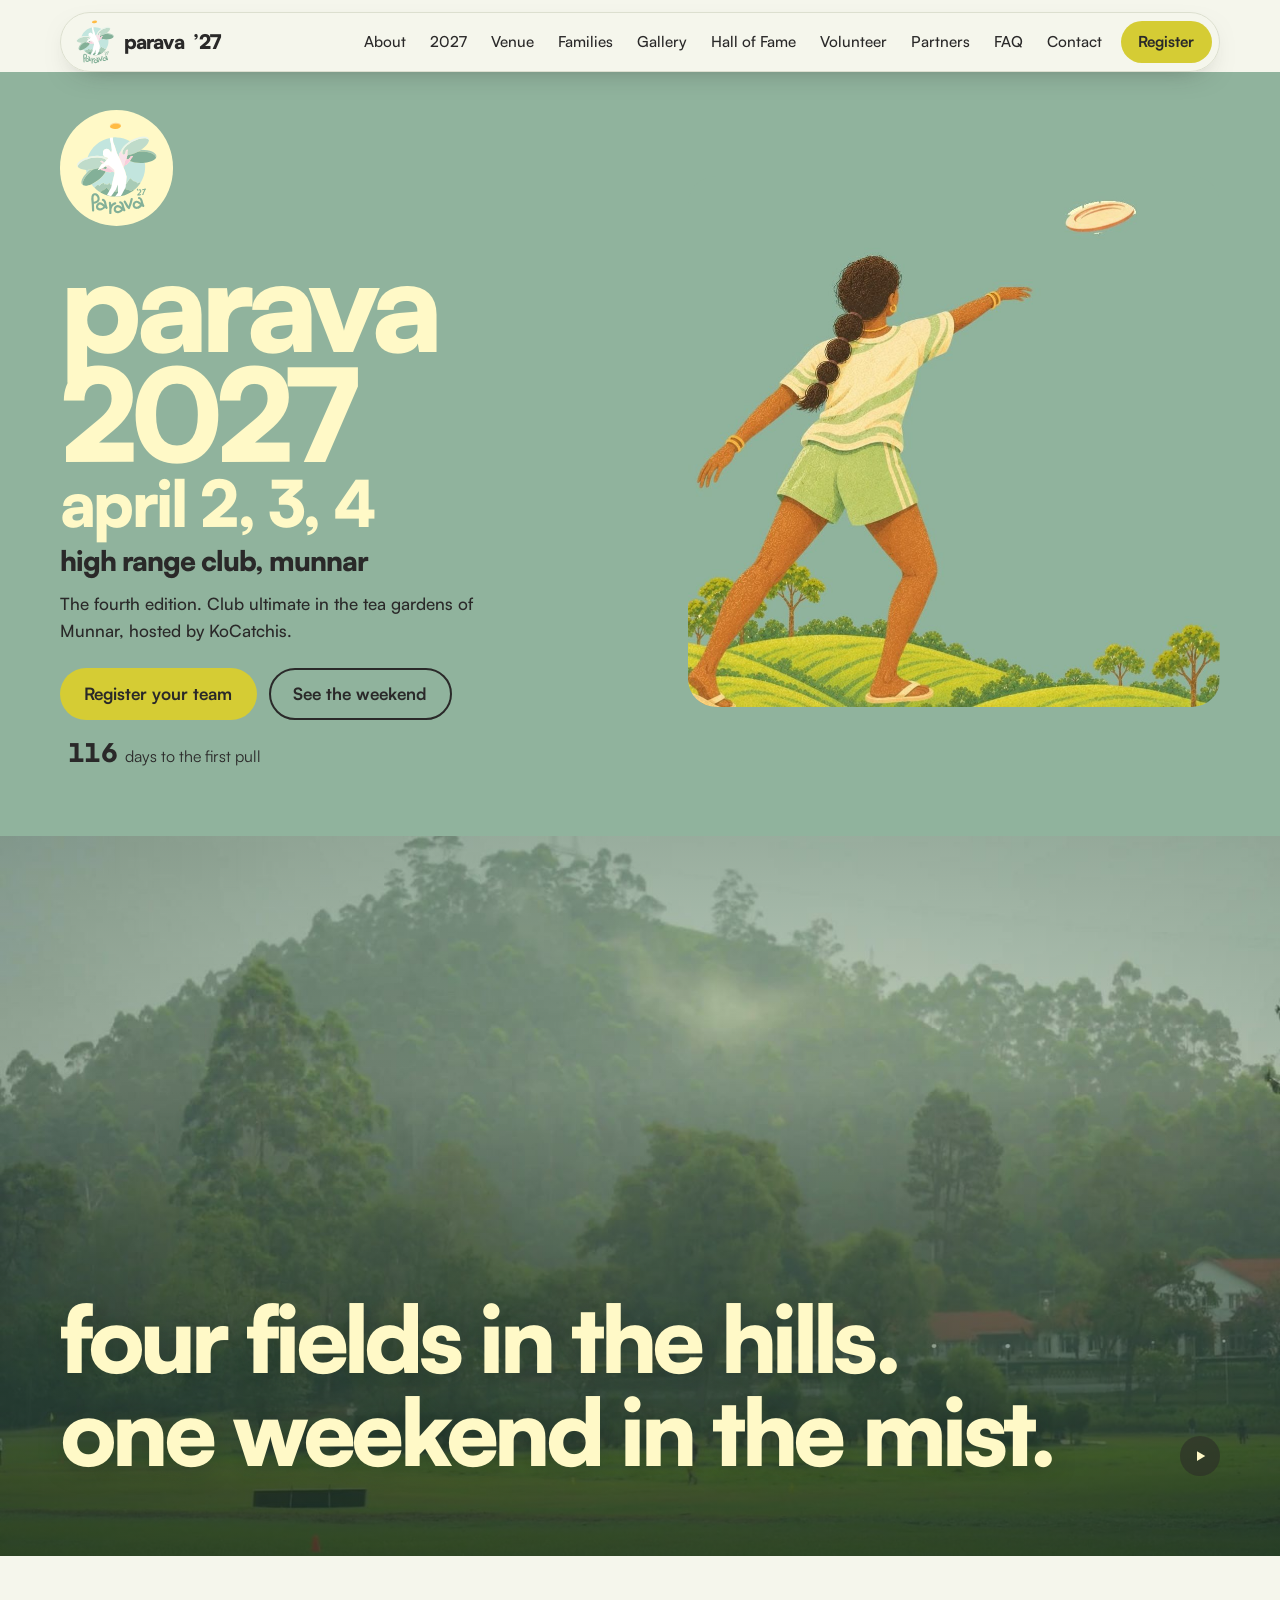
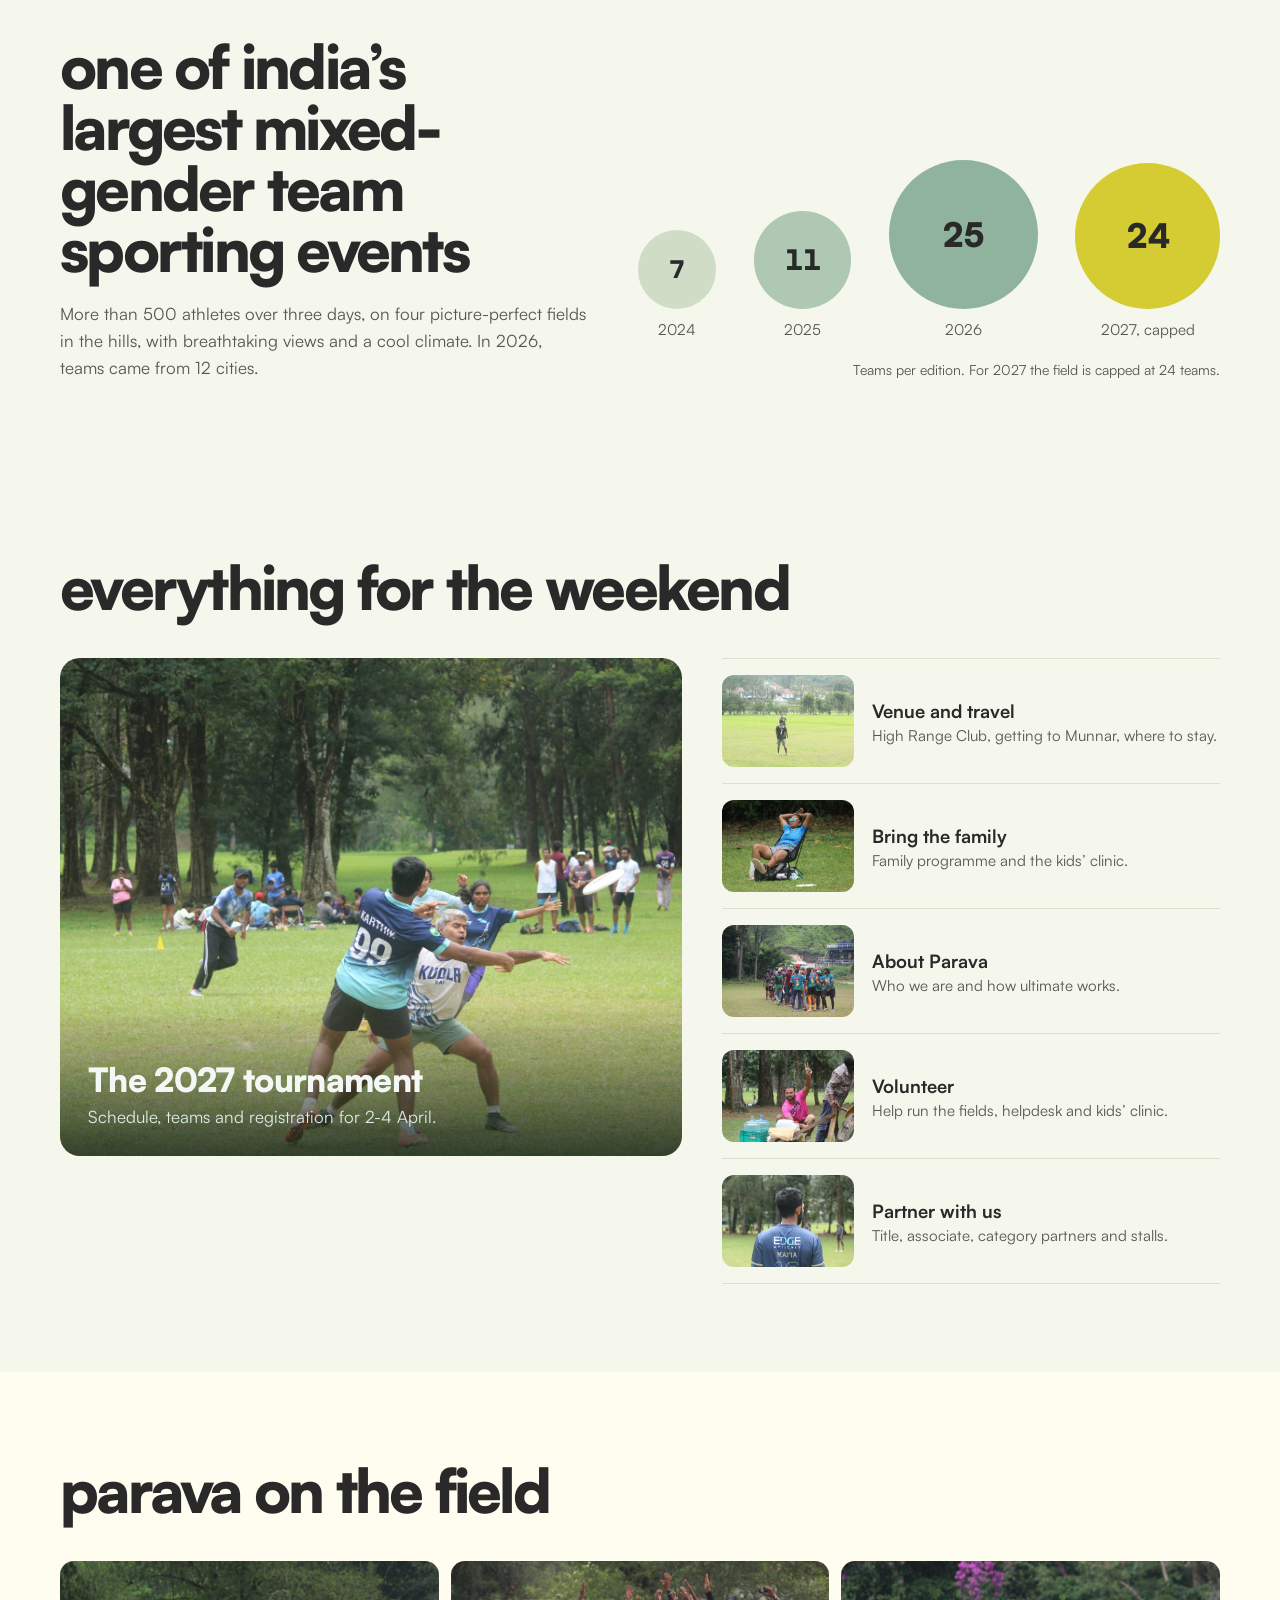
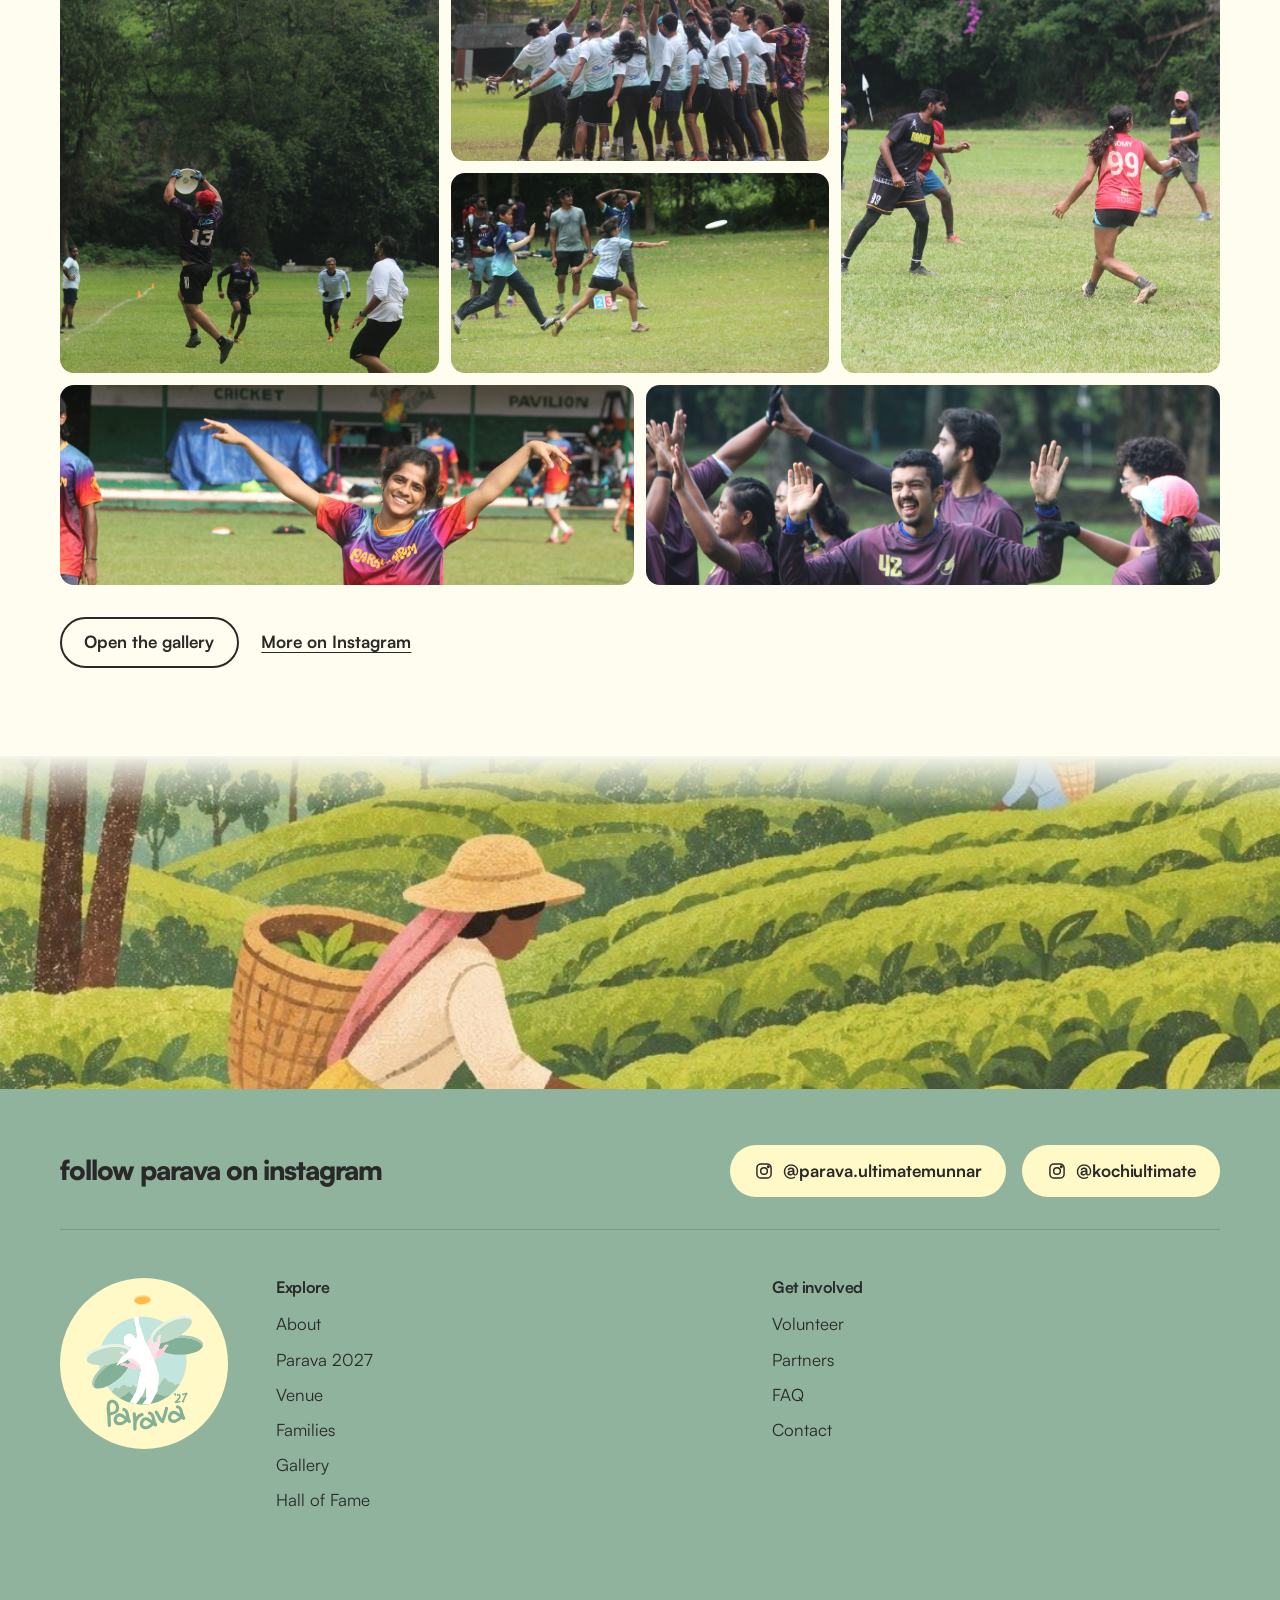
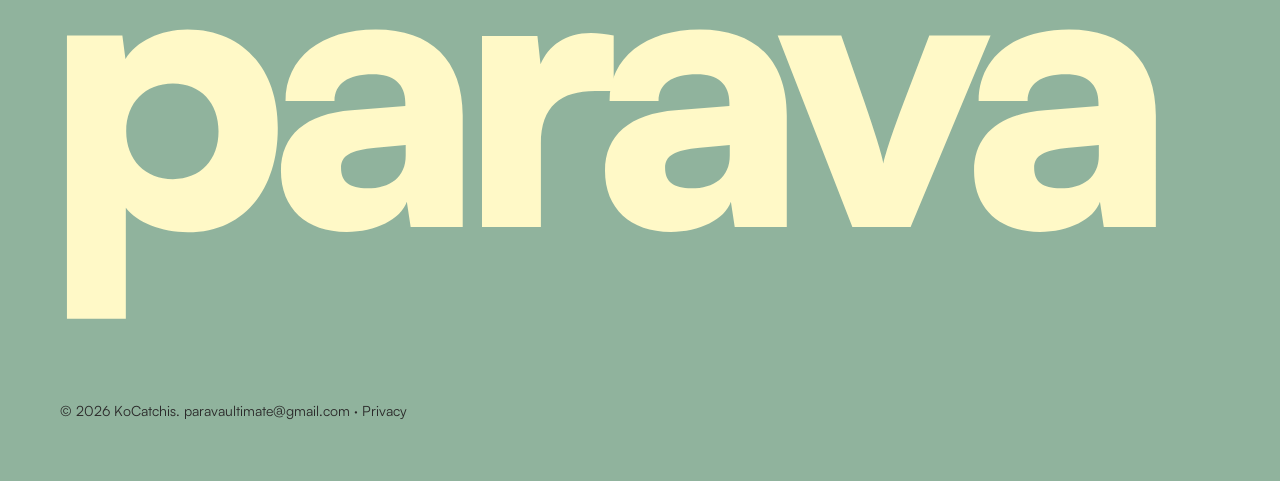
==== commit a07eacef: "Tagline second sentence on one line Co-Authored-By: Claude Opus 5.5 <noreply@anthropic.com>" ====
--- a/index.html
+++ b/index.html
@@ -21,8 +21,8 @@
 <link rel="apple-touch-icon" href="assets/apple-touch-icon.png">
 <link rel="preload" as="image" href="assets/logo-2027.svg" fetchpriority="high">
 <link rel="preload" href="assets/fonts/satoshi-black.woff2" as="font" type="font/woff2" crossorigin>
-<link rel="stylesheet" href="styles.css?v=20261120d">
-<link rel="stylesheet" href="home.css?v=20261120d">
+<link rel="stylesheet" href="styles.css?v=20261120f">
+<link rel="stylesheet" href="home.css?v=20261120f">
 <style>
 /* ---------- intro: disc is thrown past the camera, hyzers across the tea hills, is caught as the logo's own disc, logo reveals, then flies into the hero logo ---------- */
 .intro{position:fixed;inset:0;z-index:100;display:grid;place-items:center;overflow:hidden;cursor:pointer;background:#90B39D;
@@ -88,7 +88,7 @@
 </header>
 <section class="film-band" aria-label="Munnar">
   <div class="hero-photo film"><video class="film-video" muted loop playsinline preload="none" poster="assets/video/munnar-poster.jpg" data-src-wide="assets/video/munnar-1600.mp4" data-src-narrow="assets/video/munnar-960.mp4" aria-label="Video: mist, meadows, players and blossoms at High Range Club, Munnar"></video><div class="wx-layer sunny" aria-hidden="true"><i class="warm"></i><i class="glow"></i><i class="sweep"></i></div><div class="wx-layer misty" aria-hidden="true"><i class="haze"></i><i class="bank"></i><i class="bank"></i></div><div class="wx-layer rainy" aria-hidden="true"><i class="cool"></i><i class="sheet"></i><i class="sheet"></i><i class="drop"></i><i class="drop"></i><i class="drop"></i></div></div>
-  <div class="wrap"><p class="tagline"><span data-throw="left">Four fields in the hills. One weekend in the mist.</span></p></div>
+  <div class="wrap"><p class="tagline"><span data-throw="left">Four fields in the hills. <span class="one-line">One weekend in the mist.</span></span></p></div>
   <button class="vid-toggle film-toggle" type="button" aria-label="Pause the video" hidden><svg viewBox="0 0 24 24" aria-hidden="true"><rect class="i-pause" x="7" y="5" width="3.5" height="14" rx="1"/><rect class="i-pause" x="13.5" y="5" width="3.5" height="14" rx="1"/><path class="i-play" d="M8 5.5v13l11-6.5z"/></svg></button>
 </section>
 <section class="numbers home-numbers grain" aria-labelledby="num-h">
@@ -161,8 +161,8 @@
     <p class="legal">© 2026 KoCatchis. <a href="mailto:paravaultimate@gmail.com">paravaultimate@gmail.com</a> · <a href="privacy.html">Privacy</a></p>
   </div>
 </footer>
-<script src="site.js?v=20261120d"></script>
-<script src="home.js?v=20261120d"></script>
+<script src="site.js?v=20261120f"></script>
+<script src="home.js?v=20261120f"></script>
 <script>
 // Intro: plays once per session. render(t) is a pure function of time, so #intro-t=<ms> freezes a frame for checking
 // (add &video to hold on the logo instead of handing off to the page, used to export the video version).
--- a/home.css
+++ b/home.css
@@ -202,3 +202,6 @@
 .hero-photo.film[data-wx="rainy"] .film-video{filter:saturate(.8) brightness(.82) contrast(1.05)}
 @media (max-width:640px){.film-band{min-height:clamp(380px,70svh,560px)}.film-band .film-toggle{right:1rem}}
 .hero-photo[data-wx]{cursor:auto}
+/* "one weekend in the mist." always on a single line; the type shrinks on narrow screens so it fits */
+.film-band .tagline{max-width:none;font-size:clamp(1.3rem,7.4vw,5.8rem)}
+.film-band .tagline .one-line{display:block;white-space:nowrap}
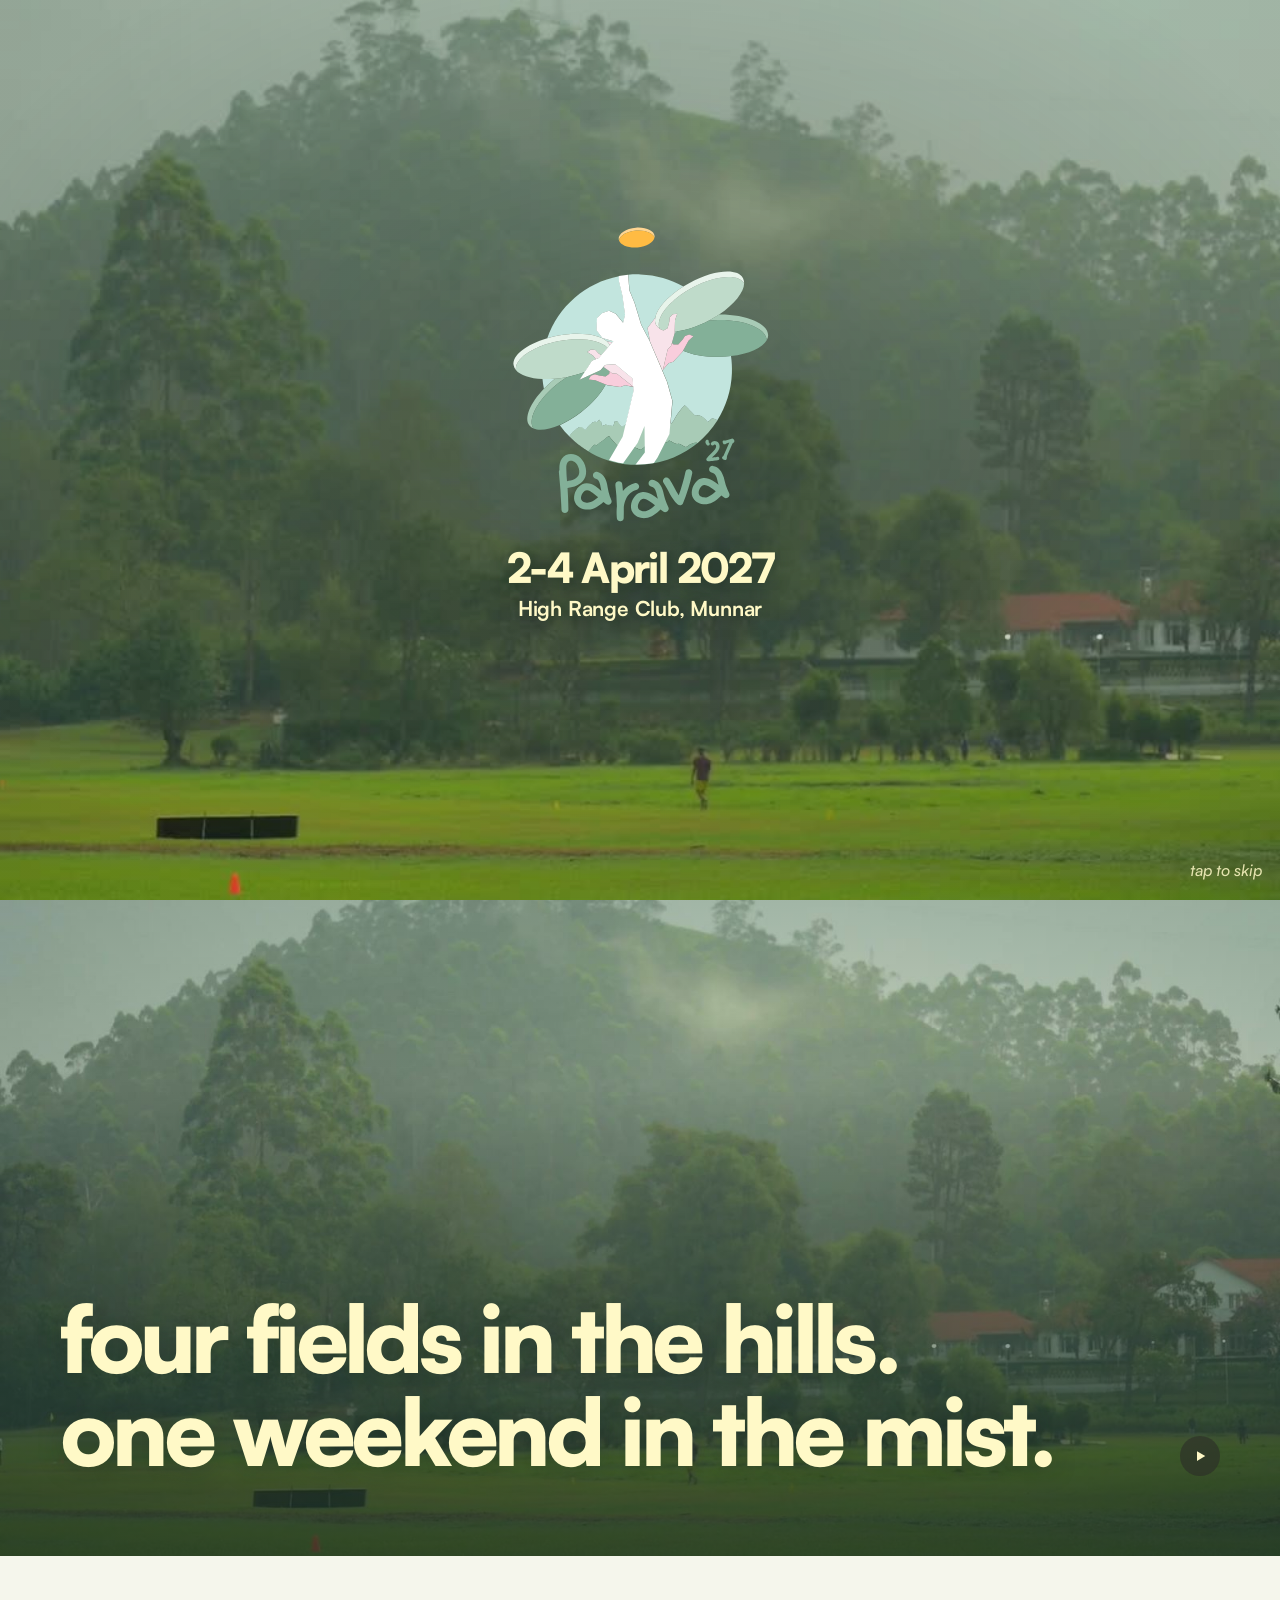
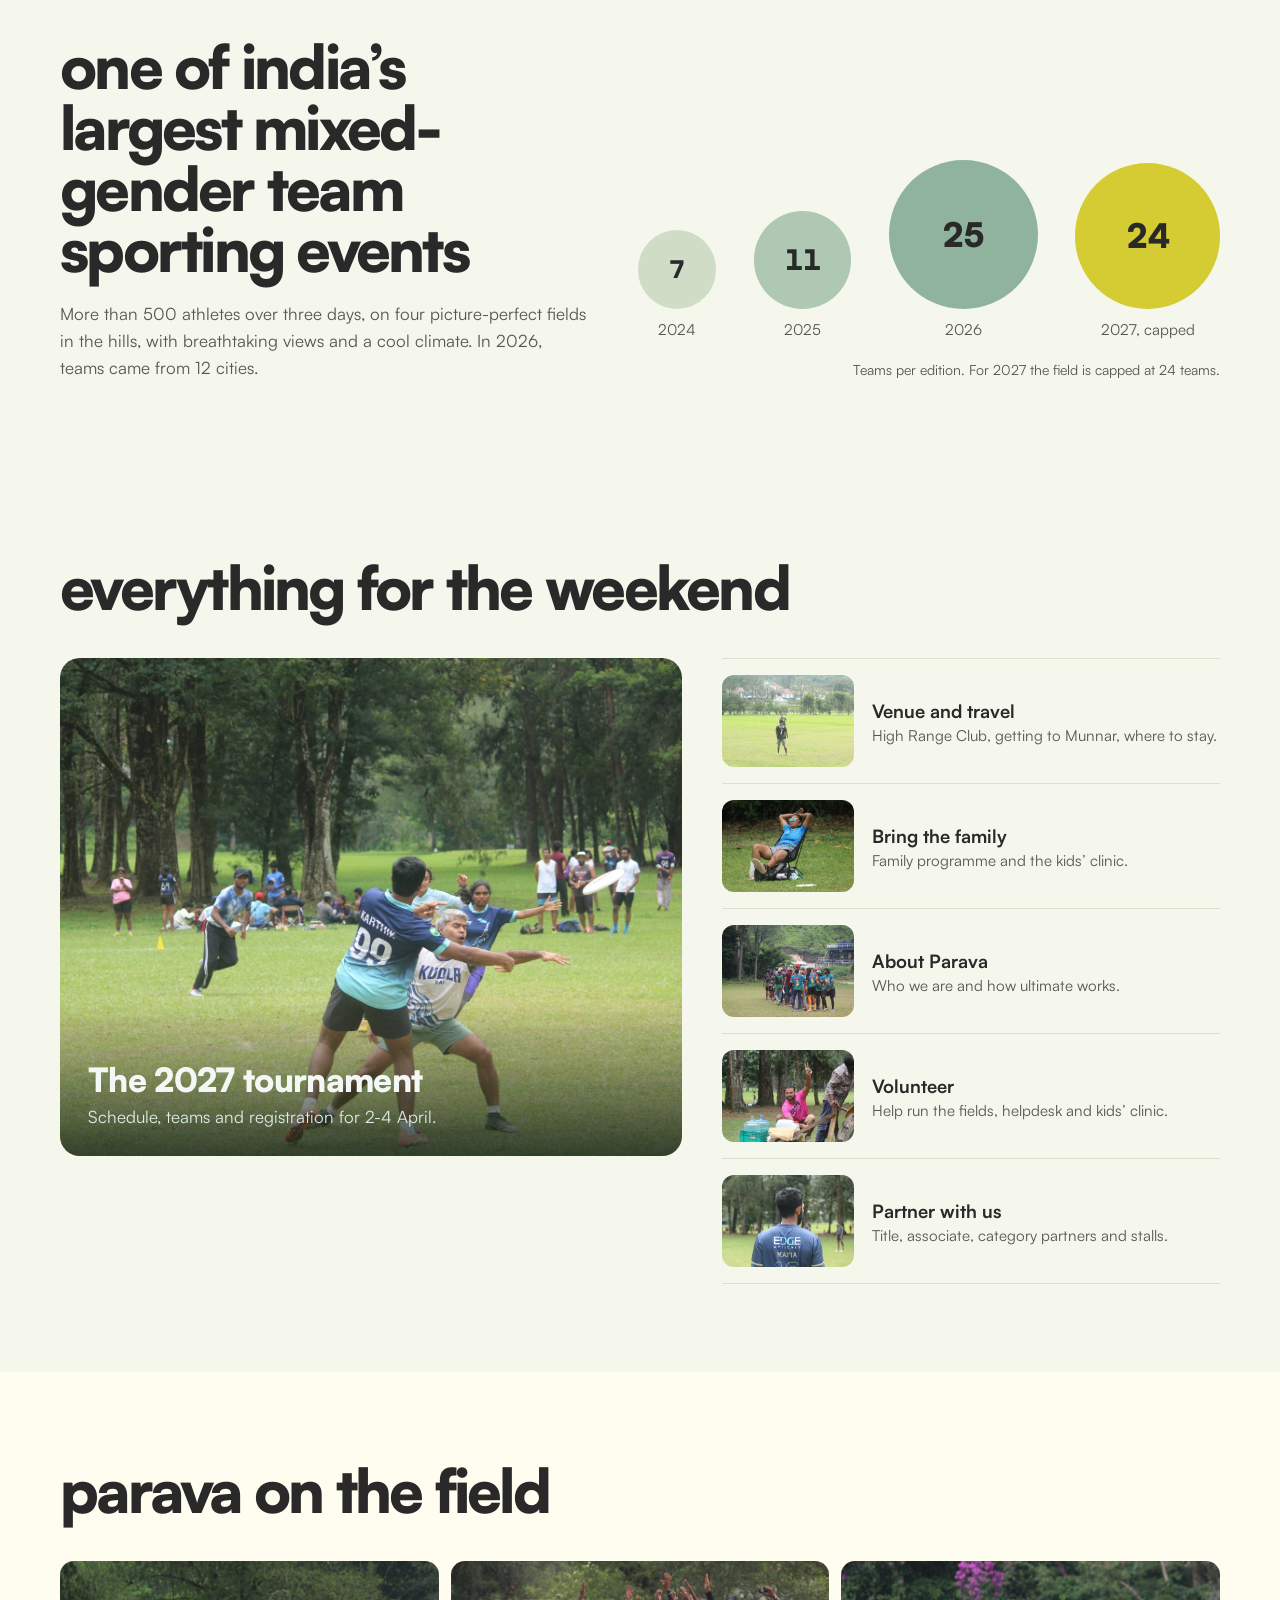
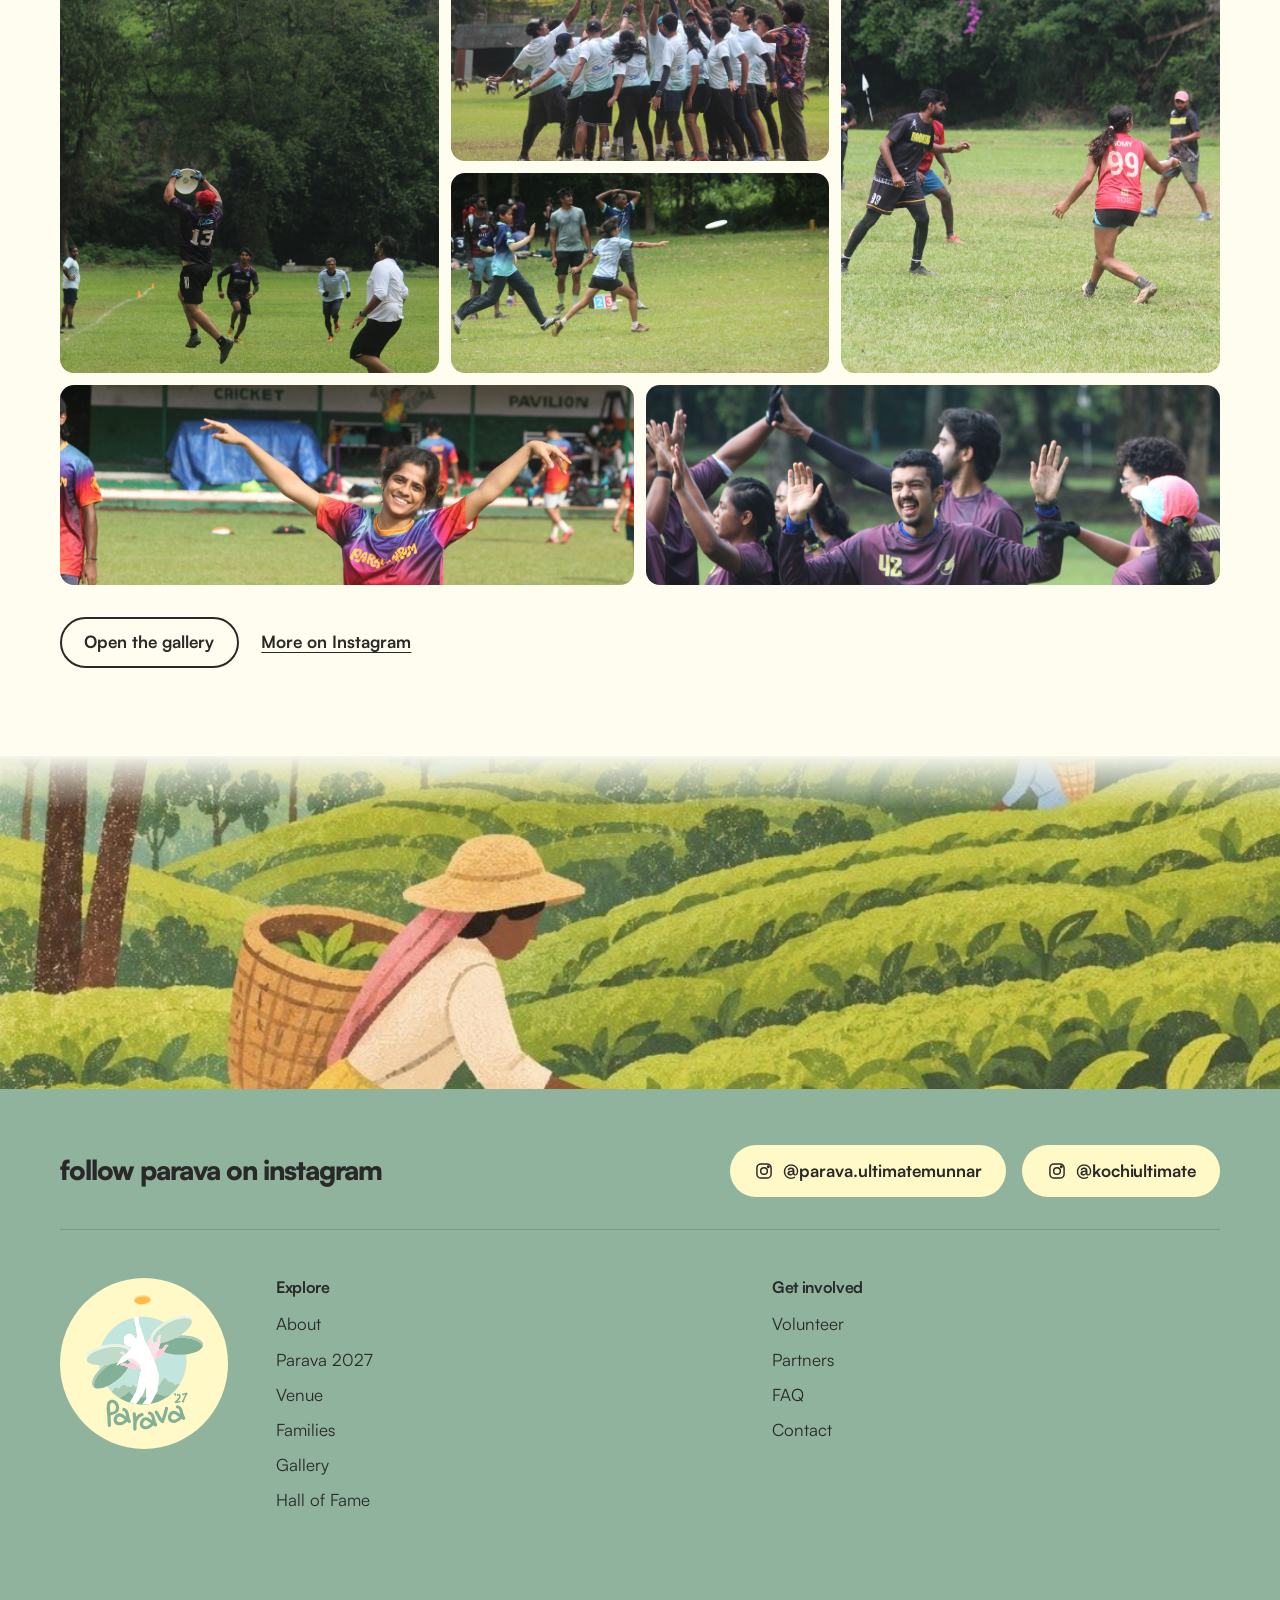
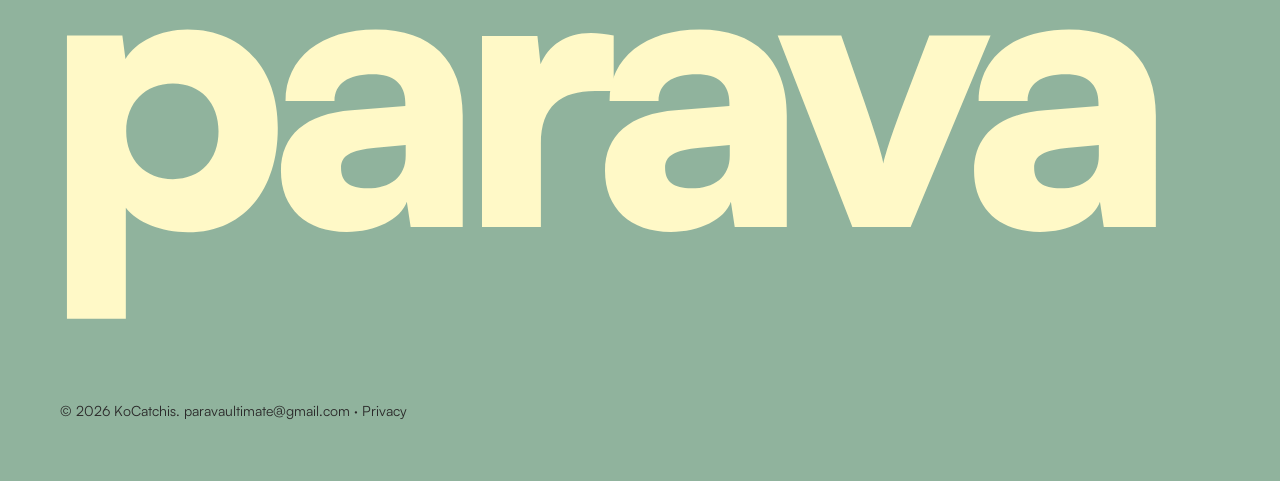
==== commit ce415866: "New video intro with dip to sage Co-Authored-By: Claude Opus 5.5 <noreply@anthropic.com>" ====
--- a/index.html
+++ b/index.html
@@ -21,37 +21,43 @@
 <link rel="apple-touch-icon" href="assets/apple-touch-icon.png">
 <link rel="preload" as="image" href="assets/logo-2027.svg" fetchpriority="high">
 <link rel="preload" href="assets/fonts/satoshi-black.woff2" as="font" type="font/woff2" crossorigin>
-<link rel="stylesheet" href="styles.css?v=20261120f">
-<link rel="stylesheet" href="home.css?v=20261120f">
+<link rel="stylesheet" href="styles.css?v=20261120g">
+<link rel="stylesheet" href="home.css?v=20261120g">
 <style>
-/* ---------- intro: disc is thrown past the camera, hyzers across the tea hills, is caught as the logo's own disc, logo reveals, then flies into the hero logo ---------- */
-.intro{position:fixed;inset:0;z-index:100;display:grid;place-items:center;overflow:hidden;cursor:pointer;background:#90B39D;
-  -webkit-tap-highlight-color:transparent;user-select:none;-webkit-user-select:none}
+/* ---------- intro: Munnar footage, the logo comes into focus out of the mist, then the date and venue;
+   the footage then dips to the hero's sage and the hero builds in piece by piece (home.css + inline script below) ---------- */
+.intro{position:fixed;inset:0;z-index:100;overflow:hidden;cursor:pointer;background:#2E4A3C;
+  -webkit-tap-highlight-color:transparent;user-select:none;-webkit-user-select:none;transition:opacity .45s cubic-bezier(.33,1,.68,1)}
 .intro-skip .intro,.intro.done{display:none}
-.intro.out{opacity:0;visibility:hidden;transition:opacity .35s ease-in,visibility .35s}
-.intro canvas{position:absolute;inset:0;width:100%;height:100%;pointer-events:none}
-.intro canvas.fx{z-index:2}
-.intro-stage{position:relative;z-index:1;display:flex;flex-direction:column;align-items:center;gap:clamp(.5rem,2.2vh,1.2rem);transform:translateY(-5vh)}
-.intro-logo{--lw:min(62vw,300px,34vh);position:relative;width:var(--lw);aspect-ratio:853.3/979.1;transform-origin:0 0;will-change:transform}
-.intro .mark{display:block;width:100%;height:100%;object-fit:contain;-webkit-mask-image:linear-gradient(transparent,transparent);mask-image:linear-gradient(transparent,transparent)}
-.intro-tag{margin:0;text-align:center;line-height:1.25}
-.intro-tag span{display:block;opacity:0}
-.intro-tag .d{font-family:var(--font-h);font-weight:800;font-size:clamp(1.3rem,3.4vh,1.9rem);color:#2A2929;letter-spacing:-.03em;font-weight:900}
-.intro-tag .v{font-family:var(--font-b);font-weight:600;font-size:clamp(.72rem,1.6vh,.9rem);color:#2A2929;letter-spacing:.18em;text-transform:uppercase;margin-top:.25rem}
-.intro-hint{position:absolute;z-index:3;right:max(1.1rem,env(safe-area-inset-right));bottom:max(1rem,env(safe-area-inset-bottom));font-family:var(--font-w);font-size:1.05rem;font-style:italic;font-weight:500;color:#2A2929;opacity:0}
+.intro.out{opacity:0;pointer-events:none}
+.intro-poster,.intro-video{position:absolute;inset:0;width:100%;height:100%;object-fit:cover}
+.intro-dim{position:absolute;inset:0;background:radial-gradient(60% 60% at 50% 46%,rgba(20,36,28,.38),rgba(20,36,28,.12));opacity:0}
+.intro-stage{position:absolute;inset:0;display:flex;flex-direction:column;align-items:center;justify-content:center;gap:clamp(.6rem,2.4vh,1.3rem);transform:translateY(-3vh)}
+.intro-mark{width:min(46vw,260px,30vh);height:auto;opacity:0;filter:blur(14px)}
+.intro-tag{margin:0;text-align:center;line-height:1.15;color:#FFF9C7;text-shadow:0 2px 18px rgba(20,36,28,.55)}
+.intro-tag span{display:block;opacity:0;transform:translateY(10px)}
+.intro-tag .d{font-family:var(--font-h);font-weight:900;font-size:clamp(1.6rem,4.6vh,2.6rem);letter-spacing:-.04em}
+.intro-tag .v{font-family:var(--font-b);font-weight:700;font-size:clamp(.95rem,2.3vh,1.3rem);letter-spacing:-.01em;margin-top:.3rem}
+.intro-hint{position:absolute;right:max(1.1rem,env(safe-area-inset-right));bottom:max(1rem,env(safe-area-inset-bottom));font-family:var(--font-b);font-style:italic;font-weight:500;font-size:1rem;color:#FFF9C7;opacity:0;transition:opacity .6s}
+.intro.run .intro-dim{animation:intro-fade 1.5s .3s cubic-bezier(.33,1,.68,1) both}
+.intro.run .intro-mark{animation:intro-focus 1.9s .5s cubic-bezier(.65,0,.35,1) both}
+.intro.run .intro-tag .d{animation:intro-rise .5s 2.5s cubic-bezier(.33,1,.68,1) both}
+.intro.run .intro-tag .v{animation:intro-rise .5s 2.95s cubic-bezier(.33,1,.68,1) both}
+.intro.run .intro-hint{opacity:.85;transition-delay:1s}
+@keyframes intro-fade{to{opacity:1}}
+@keyframes intro-focus{from{opacity:0;filter:blur(14px)}to{opacity:1;filter:blur(0)}}
+@keyframes intro-rise{to{opacity:1;transform:none}}
 @media (prefers-reduced-motion:reduce){.intro{display:none}}
 </style>
 </head>
 <body>
 <a class="skip" href="#main">Skip to content</a>
-<script>try{if(sessionStorage.getItem("parava-intro"))document.documentElement.classList.add("intro-skip")}catch(e){}</script>
+<script>(function(){var r=document.documentElement,seen=false;try{seen=!!sessionStorage.getItem("parava-intro")}catch(e){}if(seen)r.classList.add("intro-skip");else if(!matchMedia("(prefers-reduced-motion: reduce)").matches)r.classList.add("intro-playing");})()</script>
 <div class="intro" aria-hidden="true" title="Tap to skip">
-  <canvas class="bg"></canvas>
-  <div class="intro-stage">
-    <div class="intro-logo"><img class="mark" src="assets/logo-2027.svg" alt="" fetchpriority="high"></div>
-    <p class="intro-tag"><span class="d">2-4 April 2027</span><span class="v">High Range Club · Munnar</span></p>
-  </div>
-  <canvas class="fx"></canvas>
+  <img class="intro-poster" src="assets/video/intro.jpg" alt="" fetchpriority="high">
+  <video class="intro-video" muted playsinline preload="auto" src="assets/video/intro.mp4"></video>
+  <div class="intro-dim"></div>
+  <div class="intro-stage"><img class="intro-mark" src="assets/logo-2027.svg" alt=""><p class="intro-tag"><span class="d">2-4 April 2027</span><span class="v">High Range Club, Munnar</span></p></div>
   <span class="intro-hint">tap to skip</span>
 </div>
 <svg width="0" height="0" style="position:absolute" aria-hidden="true"><defs>
@@ -161,159 +167,27 @@
     <p class="legal">© 2026 KoCatchis. <a href="mailto:paravaultimate@gmail.com">paravaultimate@gmail.com</a> · <a href="privacy.html">Privacy</a></p>
   </div>
 </footer>
-<script src="site.js?v=20261120f"></script>
-<script src="home.js?v=20261120f"></script>
+<script src="site.js?v=20261120g"></script>
+<script src="home.js?v=20261120g"></script>
 <script>
-// Intro: plays once per session. render(t) is a pure function of time, so #intro-t=<ms> freezes a frame for checking
-// (add &video to hold on the logo instead of handing off to the page, used to export the video version).
+// Intro: once per visit (session). Footage plays, the logo comes into focus, then the date and venue (CSS, .run).
+// At 3.9 s the footage dips to sage and the hero builds in (html.hero-in). Tap or any key skips; reduced motion never shows it.
+// It starts on the still frame if the clip is slow, so nobody waits for the video.
 document.querySelectorAll(".intro").forEach(intro=>{
-  const FLY=1250, CATCH=FLY, REVEAL=650, HAND=2500, HANDDUR=700, END=HAND+HANDDUR;
-  const root=document.documentElement;
-  const bg=intro.querySelector("canvas.bg"), fx=intro.querySelector("canvas.fx"), b=bg.getContext("2d"), c=fx.getContext("2d");
-  const logo=intro.querySelector(".intro-logo"), mark=intro.querySelector(".mark");
-  const tags=intro.querySelectorAll(".intro-tag span"), hint=intro.querySelector(".intro-hint");
-  const hero=document.querySelector(".hero .logo"), heroImg=hero&&hero.querySelector("img");
-  const freeze=/intro-t=(\d+)/.exec(location.hash), video=/video/.test(location.hash);
-  let W,H,S,raf,start,ended=false,base,target;
-  if(video){logo.style.setProperty("--lw","min(62vw,44vh)");hint.hidden=true;}  // video export: bigger logo, no hint
-  const end=()=>{if(ended)return;ended=true;cancelAnimationFrame(raf);intro.classList.add("done");
-    if(hero)hero.style.opacity="";removeEventListener("resize",size);try{sessionStorage.setItem("parava-intro","1")}catch(e){}};
-  if(!freeze&&(root.classList.contains("intro-skip")||matchMedia("(prefers-reduced-motion: reduce)").matches)){end();return;}
-  if(freeze)root.classList.remove("intro-skip");
-  // skip: click/tap anywhere or any key; fades out quickly instead of cutting
-  const skip=()=>{if(ended)return;cancelAnimationFrame(raf);intro.classList.add("out");if(hero)hero.style.opacity="";setTimeout(end,350);};
-  intro.addEventListener("click",skip);addEventListener("keydown",skip,{once:true});
-  // geometry: the logo art box now, and where the hero logo sits (both use the same tightly cropped logo-2027.svg)
-  function size(){
-    const d=Math.min(devicePixelRatio||1,2);W=innerWidth;H=innerHeight;S=Math.min(W,H);
-    for(const cv of [bg,fx]){cv.width=W*d;cv.height=H*d;cv.getContext("2d").setTransform(d,0,0,d,0,0);}
-    const tr=logo.style.transform;logo.style.transform="none";const r=logo.getBoundingClientRect();logo.style.transform=tr;
-    base={x:r.left,y:r.top,w:r.width,h:r.height};
-    target=null;
-    if(heroImg){const h=heroImg.getBoundingClientRect();
-      if(h.width>0&&h.bottom>0&&h.top<H)target={x:h.left,y:h.top,w:h.width};}
-  }
-  size();addEventListener("resize",size);
-  // easing helpers
-  const cl=v=>v<0?0:v>1?1:v, seg=(t,a,d)=>cl((t-a)/d);
-  const oCub=x=>1-Math.pow(1-x,3), ioCub=x=>x<.5?4*x*x*x:1-Math.pow(-2*x+2,3)/2, oBack=x=>1+2.2*Math.pow(x-1,3)+1.2*Math.pow(x-1,2);
-  // the disc lands exactly on the logo's own disc (centre 48.8%/4.7% of the art, 13.6% of its width, ellipse 0.5)
-  const disc0=()=>({x:base.x+base.w*.4876,y:base.y+base.h*.0469,r:base.w*.0682});
-  // flight: cubic Bezier thrown from behind the camera (bottom-left), hyzers out right and hooks back into the catch
-  function path(u){const T=disc0(),P=[[-.14*W,.98*H],[.28*W,.06*H],[1.12*W,-.02*H],[T.x,T.y]],m=1-u;
-    return[m*m*m*P[0][0]+3*m*m*u*P[1][0]+3*m*u*u*P[2][0]+u*u*u*P[3][0], m*m*m*P[0][1]+3*m*m*u*P[1][1]+3*m*u*u*P[2][1]+u*u*u*P[3][1]];}
-  const prog=s=>.75*(1-(1-s)*(1-s))+.25*s;           // fast throw, glides, still has pace at the catch
-  const scaleAt=u=>1+3.1*Math.pow(1-u,1.6);           // close to the camera at release, far (logo size) at the catch
-  // seeded randoms so every frame is reproducible
-  let seed=11;const rnd=()=>(seed=(seed*16807)%2147483647)/2147483647;
-  const COLS=["#F2AE45","#F6C878","#F4F8F5","#E9A6BA"];
-  const sparks=Array.from({length:22},()=>{const a=rnd()*Math.PI*2,v=.5+rnd()*.9;return{vx:Math.cos(a)*v,vy:Math.sin(a)*v*.75-.25,c:COLS[rnd()*4|0],w:1.4+rnd()*1.8};});
-  const leaves=Array.from({length:9},()=>{const a=-Math.PI*(.15+rnd()*.7),v=.25+rnd()*.35;return{vx:Math.cos(a)*v,vy:Math.sin(a)*v,r:rnd()*6,sp:(rnd()-.5)*9,c:rnd()<.5?"#76A040":"#C9D35E",s:.6+rnd()*.6};});
-  // Munnar tea hills: four layers, back (hazy) to front (tea rows)
-  const HILLS=[{y:.70,a:.045,f:[1.3,2.9,5.1],p:[.4,1.9,.3],col:"#C9D35E"},{y:.76,a:.04,f:[1.7,3.6,6.3],p:[2.2,.6,1.4],col:"#AFC651"},
-    {y:.83,a:.035,f:[1.1,2.4,4.7],p:[1.1,2.7,.9],col:"#93B348"},{y:.90,a:.03,f:[.9,2.1,3.9],p:[3.1,.2,2.4],col:"#76A040",rows:1}];
-  const hy=(L,x)=>H*L.y-S*L.a*(Math.sin(x*L.f[0]+L.p[0])+.55*Math.sin(x*L.f[1]+L.p[1])+.25*Math.sin(x*L.f[2]+L.p[2]));
-  function drawBg(t){
-    b.clearRect(0,0,W,H);
-    const g=b.createLinearGradient(0,0,0,H);g.addColorStop(0,"#F5F6EC");g.addColorStop(.62,"#BCD0B4");g.addColorStop(1,"#90B39D");
-    b.fillStyle=g;b.fillRect(0,0,W,H);
-    // warm sunrise glow behind the logo, swells at the catch
-    const cx=base.x+base.w/2,cy=base.y+base.h*.45,gl=.06+.12*Math.exp(-Math.pow((t-CATCH-250)/450,2));
-    const rg=b.createRadialGradient(cx,cy,0,cx,cy,S*.75);rg.addColorStop(0,`rgba(246,214,150,${gl})`);rg.addColorStop(1,"rgba(246,214,150,0)");
-    b.fillStyle=rg;b.fillRect(0,0,W,H);
-    const sink=video?0:Math.pow(seg(t,HAND,HANDDUR),2)*H*.4;
-    HILLS.forEach((L,i)=>{
-      const off=(1-oCub(seg(t,i*80,750)))*H*.35+sink*(1+i*.15), drift=t*.00004*(i+1);
-      b.save();b.translate(0,off);b.beginPath();b.moveTo(0,H);
-      for(let x=0;x<=W+8;x+=8)b.lineTo(x,hy(L,x/W*3+drift));
-      b.lineTo(W,H);b.closePath();b.fillStyle=L.col;b.fill();
-      if(L.rows){b.clip();b.strokeStyle="rgba(42,41,41,.12)";b.lineWidth=1.4;
-        for(let k=1;k<14;k++){b.beginPath();for(let x=0;x<=W+8;x+=12){const y=hy(L,x/W*3+drift)+k*S*.014*(1+k*.08)+Math.sin(x/W*9+k)*3;x?b.lineTo(x,y):b.moveTo(x,y);}b.stroke();}}
-      b.restore();
-      if(i<3){const my=H*L.y+off+S*.02,mg=b.createLinearGradient(0,my-S*.05,0,my+S*.05);   // mist band between layers
-        mg.addColorStop(0,"rgba(220,237,227,0)");mg.addColorStop(.5,"rgba(220,237,227,.07)");mg.addColorStop(1,"rgba(220,237,227,0)");b.fillStyle=mg;b.fillRect(0,my-S*.05,W,S*.1);}
-    });
-  }
-  function drawDisc(x,y,r,ratio,bank,spin,alpha){
-    c.save();c.globalAlpha=alpha;c.translate(x,y);c.rotate(bank);
-    c.fillStyle="#B9772A";c.beginPath();c.ellipse(0,r*ratio*.22,r,r*ratio,0,0,7);c.fill();            // rim / underside
-    const g=c.createLinearGradient(0,-r*ratio,0,r*ratio);g.addColorStop(0,"#FFD58A");g.addColorStop(.55,"#F2AE45");g.addColorStop(1,"#E39A2B");
-    c.fillStyle=g;c.beginPath();c.ellipse(0,0,r,r*ratio,0,0,7);c.fill();
-    c.lineWidth=Math.max(1,r*.06);c.strokeStyle="rgba(255,255,255,.28)";c.beginPath();c.ellipse(0,0,r*.72,r*ratio*.72,0,0,7);c.stroke();
-    c.lineCap="round";c.strokeStyle="rgba(255,250,235,.85)";c.lineWidth=Math.max(1,r*.09);
-    c.beginPath();c.ellipse(0,0,r*.86,r*ratio*.86,0,spin,spin+1.1);c.stroke();                        // spinning gleam
-    c.strokeStyle="rgba(31,74,58,.55)";c.lineWidth=Math.max(1,r*.07);
-    c.beginPath();c.ellipse(0,0,r*.42,r*ratio*.42,0,spin+2.6,spin+4.1);c.stroke();                    // stamp, sells the spin
-    c.restore();
-  }
-  function drawFx(t){
-    c.clearRect(0,0,W,H);
-    const T=disc0(),s=cl(t/FLY),u=prog(s);
-    // ribbon trail: samples behind the disc, widening toward it; after the catch it retracts into the disc
-    const head=u, tailLen=.38*(1-oCub(seg(t,CATCH,380))), tail=Math.max(0,head-tailLen);
-    if(head-tail>.002&&t<CATCH+420){
-      const N=40,pts=[];for(let i=0;i<=N;i++){const v=tail+(head-tail)*i/N;pts.push([...path(v),v]);}
-      c.lineCap="round";
-      for(let pass=0;pass<2;pass++)for(let i=0;i<N;i++){
-        const k=(i+1)/N,v=pts[i+1][2],w=T.r*scaleAt(v)*(pass?.18:.95)*(.08+.92*k);
-        c.strokeStyle=pass?`rgba(255,246,225,${(k*k*.9).toFixed(3)})`:`rgba(242,174,69,${(k*k*.5).toFixed(3)})`;
-        c.lineWidth=w;c.beginPath();c.moveTo(pts[i][0],pts[i][1]);c.lineTo(pts[i+1][0],pts[i+1][1]);c.stroke();}
-    }
-    const dt=t-CATCH, bounce=dt>0?1+.2*Math.exp(-dt/110)*Math.cos(dt/38):1;
-    if(dt>0){
-      // catch: flash, two elliptical shockwaves, sparks and a few tea leaves
-      const fl=Math.exp(-dt/140),rg=c.createRadialGradient(T.x,T.y,0,T.x,T.y,T.r*9);
-      rg.addColorStop(0,`rgba(255,240,210,${.7*fl})`);rg.addColorStop(1,"rgba(255,240,210,0)");c.fillStyle=rg;c.fillRect(T.x-T.r*9,T.y-T.r*9,T.r*18,T.r*18);
-      [[0,"242,174,69",7],[90,"220,237,227",10]].forEach(([d,col,m])=>{const k=seg(dt,d,600);if(k<=0||k>=1)return;
-        const R=T.r*(1.1+m*oCub(k));c.strokeStyle=`rgba(${col},${(1-k)*.85})`;c.lineWidth=Math.max(1,T.r*.22*(1-k));
-        c.beginPath();c.ellipse(T.x,T.y,R,R*.5,0,0,7);c.stroke();});
-      const ss=dt/1000;
-      if(ss<.9){const d=(1-Math.exp(-3.2*ss))/3.2,fade=1-Math.pow(ss/.9,1.4),d0=(1-Math.exp(-3.2*Math.max(0,ss-.06)))/3.2;
-        c.lineCap="round";for(const p of sparks){c.globalAlpha=fade;c.strokeStyle=p.c;c.lineWidth=p.w;
-          c.beginPath();c.moveTo(T.x+p.vx*S*.32*d0,T.y+p.vy*S*.32*d0+S*.12*Math.pow(Math.max(0,ss-.06),2));
-          c.lineTo(T.x+p.vx*S*.32*d,T.y+p.vy*S*.32*d+S*.12*ss*ss);c.stroke();}c.globalAlpha=1;}
-      if(ss<1.6){const fade=1-Math.pow(ss/1.6,2);for(const l of leaves){const d=.06+(1-Math.exp(-2.2*ss))/2.2;
-        const x=T.x+l.vx*S*.5*d+Math.sin(ss*4+l.r)*S*.01,y=T.y+l.vy*S*.5*d+S*.09*ss*ss;
-        c.save();c.globalAlpha=fade*.9;c.translate(x,y);c.rotate(l.r+l.sp*ss);c.fillStyle=l.c;
-        c.beginPath();c.ellipse(0,0,S*.012*l.s,S*.005*l.s,0,0,7);c.fill();c.restore();}}
-    }
-    // disc: motion-blur ghosts while fast, banked into the curve, flattening as it flies away from the camera
-    const discA=1-seg(t,CATCH+450,250);
-    if(discA>0){
-      const st=(v)=>{const[x,y]=path(v),[x2,y2]=path(Math.min(1,v+.01)),bank=Math.atan2(y2-y,x2-x)*.22*Math.pow(1-v,.7);
-        return{x,y,r:T.r*scaleAt(v),ratio:.5+.12*Math.pow(1-v,1.3)+.025*Math.sin(v*14)*(1-v),bank};};
-      if(t<CATCH)for(let k=4;k>=1;k--){const v=Math.max(0,u-k*.011*(1-u*.8)),q=st(v);drawDisc(q.x,q.y,q.r,q.ratio,q.bank,t*.05-k*.35,.13*(5-k)/4);}
-      const q=st(u);
-      c.save();c.shadowColor="rgba(242,174,69,.75)";c.shadowBlur=T.r*(1.2+scaleAt(u));
-      drawDisc(q.x,q.y,q.r*bounce,q.ratio,q.bank,t*.05,discA);c.restore();
-    }
-  }
-  function render(t){
-    drawBg(t);drawFx(t);
-    const T=disc0();
-    // logo: circular mask grows out of the caught disc, with a little settle
-    const k=seg(t,CATCH,REVEAL),R=Math.hypot(base.w,base.h)*1.05*oCub(k);
-    const mk=k>=1?"none":`radial-gradient(circle at ${(T.x-base.x).toFixed(1)}px ${(T.y-base.y).toFixed(1)}px,#000 ${Math.max(0,R-base.w*.14).toFixed(1)}px,transparent ${R.toFixed(1)}px)`;
-    mark.style.webkitMaskImage=mk;mark.style.maskImage=mk;
-    const pop=k>0?.9+.1*oBack(k):.9;
-    const h=video?0:ioCub(seg(t,HAND,HANDDUR));
-    // hand-off: the logo flies into the hero logo while the scene drops away (falls back to scale + fade if the hero logo isn't on screen)
-    let tf=`translate(${base.w*(1-pop)/2}px,${base.h*(1-pop)*.04}px) scale(${pop})`;
-    if(h>0){if(target){const sc=target.w/base.w;tf=`translate(${(target.x-base.x)*h}px,${(target.y-base.y)*h}px) scale(${1+(sc-1)*h})`;}
-      else tf=`translate(${base.w*-.1*h}px,${base.h*-.1*h}px) scale(${1+.2*h})`;}
-    logo.style.transform=tf;
-    logo.style.opacity=target?1:1-h;
-    tags.forEach((el,i)=>{const a=oCub(seg(t,CATCH+480+i*140,420)),o=1-seg(t,HAND,220);el.style.opacity=a*(video?1:o);el.style.transform=`translateY(${(1-a)*14}px)`;});
-    hint.style.opacity=.5*seg(t,450,400)*(1-seg(t,CATCH+700,300));
-    const fade=video?0:seg(t,HAND+80,HANDDUR-120);
-    bg.style.opacity=1-fade;intro.style.backgroundColor=`rgba(31,74,58,${0})`;
-    if(hero)hero.style.opacity=h>=.82?(h-.82)/.18:0;   // hero logo takes over in the last few frames
-  }
-  if(freeze){window.__parIntro=t=>render(t);render(+freeze[1]);return;}
-  const loop=now=>{start??=now;const t=now-start;render(t);if(t<END)raf=requestAnimationFrame(loop);else end();};
-  raf=requestAnimationFrame(loop);
-  // safety net: never leave the overlay up if animation frames stall (background tab, power saving)
-  setTimeout(()=>{if(!ended){intro.classList.add("out");if(hero)hero.style.opacity="";setTimeout(end,350);}},END+1500);
+  const root=document.documentElement, video=intro.querySelector(".intro-video");
+  let ended=false, timers=[];
+  const reveal=()=>{root.classList.add("hero-in");root.classList.remove("intro-playing");};
+  const end=()=>{if(ended)return;ended=true;timers.forEach(clearTimeout);intro.classList.add("done");try{video.pause()}catch(e){}
+    try{sessionStorage.setItem("parava-intro","1")}catch(e){}};
+  if(root.classList.contains("intro-skip")||matchMedia("(prefers-reduced-motion: reduce)").matches){reveal();end();return;}
+  const out=()=>{if(ended||intro.classList.contains("out"))return;intro.classList.add("out");timers.push(setTimeout(reveal,420),setTimeout(end,1600));};
+  intro.addEventListener("click",out);addEventListener("keydown",out,{once:true});
+  let started=false;
+  const go=()=>{if(started)return;started=true;intro.classList.add("run");timers.push(setTimeout(out,3900));};
+  video.addEventListener("playing",go,{once:true});
+  const p=video.play(); if(p&&p.catch)p.catch(()=>{});
+  timers.push(setTimeout(go,900));        // slow clip: run on the still frame instead of waiting
+  timers.push(setTimeout(()=>{if(!ended){out();}},9000));   // safety net
 });
 </script>
 </body>
--- a/home.css
+++ b/home.css
@@ -205,3 +205,12 @@
 /* "one weekend in the mist." always on a single line; the type shrinks on narrow screens so it fits */
 .film-band .tagline{max-width:none;font-size:clamp(1.3rem,7.4vw,5.8rem)}
 .film-band .tagline .one-line{display:block;white-space:nowrap}
+
+/* ---------- after the intro: the hero builds in piece by piece (index.html intro script sets the classes) ---------- */
+.intro-playing .home-hero .hero-copy > *,.intro-playing .home-hero .hero-art{opacity:0;transform:translateY(14px)}
+.hero-in .home-hero .hero-copy > *,.hero-in .home-hero .hero-art{transition:opacity .55s cubic-bezier(.33,1,.68,1),transform .55s cubic-bezier(.33,1,.68,1)}
+.hero-in .home-hero .hero-copy > :nth-child(1){transition-delay:0s}
+.hero-in .home-hero .hero-copy > :nth-child(2){transition-delay:.15s}
+.hero-in .home-hero .hero-art{transition-delay:.15s}
+.hero-in .home-hero .hero-copy > :nth-child(3){transition-delay:.3s}
+.hero-in .home-hero .hero-copy > :nth-child(n+4){transition-delay:.4s}
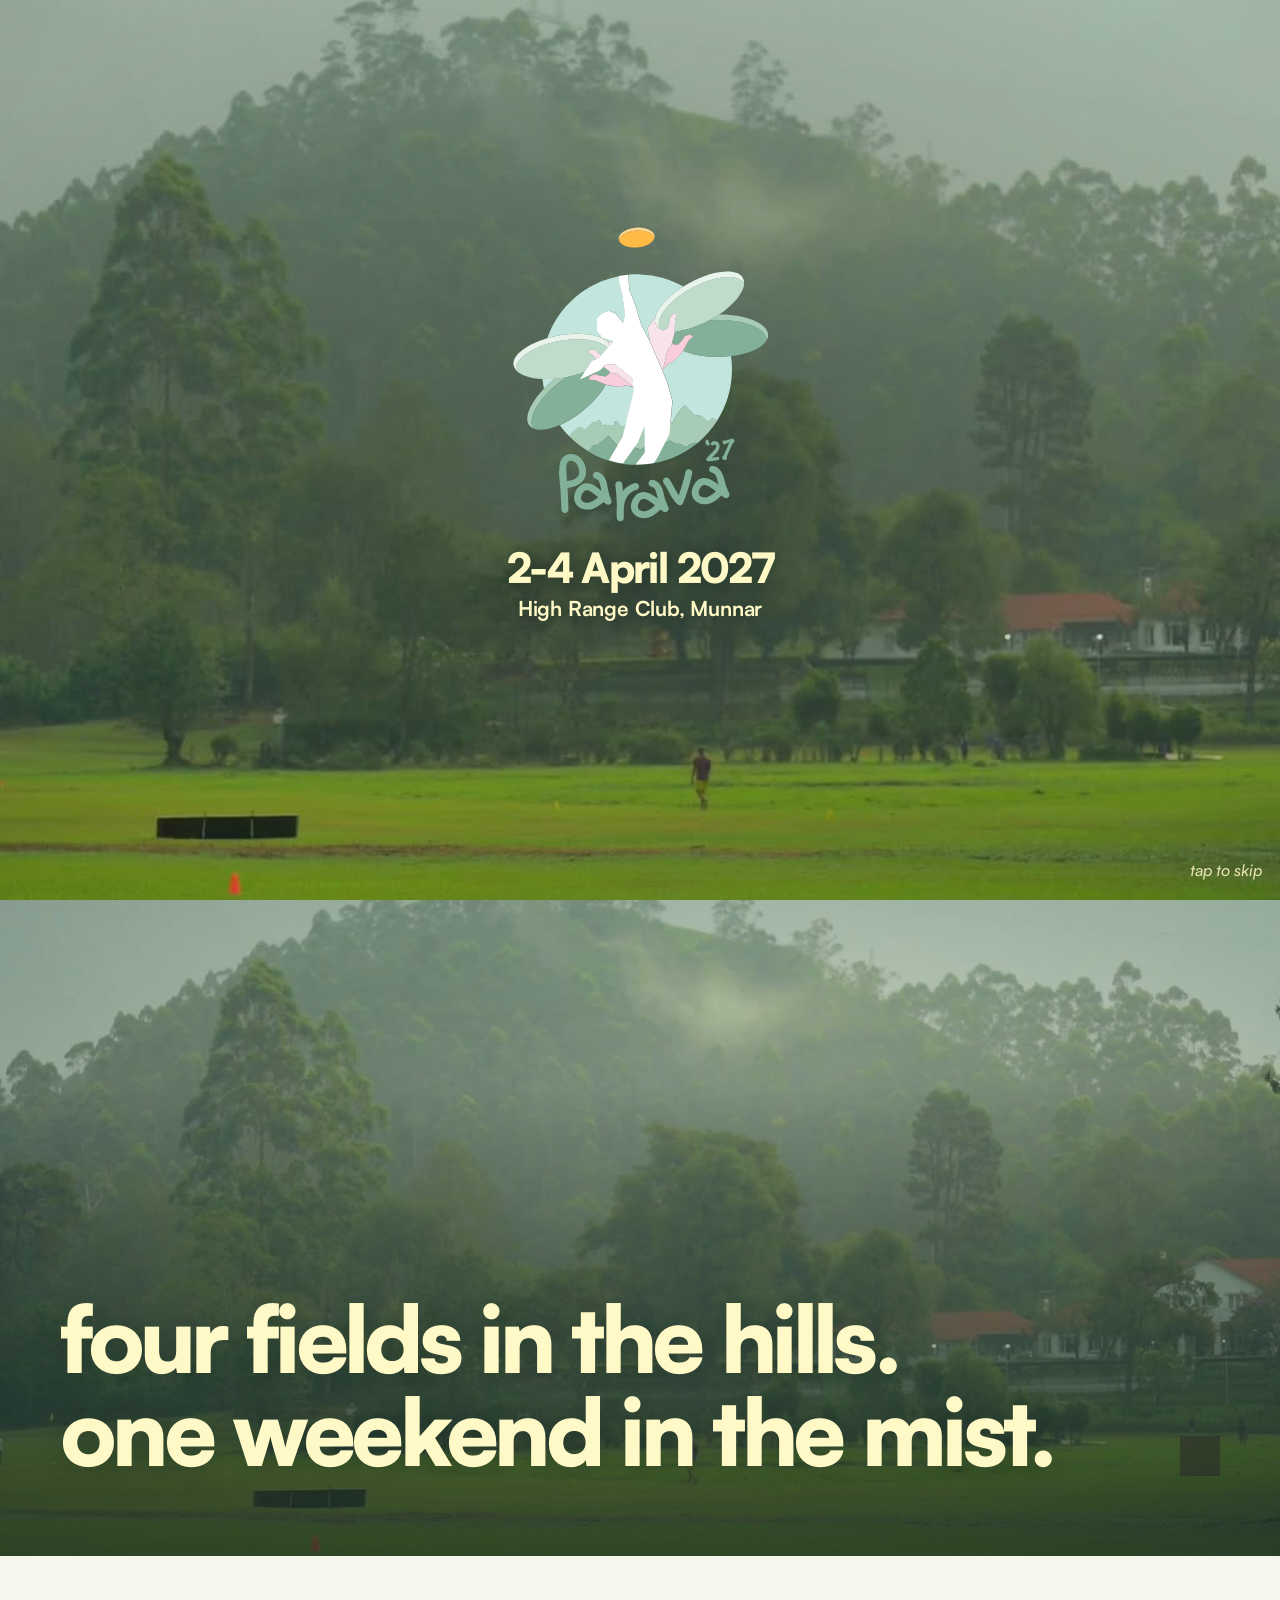
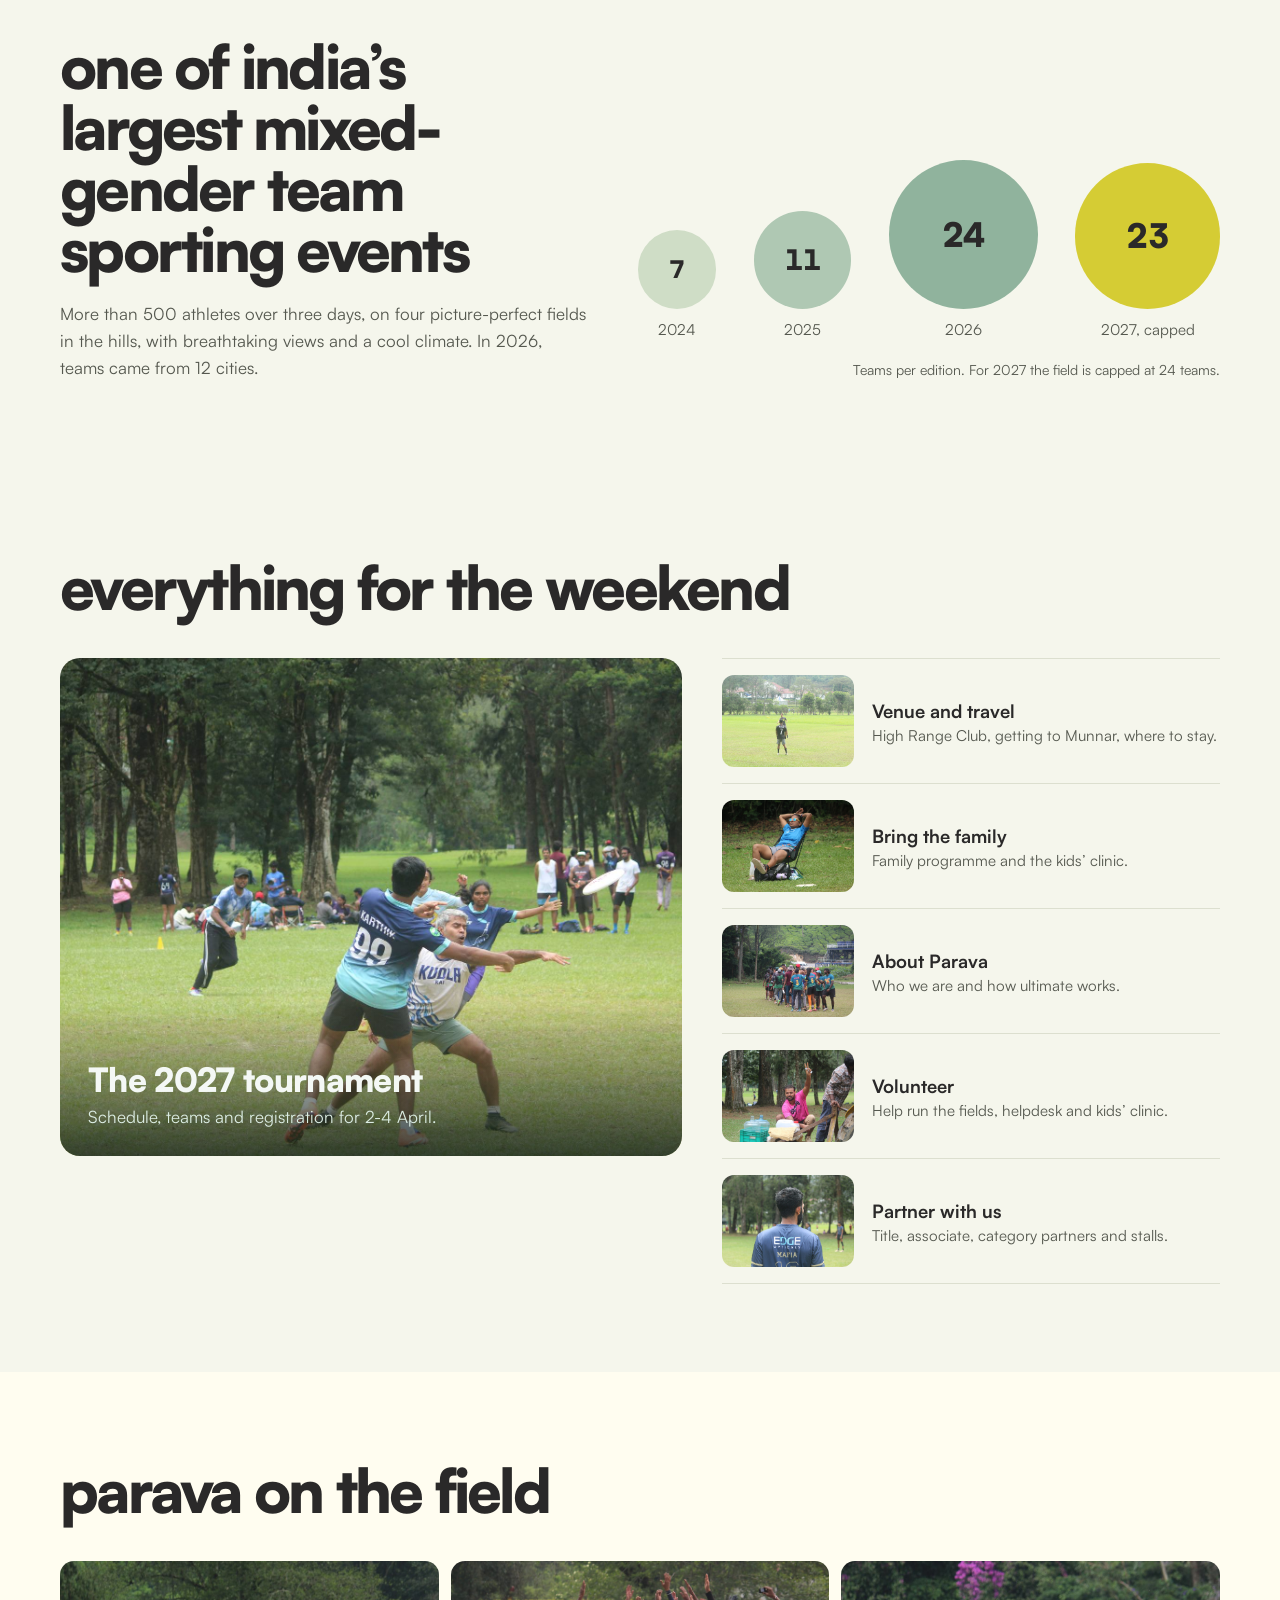
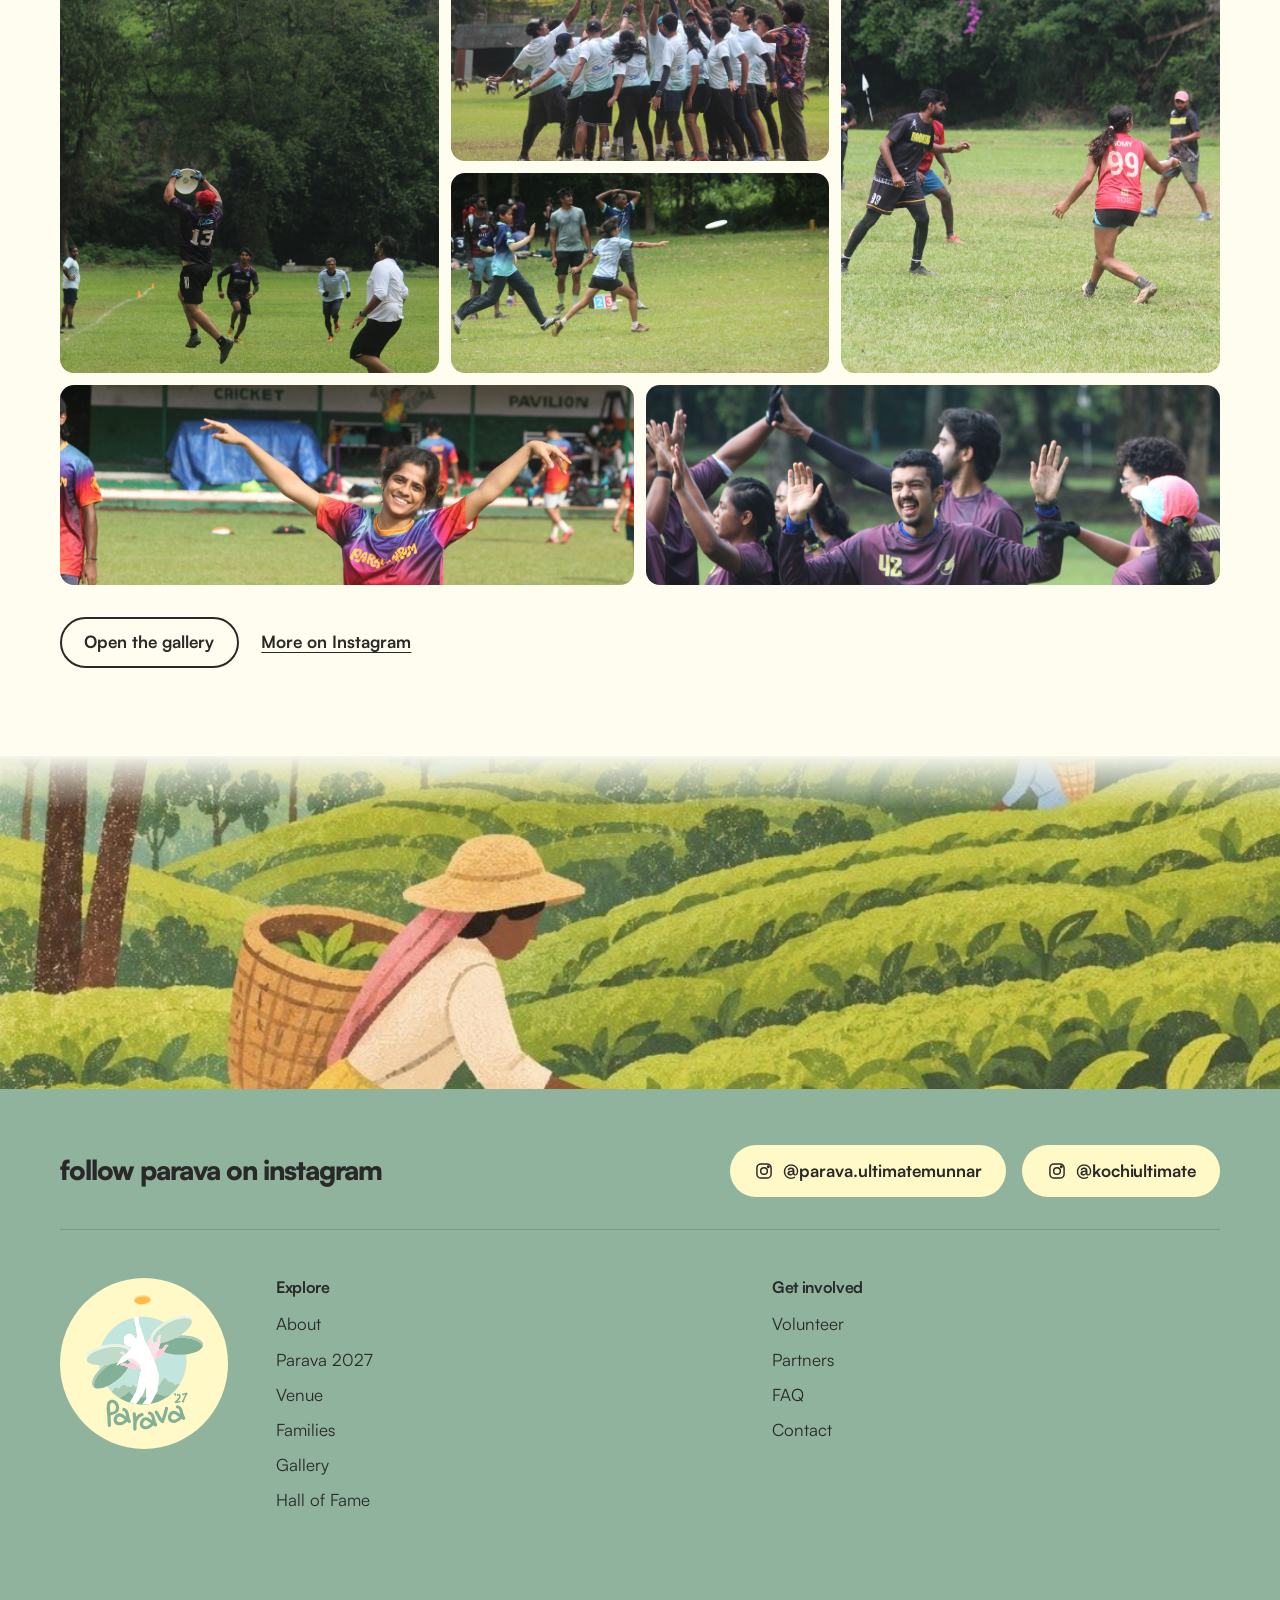
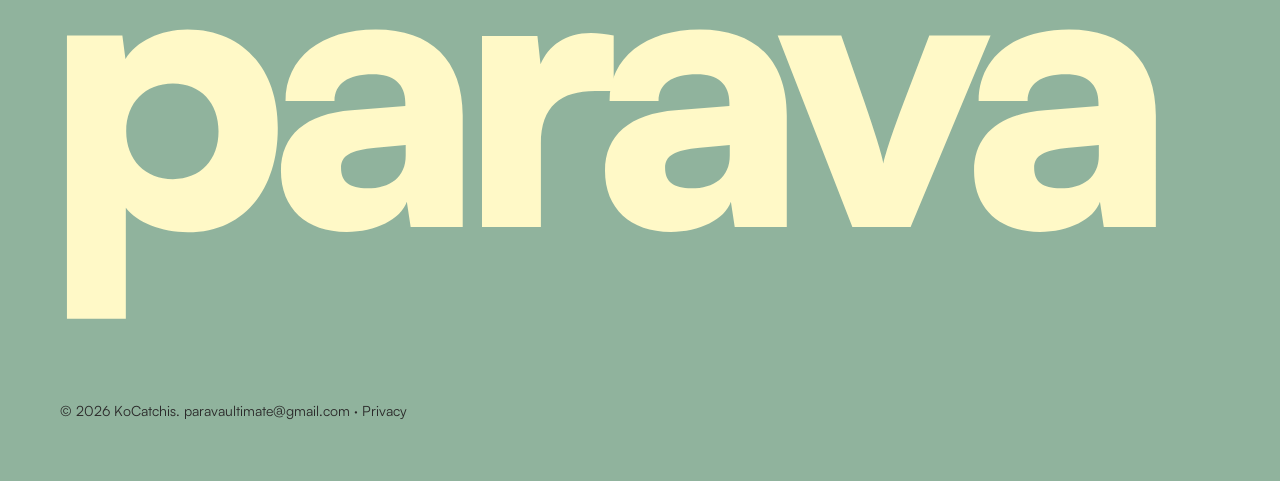
==== commit 559e9101: "Slower intro Co-Authored-By: Claude Opus 5.5 <noreply@anthropic.com>" ====
--- a/index.html
+++ b/index.html
@@ -21,13 +21,13 @@
 <link rel="apple-touch-icon" href="assets/apple-touch-icon.png">
 <link rel="preload" as="image" href="assets/logo-2027.svg" fetchpriority="high">
 <link rel="preload" href="assets/fonts/satoshi-black.woff2" as="font" type="font/woff2" crossorigin>
-<link rel="stylesheet" href="styles.css?v=20261120g">
-<link rel="stylesheet" href="home.css?v=20261120g">
+<link rel="stylesheet" href="styles.css?v=20261120h">
+<link rel="stylesheet" href="home.css?v=20261120h">
 <style>
 /* ---------- intro: Munnar footage, the logo comes into focus out of the mist, then the date and venue;
    the footage then dips to the hero's sage and the hero builds in piece by piece (home.css + inline script below) ---------- */
 .intro{position:fixed;inset:0;z-index:100;overflow:hidden;cursor:pointer;background:#2E4A3C;
-  -webkit-tap-highlight-color:transparent;user-select:none;-webkit-user-select:none;transition:opacity .45s cubic-bezier(.33,1,.68,1)}
+  -webkit-tap-highlight-color:transparent;user-select:none;-webkit-user-select:none;transition:opacity .8s cubic-bezier(.33,1,.68,1)}
 .intro-skip .intro,.intro.done{display:none}
 .intro.out{opacity:0;pointer-events:none}
 .intro-poster,.intro-video{position:absolute;inset:0;width:100%;height:100%;object-fit:cover}
@@ -39,10 +39,10 @@
 .intro-tag .d{font-family:var(--font-h);font-weight:900;font-size:clamp(1.6rem,4.6vh,2.6rem);letter-spacing:-.04em}
 .intro-tag .v{font-family:var(--font-b);font-weight:700;font-size:clamp(.95rem,2.3vh,1.3rem);letter-spacing:-.01em;margin-top:.3rem}
 .intro-hint{position:absolute;right:max(1.1rem,env(safe-area-inset-right));bottom:max(1rem,env(safe-area-inset-bottom));font-family:var(--font-b);font-style:italic;font-weight:500;font-size:1rem;color:#FFF9C7;opacity:0;transition:opacity .6s}
-.intro.run .intro-dim{animation:intro-fade 1.5s .3s cubic-bezier(.33,1,.68,1) both}
-.intro.run .intro-mark{animation:intro-focus 1.9s .5s cubic-bezier(.65,0,.35,1) both}
-.intro.run .intro-tag .d{animation:intro-rise .5s 2.5s cubic-bezier(.33,1,.68,1) both}
-.intro.run .intro-tag .v{animation:intro-rise .5s 2.95s cubic-bezier(.33,1,.68,1) both}
+.intro.run .intro-dim{animation:intro-fade 2s .4s cubic-bezier(.33,1,.68,1) both}
+.intro.run .intro-mark{animation:intro-focus 2.8s .8s cubic-bezier(.65,0,.35,1) both}
+.intro.run .intro-tag .d{animation:intro-rise .8s 3.6s cubic-bezier(.33,1,.68,1) both}
+.intro.run .intro-tag .v{animation:intro-rise .8s 4.3s cubic-bezier(.33,1,.68,1) both}
 .intro.run .intro-hint{opacity:.85;transition-delay:1s}
 @keyframes intro-fade{to{opacity:1}}
 @keyframes intro-focus{from{opacity:0;filter:blur(14px)}to{opacity:1;filter:blur(0)}}
@@ -167,11 +167,11 @@
     <p class="legal">© 2026 KoCatchis. <a href="mailto:paravaultimate@gmail.com">paravaultimate@gmail.com</a> · <a href="privacy.html">Privacy</a></p>
   </div>
 </footer>
-<script src="site.js?v=20261120g"></script>
-<script src="home.js?v=20261120g"></script>
+<script src="site.js?v=20261120h"></script>
+<script src="home.js?v=20261120h"></script>
 <script>
 // Intro: once per visit (session). Footage plays, the logo comes into focus, then the date and venue (CSS, .run).
-// At 3.9 s the footage dips to sage and the hero builds in (html.hero-in). Tap or any key skips; reduced motion never shows it.
+// At 6 s the footage dips to sage and the hero builds in (html.hero-in). Tap or any key skips; reduced motion never shows it.
 // It starts on the still frame if the clip is slow, so nobody waits for the video.
 document.querySelectorAll(".intro").forEach(intro=>{
   const root=document.documentElement, video=intro.querySelector(".intro-video");
@@ -180,14 +180,14 @@
   const end=()=>{if(ended)return;ended=true;timers.forEach(clearTimeout);intro.classList.add("done");try{video.pause()}catch(e){}
     try{sessionStorage.setItem("parava-intro","1")}catch(e){}};
   if(root.classList.contains("intro-skip")||matchMedia("(prefers-reduced-motion: reduce)").matches){reveal();end();return;}
-  const out=()=>{if(ended||intro.classList.contains("out"))return;intro.classList.add("out");timers.push(setTimeout(reveal,420),setTimeout(end,1600));};
+  const out=()=>{if(ended||intro.classList.contains("out"))return;intro.classList.add("out");timers.push(setTimeout(reveal,700),setTimeout(end,2600));};
   intro.addEventListener("click",out);addEventListener("keydown",out,{once:true});
   let started=false;
-  const go=()=>{if(started)return;started=true;intro.classList.add("run");timers.push(setTimeout(out,3900));};
+  const go=()=>{if(started)return;started=true;intro.classList.add("run");timers.push(setTimeout(out,6000));};
   video.addEventListener("playing",go,{once:true});
   const p=video.play(); if(p&&p.catch)p.catch(()=>{});
   timers.push(setTimeout(go,900));        // slow clip: run on the still frame instead of waiting
-  timers.push(setTimeout(()=>{if(!ended){out();}},9000));   // safety net
+  timers.push(setTimeout(()=>{if(!ended){out();}},12000));   // safety net
 });
 </script>
 </body>
--- a/home.css
+++ b/home.css
@@ -208,9 +208,9 @@
 
 /* ---------- after the intro: the hero builds in piece by piece (index.html intro script sets the classes) ---------- */
 .intro-playing .home-hero .hero-copy > *,.intro-playing .home-hero .hero-art{opacity:0;transform:translateY(14px)}
-.hero-in .home-hero .hero-copy > *,.hero-in .home-hero .hero-art{transition:opacity .55s cubic-bezier(.33,1,.68,1),transform .55s cubic-bezier(.33,1,.68,1)}
+.hero-in .home-hero .hero-copy > *,.hero-in .home-hero .hero-art{transition:opacity .9s cubic-bezier(.33,1,.68,1),transform .9s cubic-bezier(.33,1,.68,1)}
 .hero-in .home-hero .hero-copy > :nth-child(1){transition-delay:0s}
-.hero-in .home-hero .hero-copy > :nth-child(2){transition-delay:.15s}
-.hero-in .home-hero .hero-art{transition-delay:.15s}
-.hero-in .home-hero .hero-copy > :nth-child(3){transition-delay:.3s}
-.hero-in .home-hero .hero-copy > :nth-child(n+4){transition-delay:.4s}
+.hero-in .home-hero .hero-copy > :nth-child(2){transition-delay:.25s}
+.hero-in .home-hero .hero-art{transition-delay:.3s}
+.hero-in .home-hero .hero-copy > :nth-child(3){transition-delay:.5s}
+.hero-in .home-hero .hero-copy > :nth-child(n+4){transition-delay:.7s}
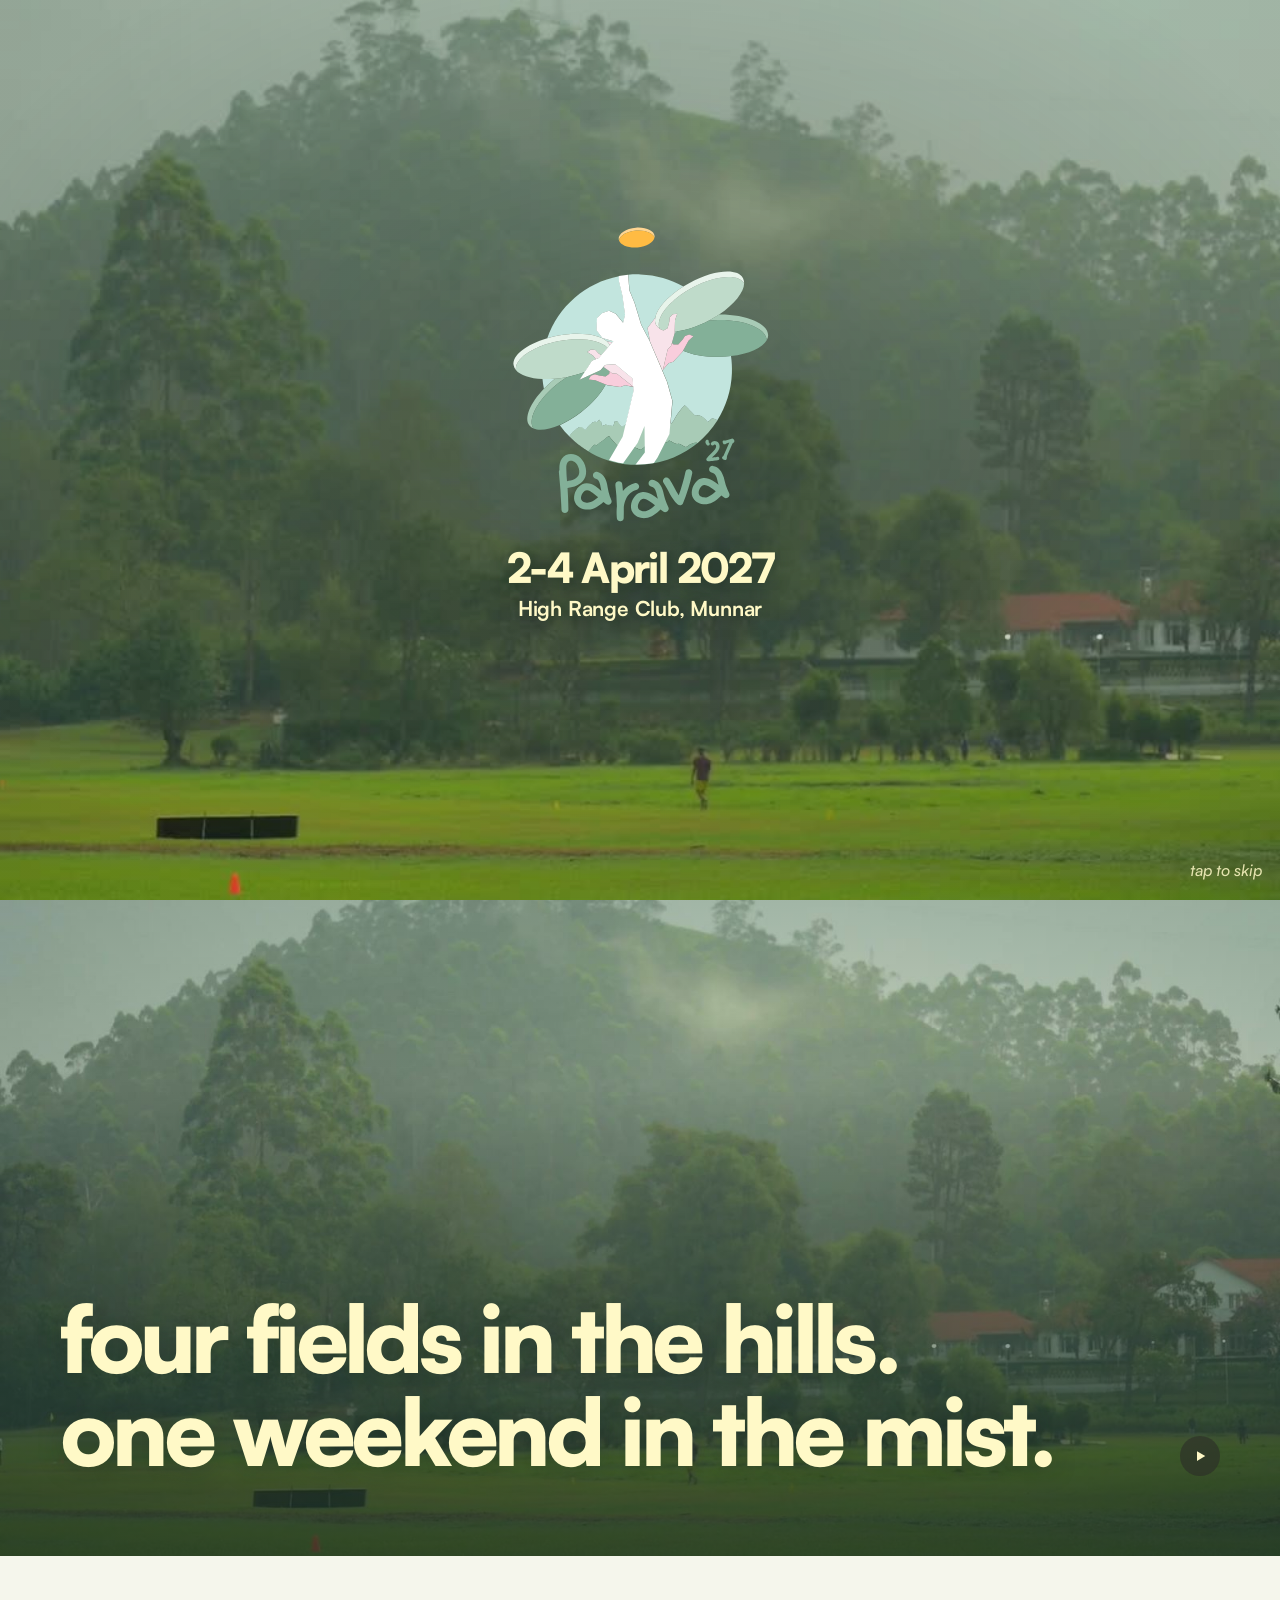
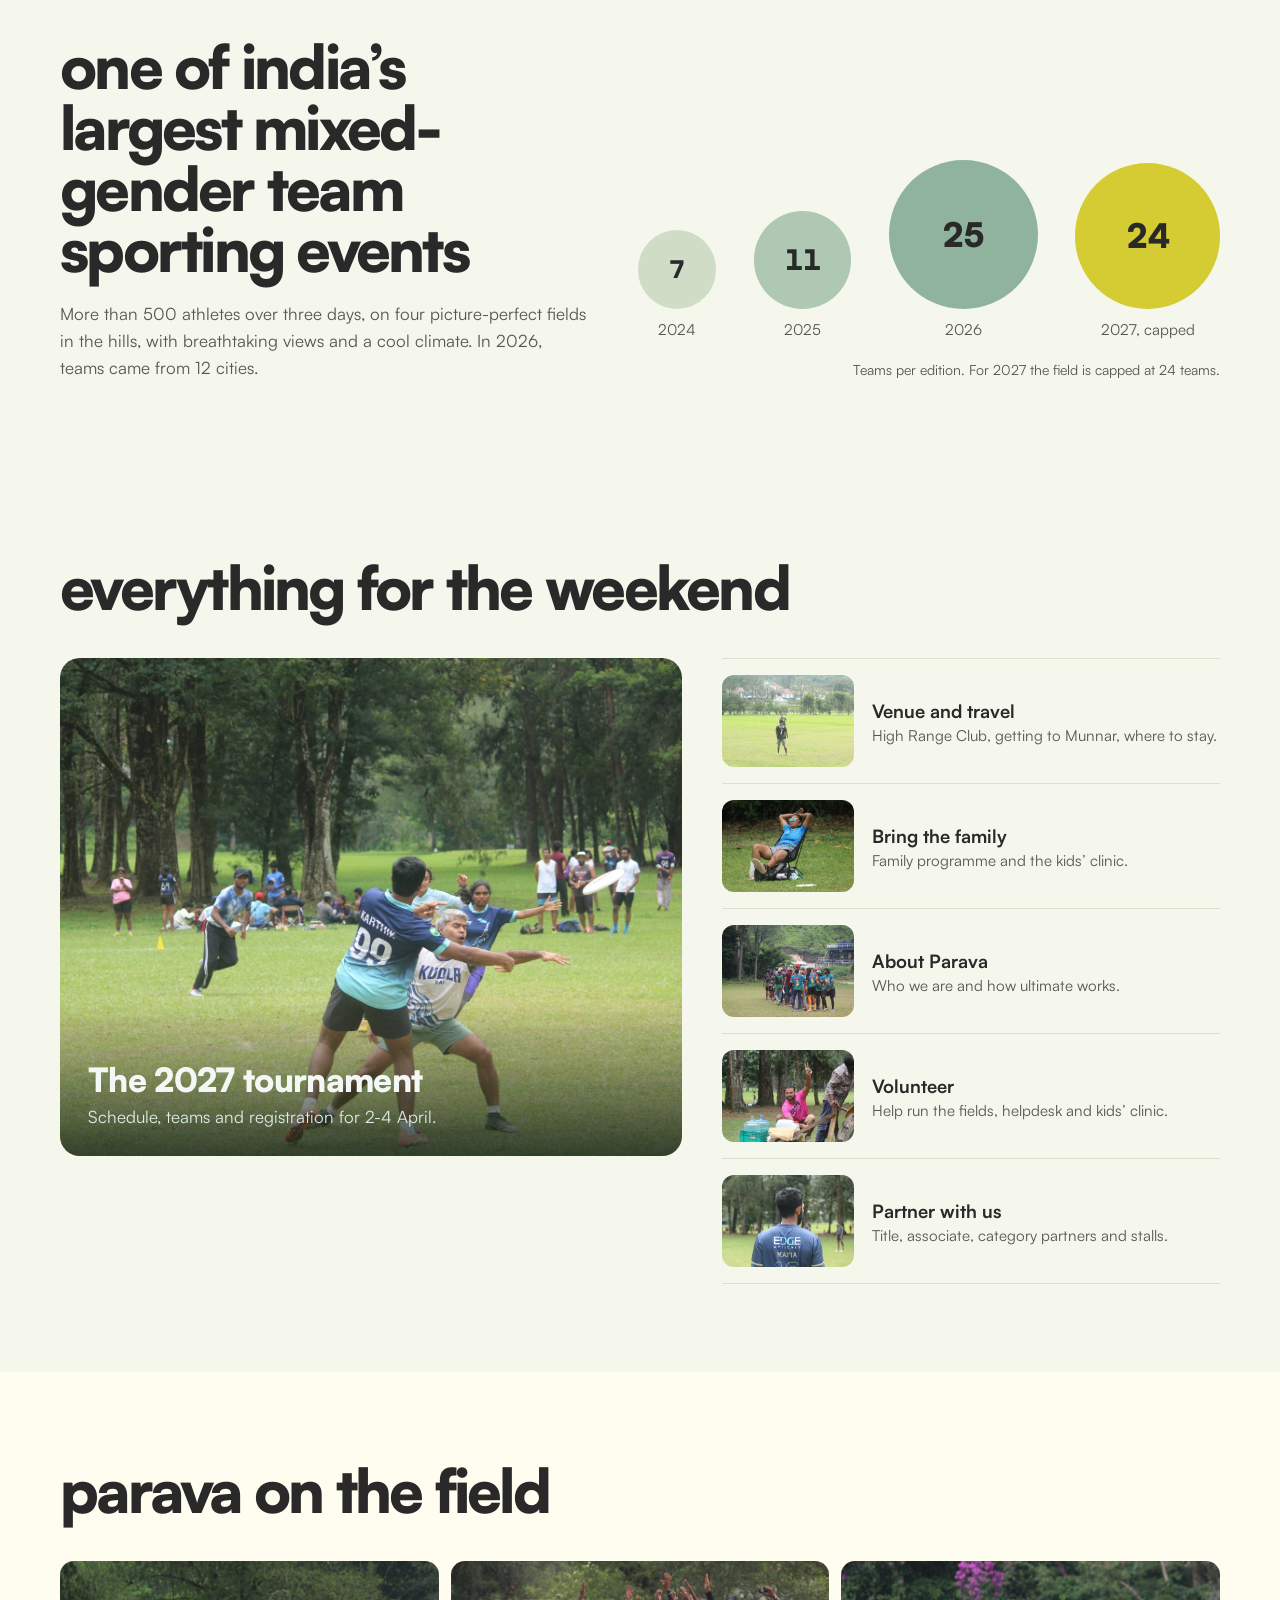
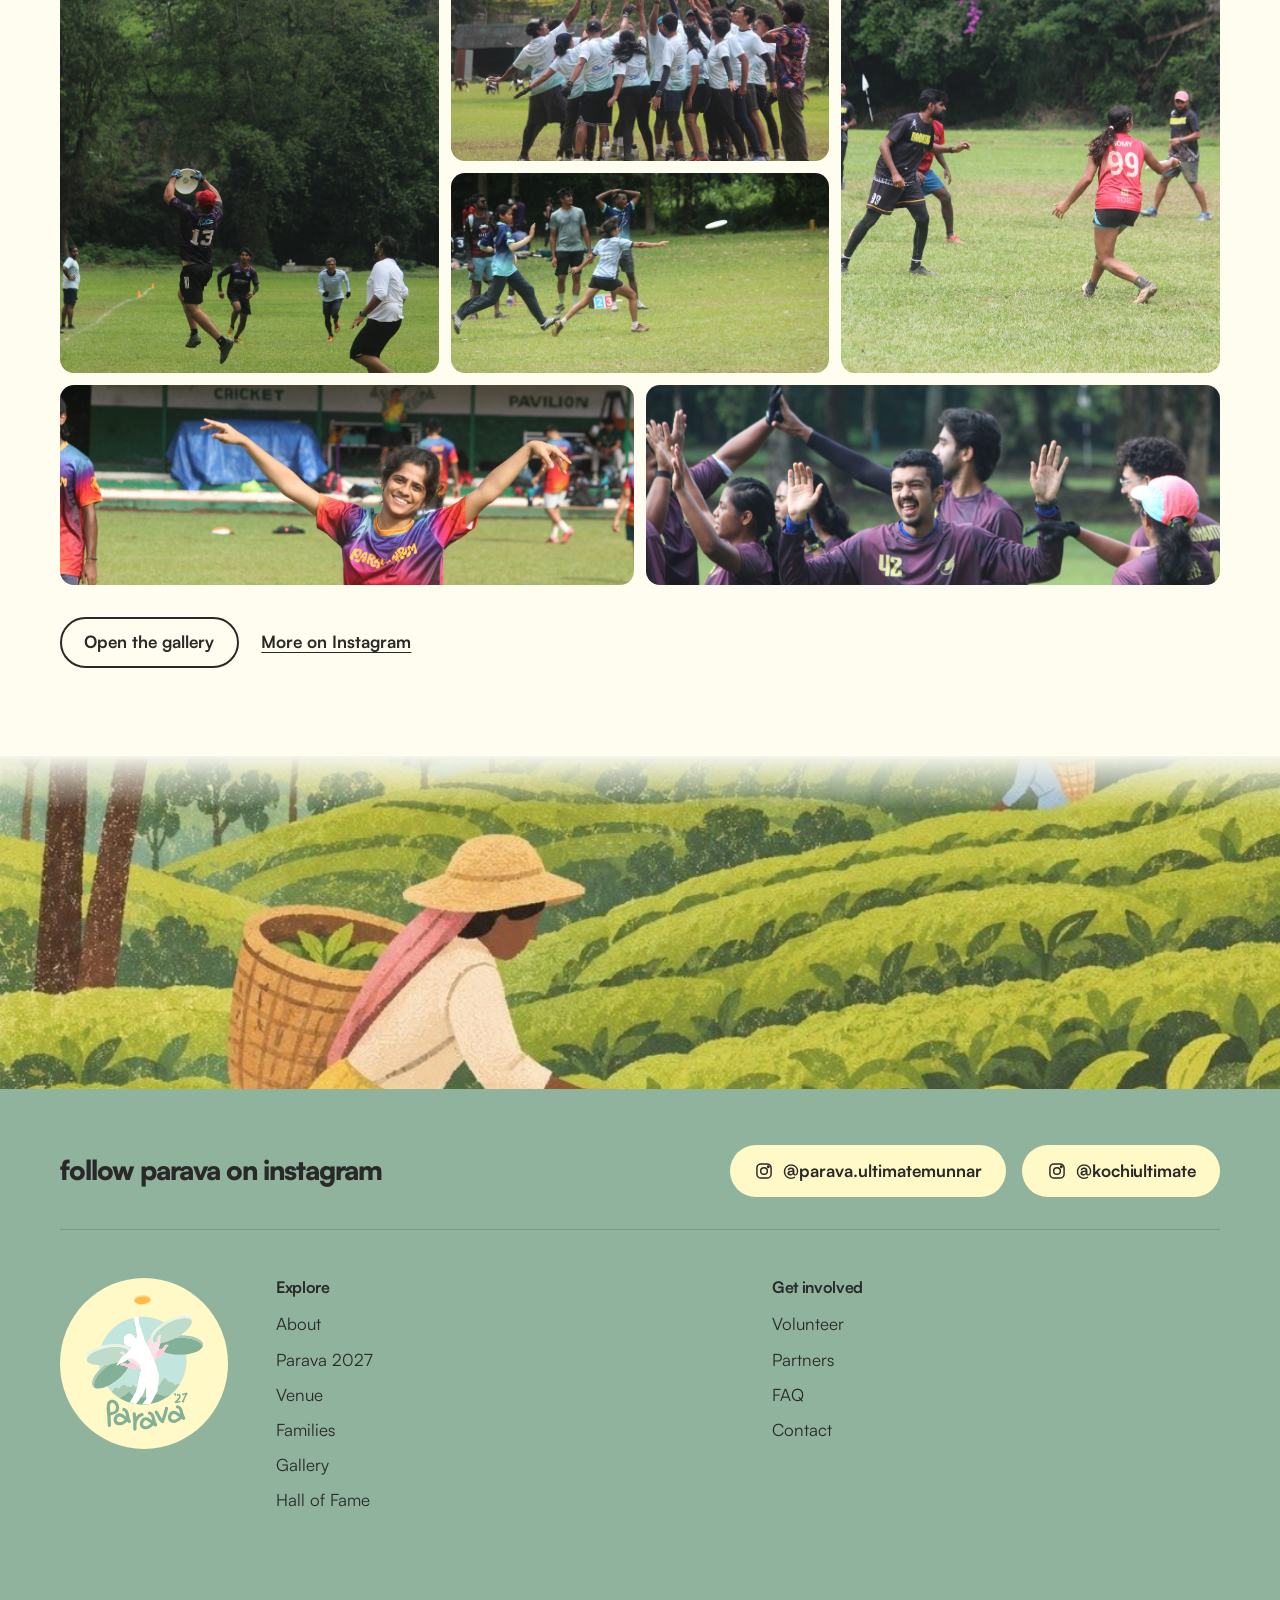
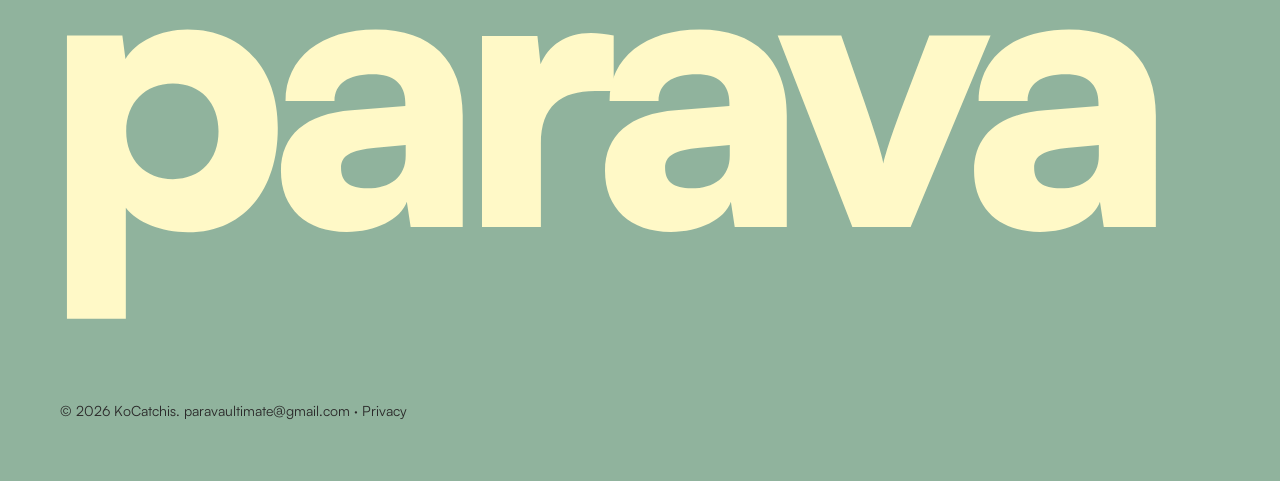
==== commit 1811d449: "Registration test build: register page, team queue lists (form not connected to the test sheet yet) " ====
--- a/index.html
+++ b/index.html
@@ -21,8 +21,8 @@
 <link rel="apple-touch-icon" href="assets/apple-touch-icon.png">
 <link rel="preload" as="image" href="assets/logo-2027.svg" fetchpriority="high">
 <link rel="preload" href="assets/fonts/satoshi-black.woff2" as="font" type="font/woff2" crossorigin>
-<link rel="stylesheet" href="styles.css?v=20261120h">
-<link rel="stylesheet" href="home.css?v=20261120h">
+<link rel="stylesheet" href="styles.css?v=20261121a">
+<link rel="stylesheet" href="home.css?v=20261121a">
 <style>
 /* ---------- intro: Munnar footage, the logo comes into focus out of the mist, then the date and venue;
    the footage then dips to the hero's sage and the hero builds in piece by piece (home.css + inline script below) ---------- */
@@ -72,7 +72,7 @@
   <div class="wrap">
     <a class="brand" href="index.html"><img src="assets/logo-2027.svg" alt=""><b>Parava</b><span>’27</span></a>
     <button class="menu-btn" aria-expanded="false" aria-controls="menu" aria-label="Menu"><span class="burger" aria-hidden="true"><i></i><i></i><i></i></span></button>
-    <ul id="menu"><li><a href="about.html">About</a></li><li><a href="tournament.html">2027</a></li><li><a href="venue.html">Venue</a></li><li><a href="families.html">Families</a></li><li><a href="gallery.html">Gallery</a></li><li><a href="hall-of-fame.html">Hall of Fame</a></li><li><a href="volunteer.html">Volunteer</a></li><li><a href="partners.html">Partners</a></li><li><a href="faq.html">FAQ</a></li><li><a href="contact.html">Contact</a></li><li><a class="cta" href="tournament.html#register" data-reg>Register</a></li></ul>
+    <ul id="menu"><li><a href="about.html">About</a></li><li><a href="tournament.html">2027</a></li><li><a href="venue.html">Venue</a></li><li><a href="families.html">Families</a></li><li><a href="gallery.html">Gallery</a></li><li><a href="hall-of-fame.html">Hall of Fame</a></li><li><a href="volunteer.html">Volunteer</a></li><li><a href="partners.html">Partners</a></li><li><a href="faq.html">FAQ</a></li><li><a href="contact.html">Contact</a></li><li><a class="cta" href="register.html" data-reg>Register</a></li></ul>
   </div>
 </nav>
 <main id="main" class="home">
@@ -84,7 +84,7 @@
       <p class="where">High Range Club, Munnar</p>
       <p class="hero-lede">The fourth edition. Club ultimate in the tea gardens of Munnar, hosted by KoCatchis.</p>
       <div class="btns">
-        <a class="btn btn-tea" href="tournament.html#register">Register your team</a>
+        <a class="btn btn-tea" href="register.html">Register your team</a>
         <a class="btn btn-line" href="tournament.html">See the weekend</a>
         <p class="countdown-line" data-throw="right"><b data-cd="d">--</b> days to the first pull</p>
       </div>
@@ -167,8 +167,8 @@
     <p class="legal">© 2026 KoCatchis. <a href="mailto:paravaultimate@gmail.com">paravaultimate@gmail.com</a> · <a href="privacy.html">Privacy</a></p>
   </div>
 </footer>
-<script src="site.js?v=20261120h"></script>
-<script src="home.js?v=20261120h"></script>
+<script src="site.js?v=20261121a"></script>
+<script src="home.js?v=20261121a"></script>
 <script>
 // Intro: once per visit (session). Footage plays, the logo comes into focus, then the date and venue (CSS, .run).
 // At 6 s the footage dips to sage and the hero builds in (html.hero-in). Tap or any key skips; reduced motion never shows it.
--- a/styles.css
+++ b/styles.css
@@ -634,3 +634,82 @@
 .vid-toggle.paused .i-play{display:inline}
 .pagehead .pic.vid .vid-toggle{top:auto;bottom:6.5rem;right:1.25rem}
 @media (max-width:860px){.pagehead .pic.vid .vid-toggle{bottom:4.5rem;right:1rem}}
+/* ---------- 2027 teams: confirmed, awaiting verification, waitlist ---------- */
+.team-lists{margin-top:3rem;display:grid;gap:2.5rem}
+.tl-head{display:flex;flex-wrap:wrap;align-items:baseline;justify-content:space-between;gap:.25rem 1.5rem;border-top:2px solid var(--disc);padding-top:1rem}
+.tl-pending .tl-head,.tl-wait .tl-head{border-top-color:var(--line)}
+.tl-count{margin:0;color:var(--muted);font-weight:600;font-variant-numeric:tabular-nums}
+.tl-empty{margin:1.25rem 0 0;color:var(--muted)}
+.team-grid{list-style:none;margin:1.25rem 0 0;padding:0;display:grid;grid-template-columns:repeat(auto-fill,minmax(15rem,1fr));gap:.75rem}
+.team-grid:empty{display:none}
+.team{display:flex;align-items:center;gap:1rem;background:var(--surface);border:1px solid var(--line);border-radius:14px;padding:.85rem 1rem}
+.team-logo{flex:none;width:64px;height:64px;border-radius:12px;background:#fff;display:grid;place-items:center;overflow:hidden}
+.team-logo img{width:100%;height:100%;object-fit:contain;padding:4px}
+.team-logo.none{background:var(--mint)}
+.team-logo.none svg{width:60%;fill:none;stroke:var(--olive);stroke-width:2.5}
+.team b{display:block;font-family:var(--font-h);font-weight:700;line-height:1.2;color:var(--head);overflow-wrap:anywhere}
+.team span{display:block;color:var(--muted);font-size:.95rem;margin-top:.15rem}
+.team-grid.queue{counter-reset:q}
+.team-grid.queue .team{counter-increment:q;background:transparent;border-style:dashed}
+.team-grid.queue .team::before{content:counter(q);flex:none;min-width:1.6rem;font-weight:800;color:var(--muted);font-variant-numeric:tabular-nums}
+.team-grid.queue .team-logo{width:48px;height:48px;border-radius:10px}
+@media (max-width:560px){.team-grid{grid-template-columns:1fr}}
+
+/* ---------- register page ---------- */
+.reg-steps{list-style:none;counter-reset:s;margin:2rem 0 0;padding:0;display:grid;grid-template-columns:repeat(4,1fr);gap:1.5rem}
+.reg-steps li{counter-increment:s;border-top:2px solid var(--mint);padding-top:1rem}
+.reg-steps li::before{content:counter(s);display:grid;place-items:center;width:2.2rem;height:2.2rem;border-radius:50%;background:var(--olive);color:var(--ink);font-weight:800;margin-bottom:.75rem}
+.reg-steps b{display:block;font-family:var(--font-h);font-size:1.15rem;color:var(--head)}
+.reg-steps span{display:block;color:var(--muted);margin-top:.3rem}
+@media (max-width:860px){.reg-steps{grid-template-columns:1fr 1fr}}
+@media (max-width:560px){.reg-steps{grid-template-columns:1fr}}
+.fee-grid{display:grid;grid-template-columns:1fr 1fr;gap:1rem;margin-top:2rem}
+.fee{background:var(--bg);border:1px solid var(--line);border-radius:18px;padding:1.5rem}
+.fee p{margin:0}
+.fee-who{font-weight:700;color:var(--muted)}
+.fee-amt{font-family:var(--font-h);font-weight:900;font-size:clamp(2.2rem,5vw,3rem);letter-spacing:-.04em;line-height:1.05;margin:.35rem 0 .5rem!important;color:var(--head)}
+.fee-amt small{font-size:1rem;font-weight:600;letter-spacing:0;color:var(--muted)}
+.fee-now{color:var(--text)}
+@media (max-width:560px){.fee-grid{grid-template-columns:1fr}}
+.rules{margin:2rem 0 0;padding-left:1.2rem;display:grid;gap:.5rem;max-width:70ch}
+.pay-grid{display:grid;grid-template-columns:1fr 1fr;gap:1rem;margin-top:2rem;align-items:start}
+.pay-card{background:var(--surface);border:1px solid var(--line);border-radius:18px;padding:1.5rem;display:grid;gap:1rem}
+.qr{width:200px;aspect-ratio:1;border:1.5px dashed var(--ph-line);border-radius:14px;display:grid;place-items:center;background:var(--bg)}
+.qr img{width:100%;height:100%;object-fit:contain;border-radius:12px}
+.pay-dl{margin:0;display:grid;gap:.5rem}
+.pay-dl > div{display:grid;grid-template-columns:9rem 1fr;gap:1rem;border-top:1px solid var(--line);padding-top:.5rem}
+.pay-dl dt{color:var(--muted);font-weight:600}
+.pay-dl dd{margin:0;font-weight:600;overflow-wrap:anywhere}
+@media (max-width:860px){.pay-grid{grid-template-columns:1fr}}
+@media (max-width:420px){.pay-dl > div{grid-template-columns:1fr;gap:0}}
+.reg-wrap{display:grid;grid-template-columns:minmax(0,1fr) minmax(0,1.5fr);gap:2.5rem;align-items:start}
+@media (max-width:860px){.reg-wrap{grid-template-columns:1fr}}
+.reg-status{margin:1rem 0 0;font-weight:600}
+.ask-wa{margin-top:2rem;border-top:2px solid var(--mint);padding-top:1rem}
+.ask-wa p{margin:.35rem 0 0;color:var(--muted)}
+.wa-links{display:flex;flex-wrap:wrap;gap:.5rem;margin-top:1rem!important}
+.reg-form.panel,.reg-done.panel{background:var(--bg);border:1px solid var(--line);border-radius:22px;padding:clamp(1.25rem,3vw,2rem)}
+.reg-form fieldset{border:0;margin:0;padding:0;min-width:0;display:grid;gap:1rem}
+.reg-form fieldset:disabled{opacity:.55}
+.reg-form fieldset:disabled button.submit{cursor:not-allowed}
+.reg-form h3.sub{font-size:1.15rem;margin-top:.75rem;padding-top:1rem;border-top:1px solid var(--line)}
+.reg-form .lbl{margin:0 0 .35rem;font-weight:500;font-size:.95rem}
+.reg-form .hint{color:var(--muted);font-weight:400;font-size:.85rem}
+.reg-form input[type="file"]{padding:.6rem;background:var(--surface)}
+.seg{display:flex;flex-wrap:wrap;gap:.5rem}
+.seg label{display:block;cursor:pointer}
+.seg input{position:absolute;opacity:0;pointer-events:none}
+.seg span{display:block;padding:.65rem 1.2rem;border:1.5px solid var(--line);border-radius:999px;font-weight:600;background:var(--surface)}
+.seg input:checked + span{background:var(--olive);border-color:var(--olive);color:var(--ink)}
+.seg input:focus-visible + span{outline:3px solid var(--link);outline-offset:2px}
+.check{grid-template-columns:auto 1fr;align-items:start;gap:.65rem;font-weight:400}
+.check input{width:1.2rem;height:1.2rem;margin:.2rem 0 0;padding:0;accent-color:var(--olive)}
+.check .err{grid-column:1/-1}
+.pay-due{margin:0;padding:.85rem 1rem;border-radius:12px;background:var(--mint);color:var(--ink)}
+.hp{position:absolute;left:-9999px;width:1px;height:1px;overflow:hidden}
+.sr{position:absolute;width:1px;height:1px;overflow:hidden;clip:rect(0 0 0 0);white-space:nowrap}
+.toast.bad{background:var(--blush);color:var(--ink)}
+.reg-done h3{font-size:1.5rem}
+.reg-done p{margin:.75rem 0 0}
+.reg-form[hidden],.reg-form [hidden],.reg-done[hidden],.team-lists [hidden]{display:none!important}
+.reg-form label,.reg-form .row2 > *{min-width:0}.reg-form input:not([type="radio"]):not([type="checkbox"]){width:100%;min-width:0}.reg-form .row2{grid-template-columns:repeat(2,minmax(0,1fr))}@media (max-width:560px){.reg-form .row2{grid-template-columns:minmax(0,1fr)}}
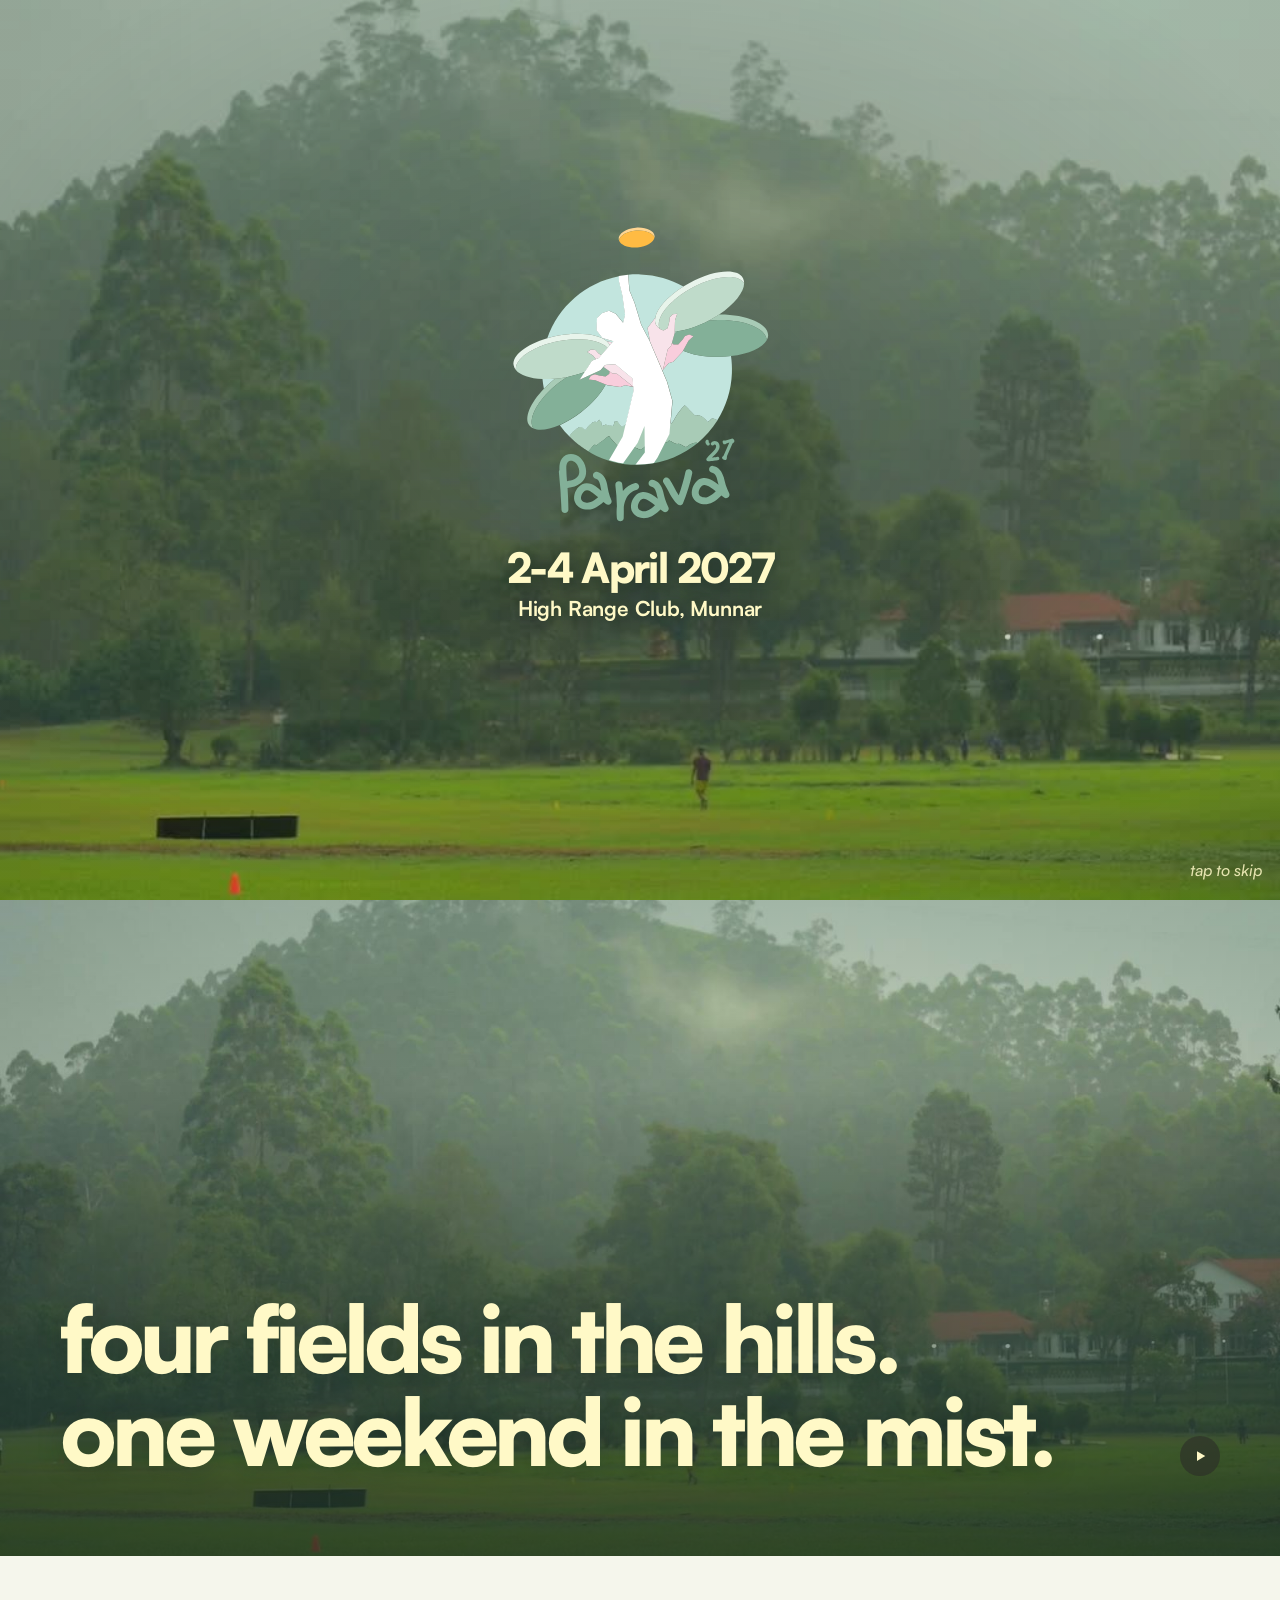
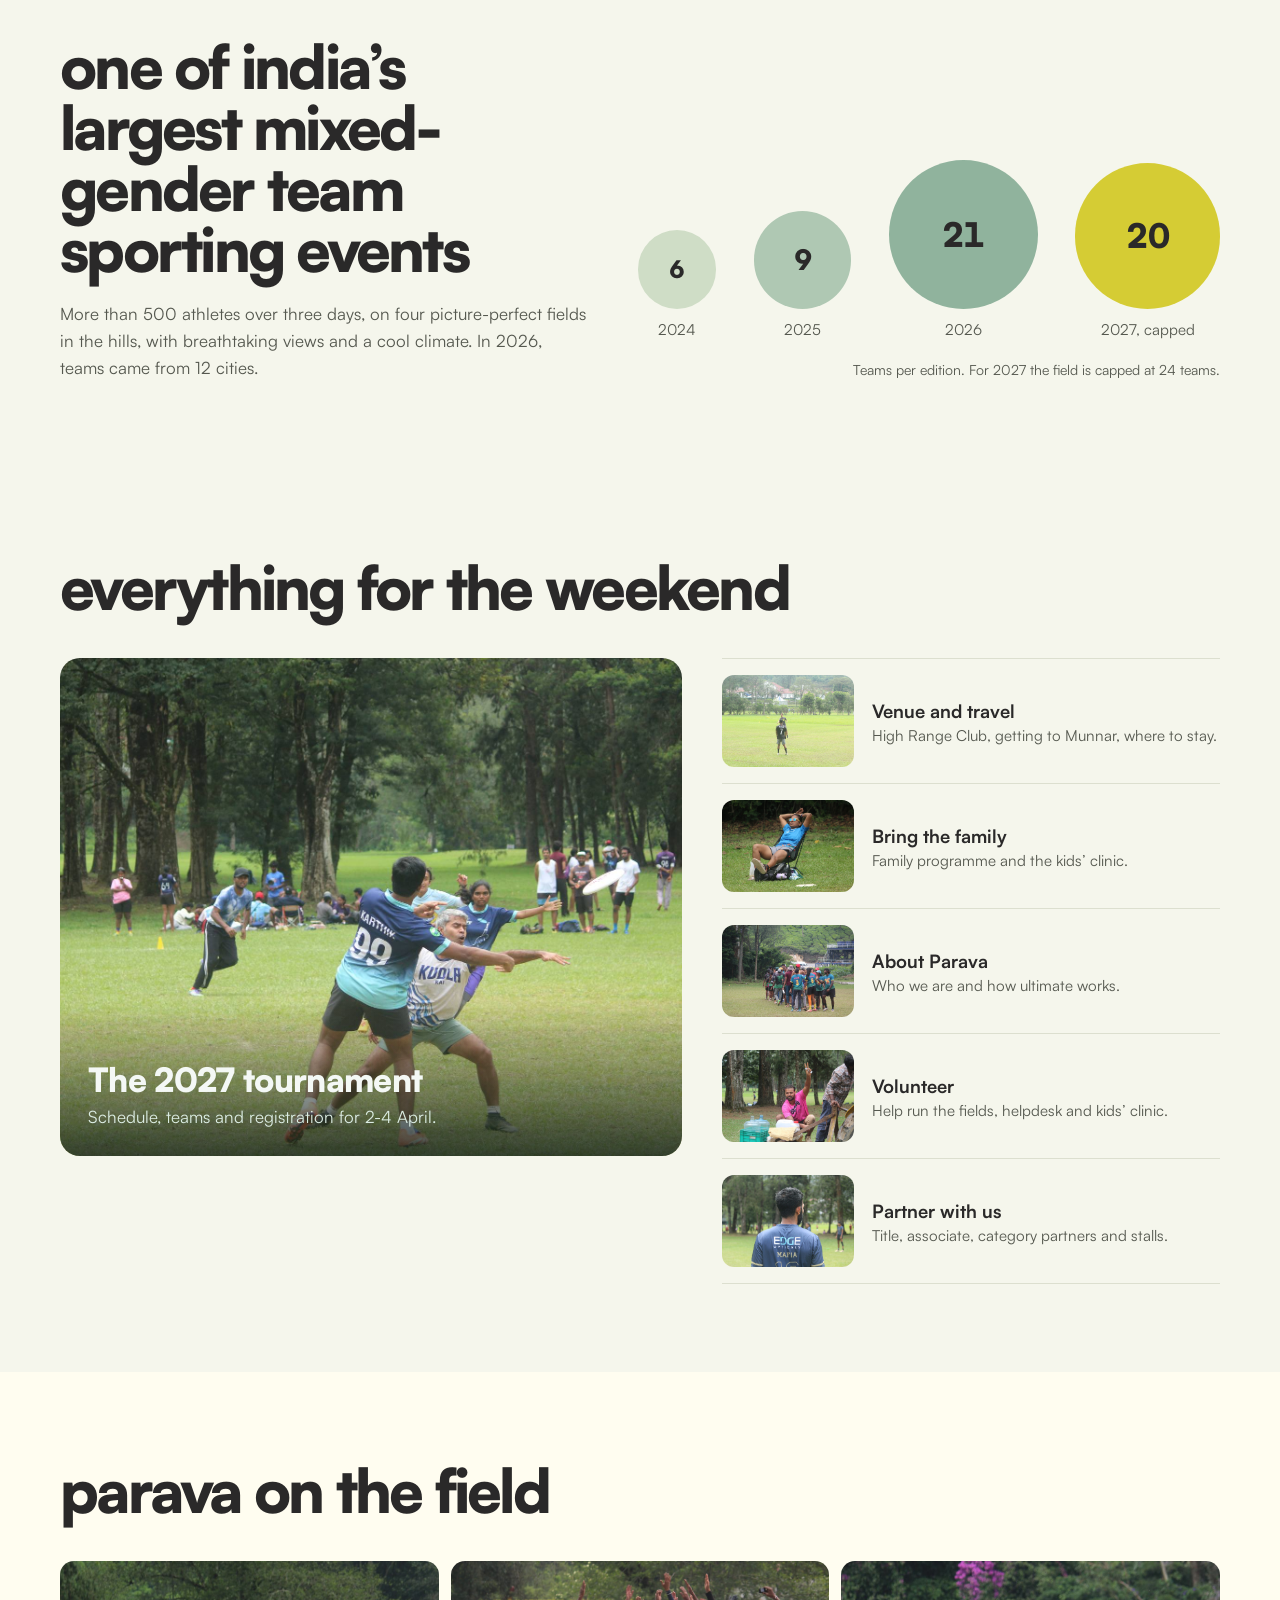
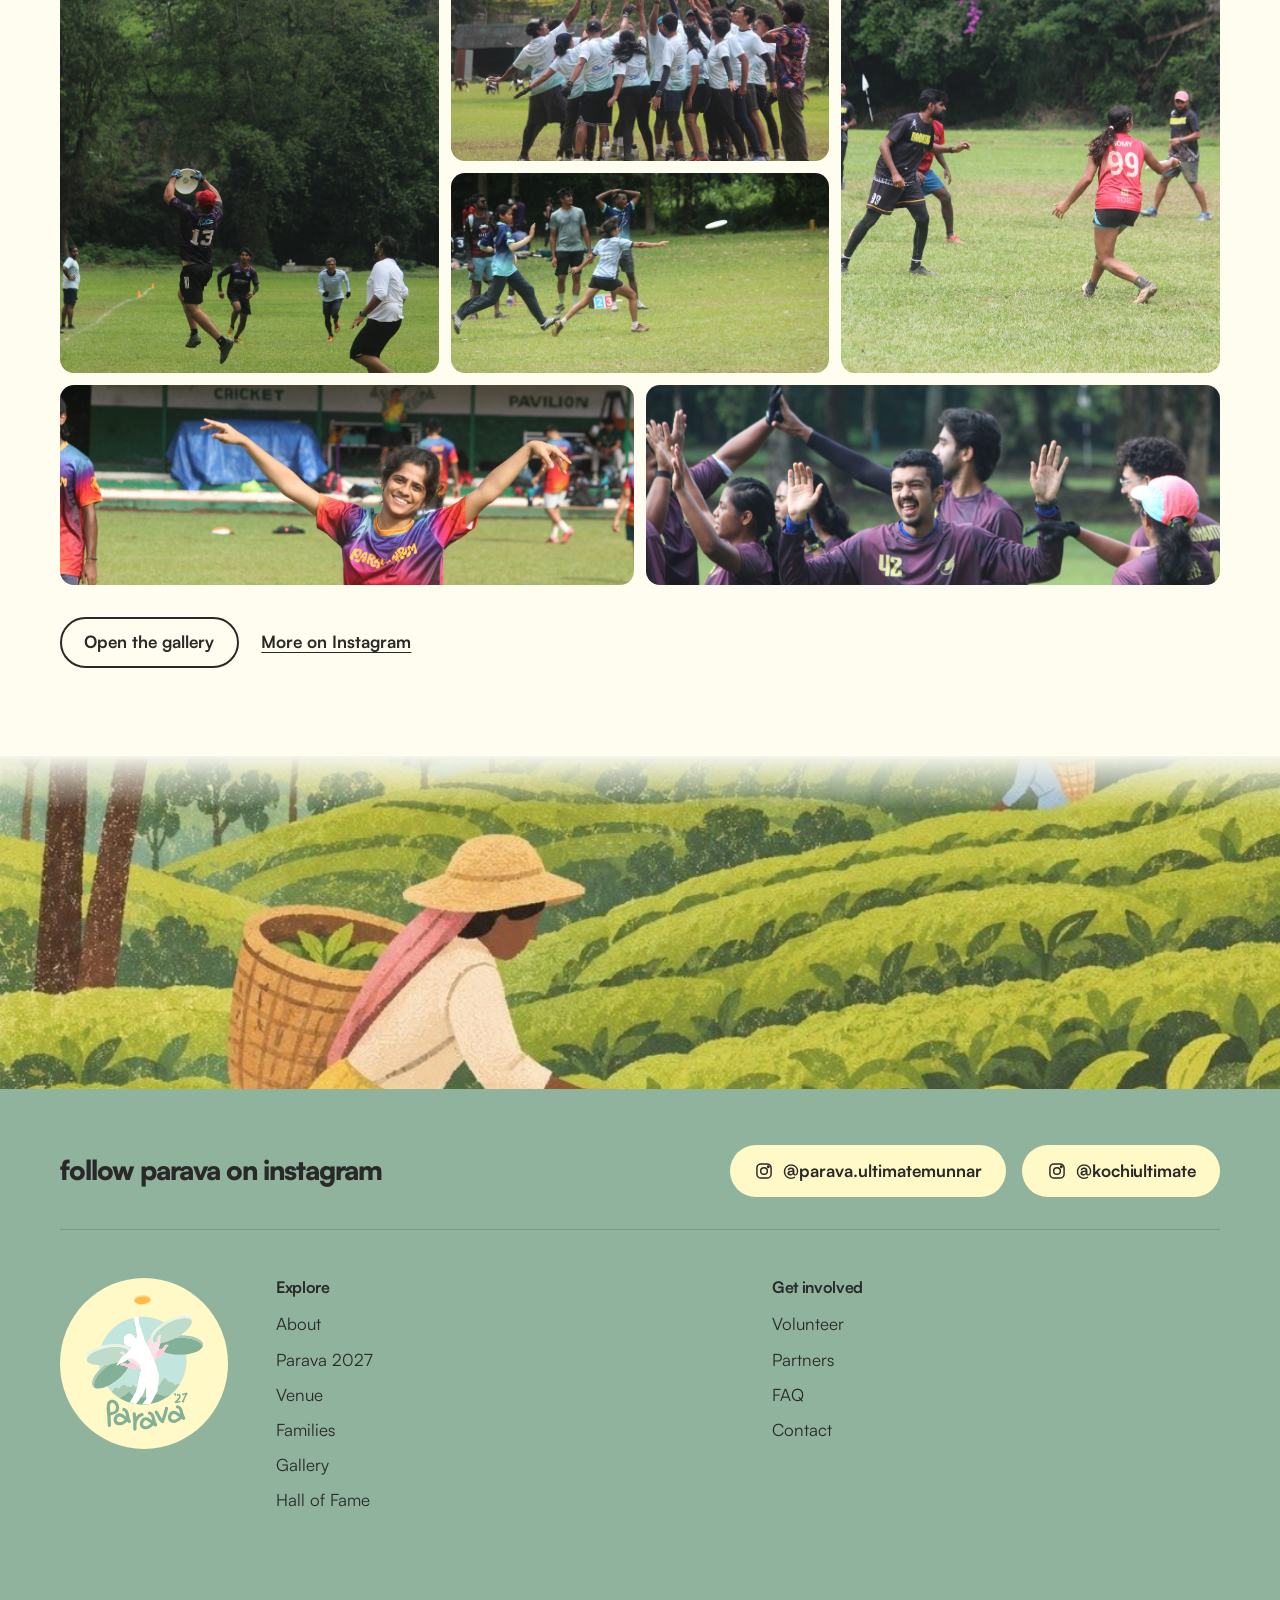
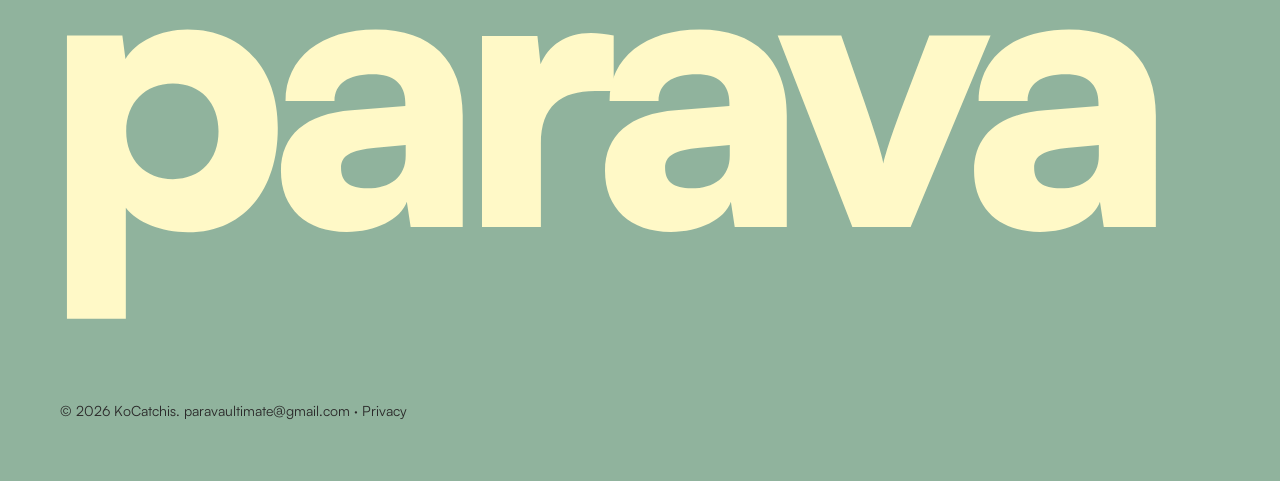
==== commit 74360dc3: "Preview: connect the registration form to the TEST sheet Co-Authored-By: Claude Opus 5.5 <noreply@an" ====
--- a/index.html
+++ b/index.html
@@ -21,8 +21,8 @@
 <link rel="apple-touch-icon" href="assets/apple-touch-icon.png">
 <link rel="preload" as="image" href="assets/logo-2027.svg" fetchpriority="high">
 <link rel="preload" href="assets/fonts/satoshi-black.woff2" as="font" type="font/woff2" crossorigin>
-<link rel="stylesheet" href="styles.css?v=20261121a">
-<link rel="stylesheet" href="home.css?v=20261121a">
+<link rel="stylesheet" href="styles.css?v=20261121b">
+<link rel="stylesheet" href="home.css?v=20261121b">
 <style>
 /* ---------- intro: Munnar footage, the logo comes into focus out of the mist, then the date and venue;
    the footage then dips to the hero's sage and the hero builds in piece by piece (home.css + inline script below) ---------- */
@@ -167,8 +167,8 @@
     <p class="legal">© 2026 KoCatchis. <a href="mailto:paravaultimate@gmail.com">paravaultimate@gmail.com</a> · <a href="privacy.html">Privacy</a></p>
   </div>
 </footer>
-<script src="site.js?v=20261121a"></script>
-<script src="home.js?v=20261121a"></script>
+<script src="site.js?v=20261121b"></script>
+<script src="home.js?v=20261121b"></script>
 <script>
 // Intro: once per visit (session). Footage plays, the logo comes into focus, then the date and venue (CSS, .run).
 // At 6 s the footage dips to sage and the hero builds in (html.hero-in). Tap or any key skips; reduced motion never shows it.
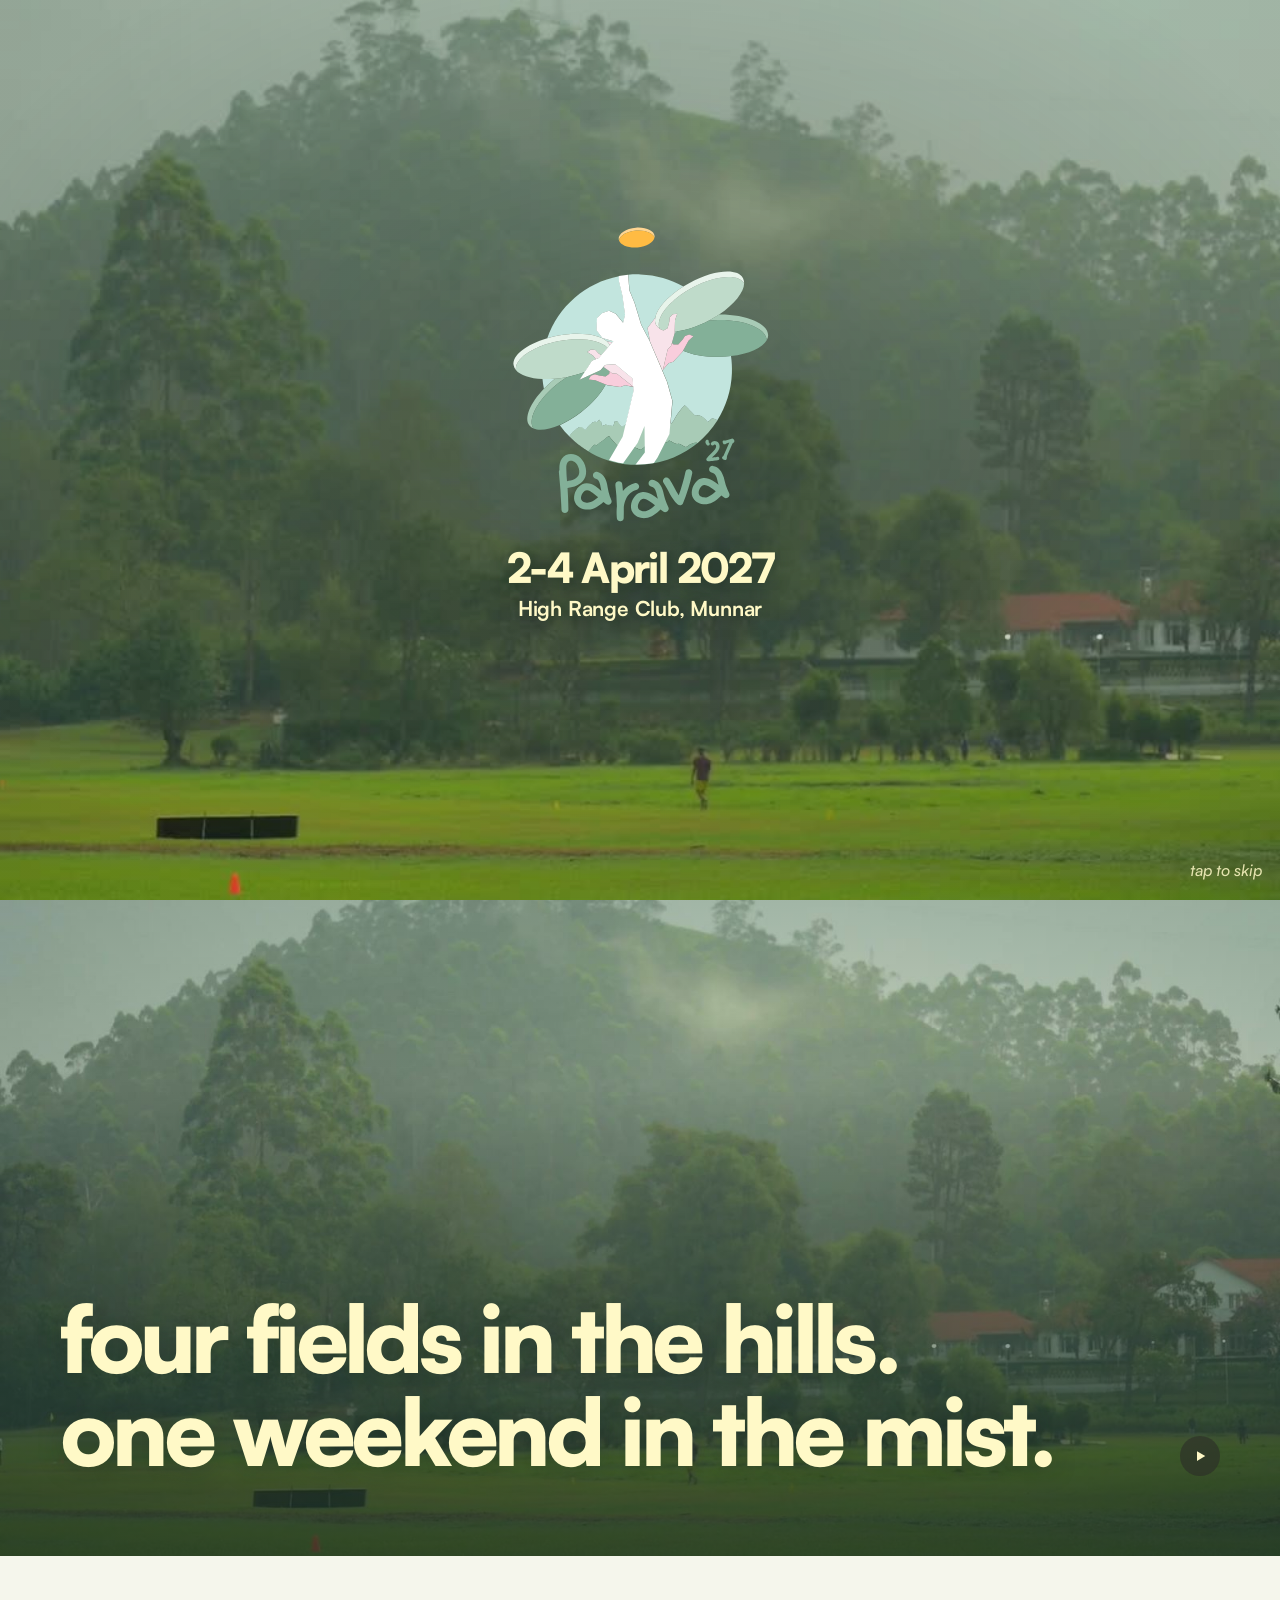
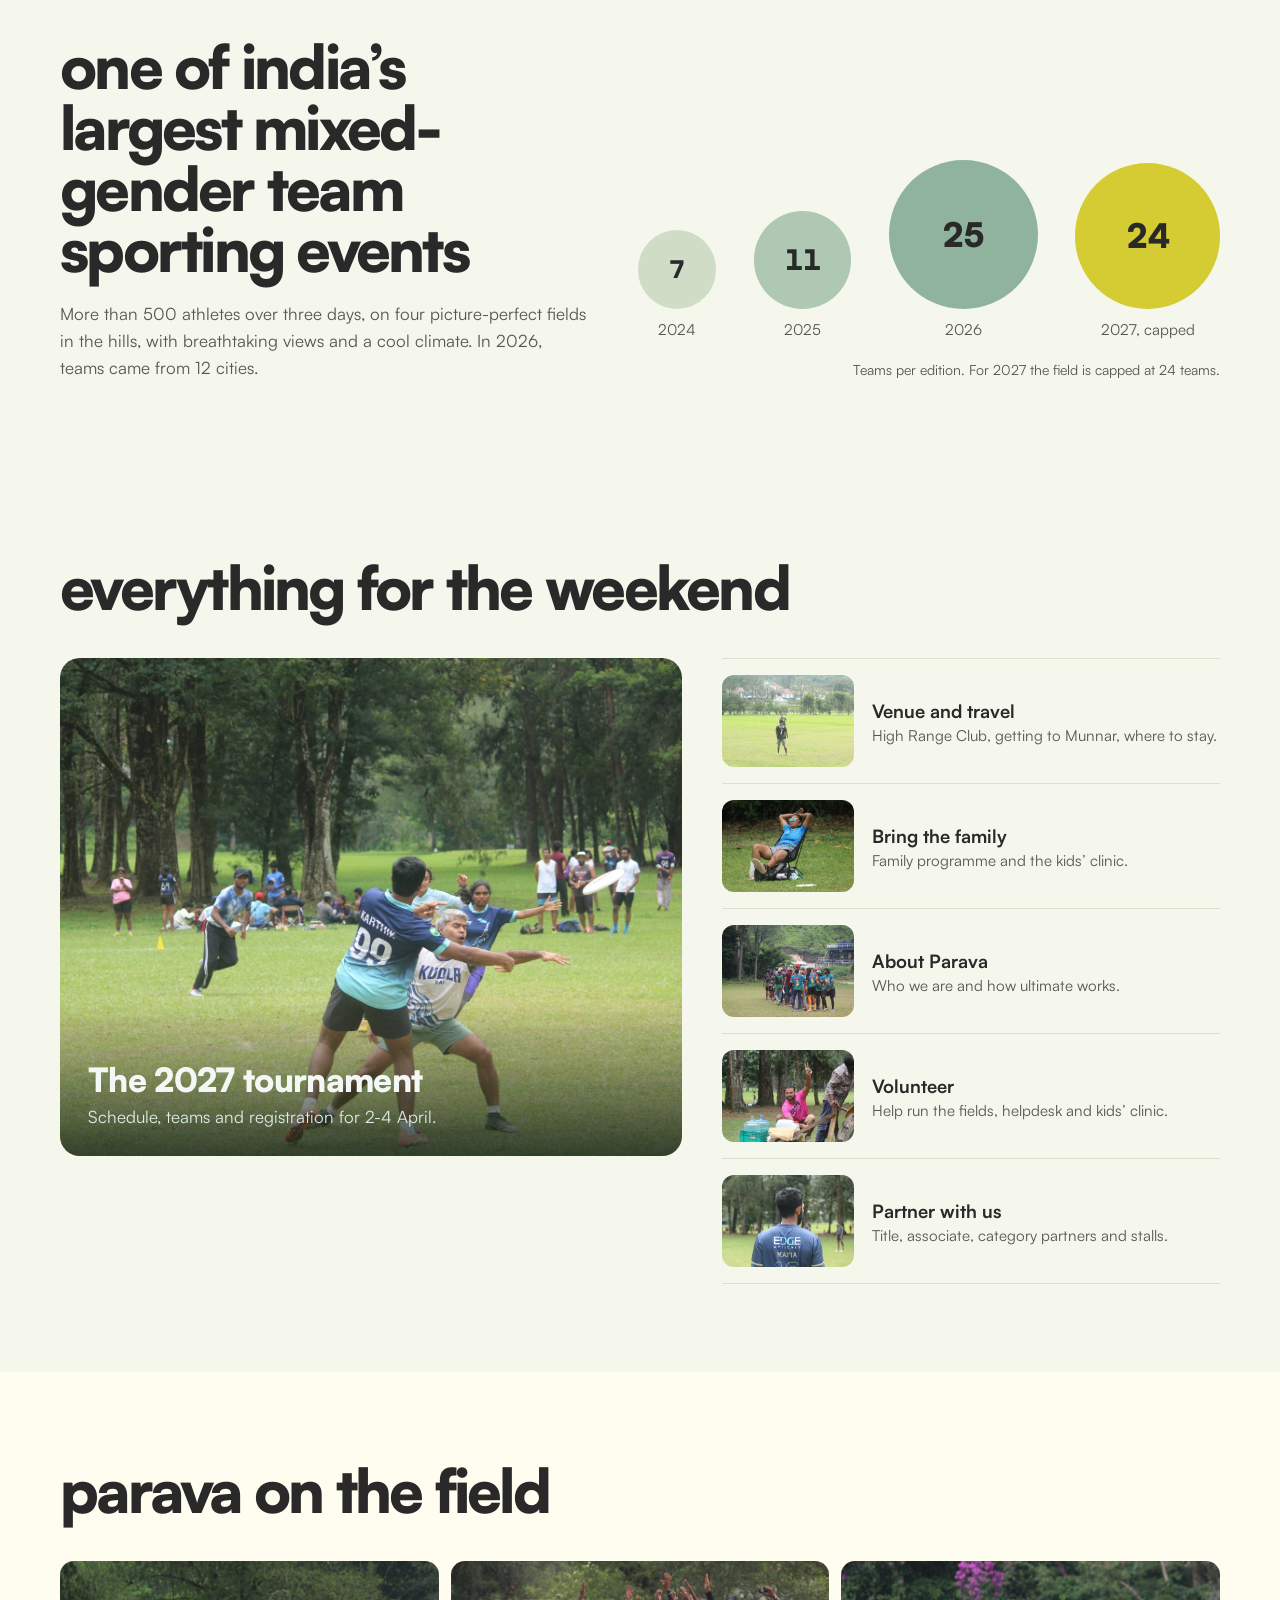
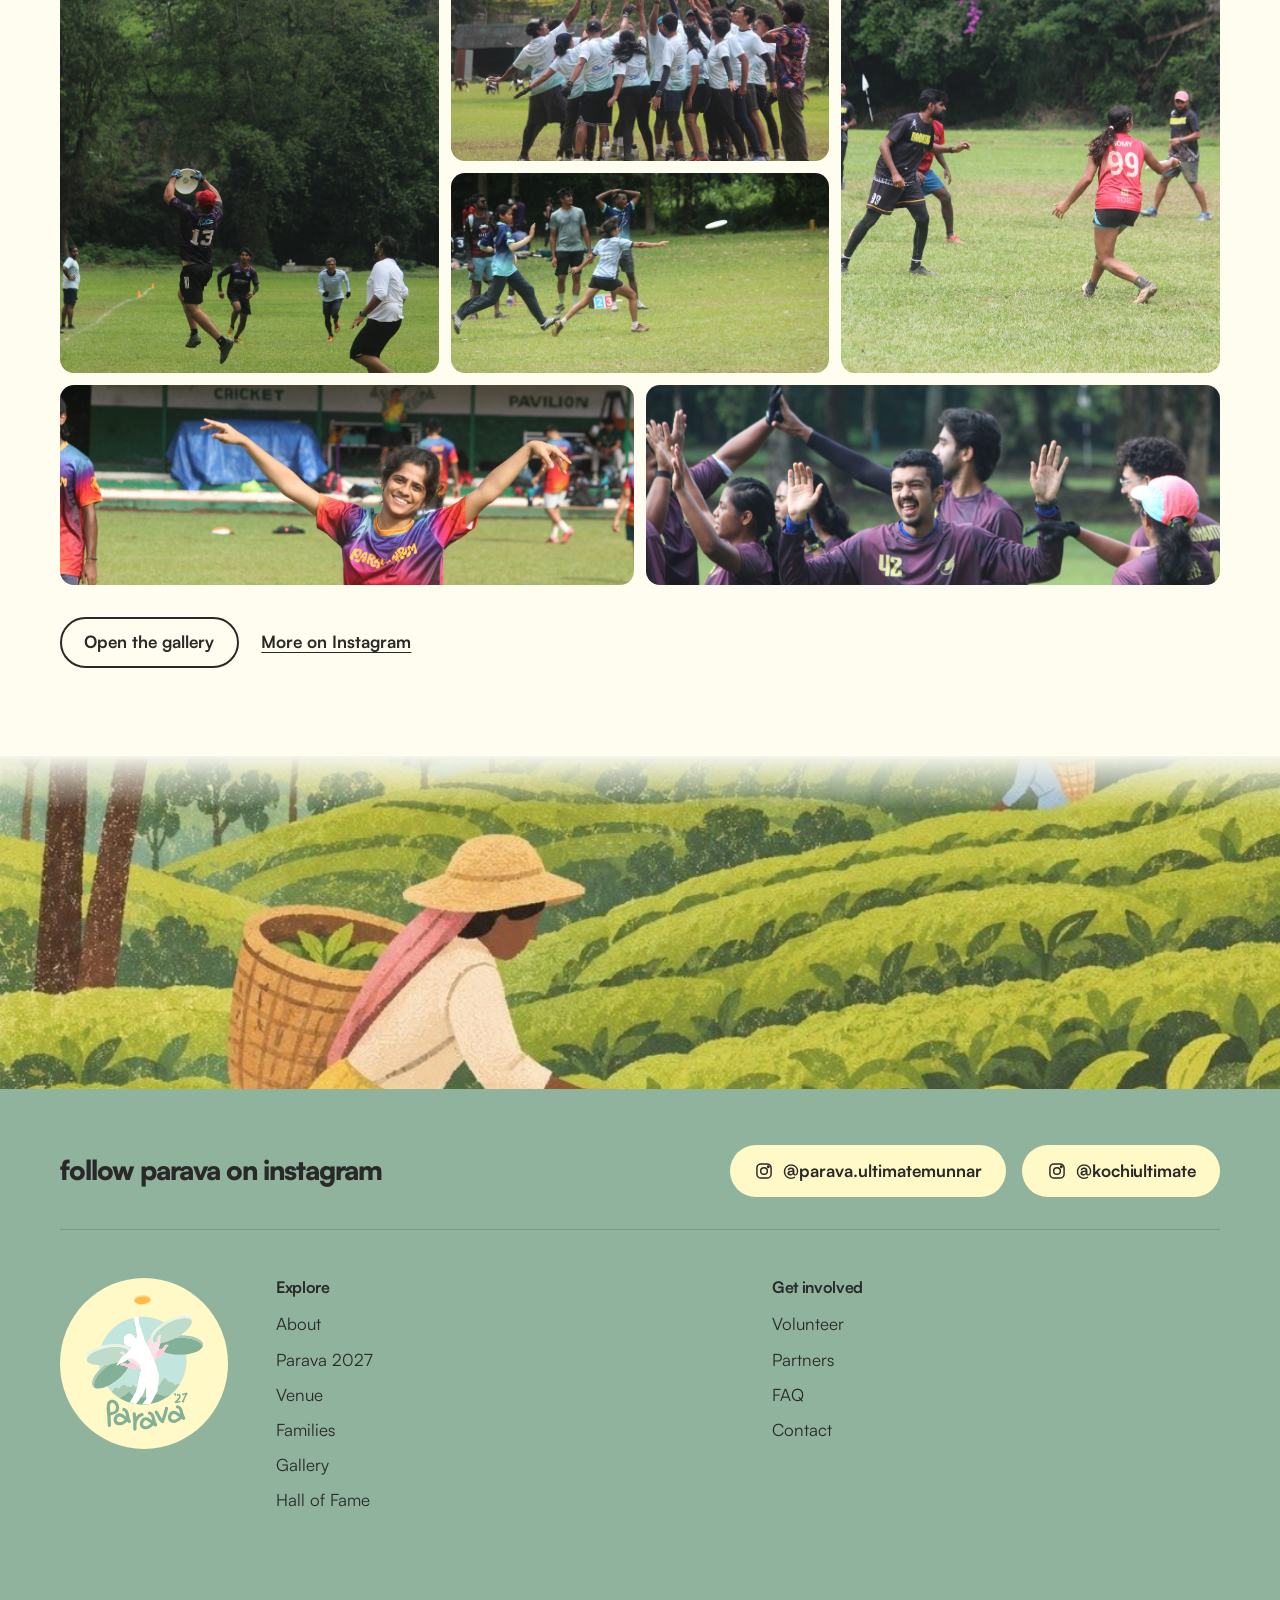
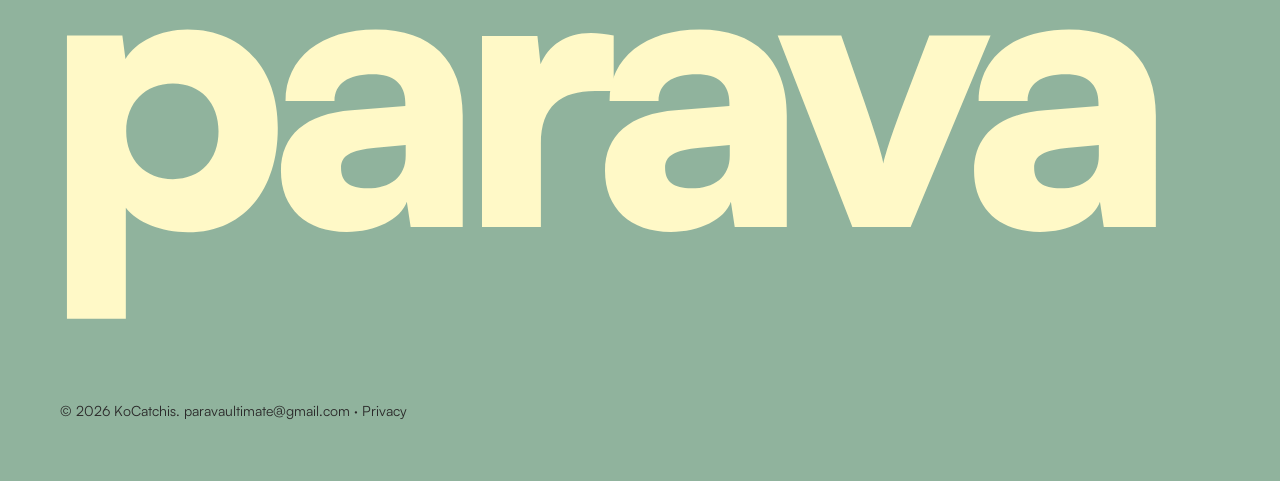
==== commit fa987c71: "Hall of Fame: names and team photos for 2024 and 2026" ====
--- a/index.html
+++ b/index.html
@@ -21,8 +21,8 @@
 <link rel="apple-touch-icon" href="assets/apple-touch-icon.png">
 <link rel="preload" as="image" href="assets/logo-2027.svg" fetchpriority="high">
 <link rel="preload" href="assets/fonts/satoshi-black.woff2" as="font" type="font/woff2" crossorigin>
-<link rel="stylesheet" href="styles.css?v=20261121b">
-<link rel="stylesheet" href="home.css?v=20261121b">
+<link rel="stylesheet" href="styles.css?v=20261122p">
+<link rel="stylesheet" href="home.css?v=20261122p">
 <style>
 /* ---------- intro: Munnar footage, the logo comes into focus out of the mist, then the date and venue;
    the footage then dips to the hero's sage and the hero builds in piece by piece (home.css + inline script below) ---------- */
@@ -167,8 +167,8 @@
     <p class="legal">© 2026 KoCatchis. <a href="mailto:paravaultimate@gmail.com">paravaultimate@gmail.com</a> · <a href="privacy.html">Privacy</a></p>
   </div>
 </footer>
-<script src="site.js?v=20261121b"></script>
-<script src="home.js?v=20261121b"></script>
+<script src="site.js?v=20261122p"></script>
+<script src="home.js?v=20261122p"></script>
 <script>
 // Intro: once per visit (session). Footage plays, the logo comes into focus, then the date and venue (CSS, .run).
 // At 6 s the footage dips to sage and the hero builds in (html.hero-in). Tap or any key skips; reduced motion never shows it.
--- a/styles.css
+++ b/styles.css
@@ -496,6 +496,8 @@
 .hof-year dl > .champ{border-top-color:var(--disc)}
 .hof-year dt{font-family:var(--font-h);font-weight:700;color:var(--head)}
 .hof-year dd{margin:.3rem 0 0;color:var(--muted)}
+.hof-year .hof-pic{margin-top:.8rem}
+.hof-pic img{display:block;width:100%;height:auto;aspect-ratio:3/2;object-fit:cover;border-radius:14px;background:var(--line)}
 @media (max-width:760px){.hof-year{grid-template-columns:1fr}.hof-year h2{grid-row:auto}.hof-year dl{grid-template-columns:1fr;gap:.75rem}}
 
 /* footer wordmark: one big "Parava" across the footer, sized to the footer's own width */
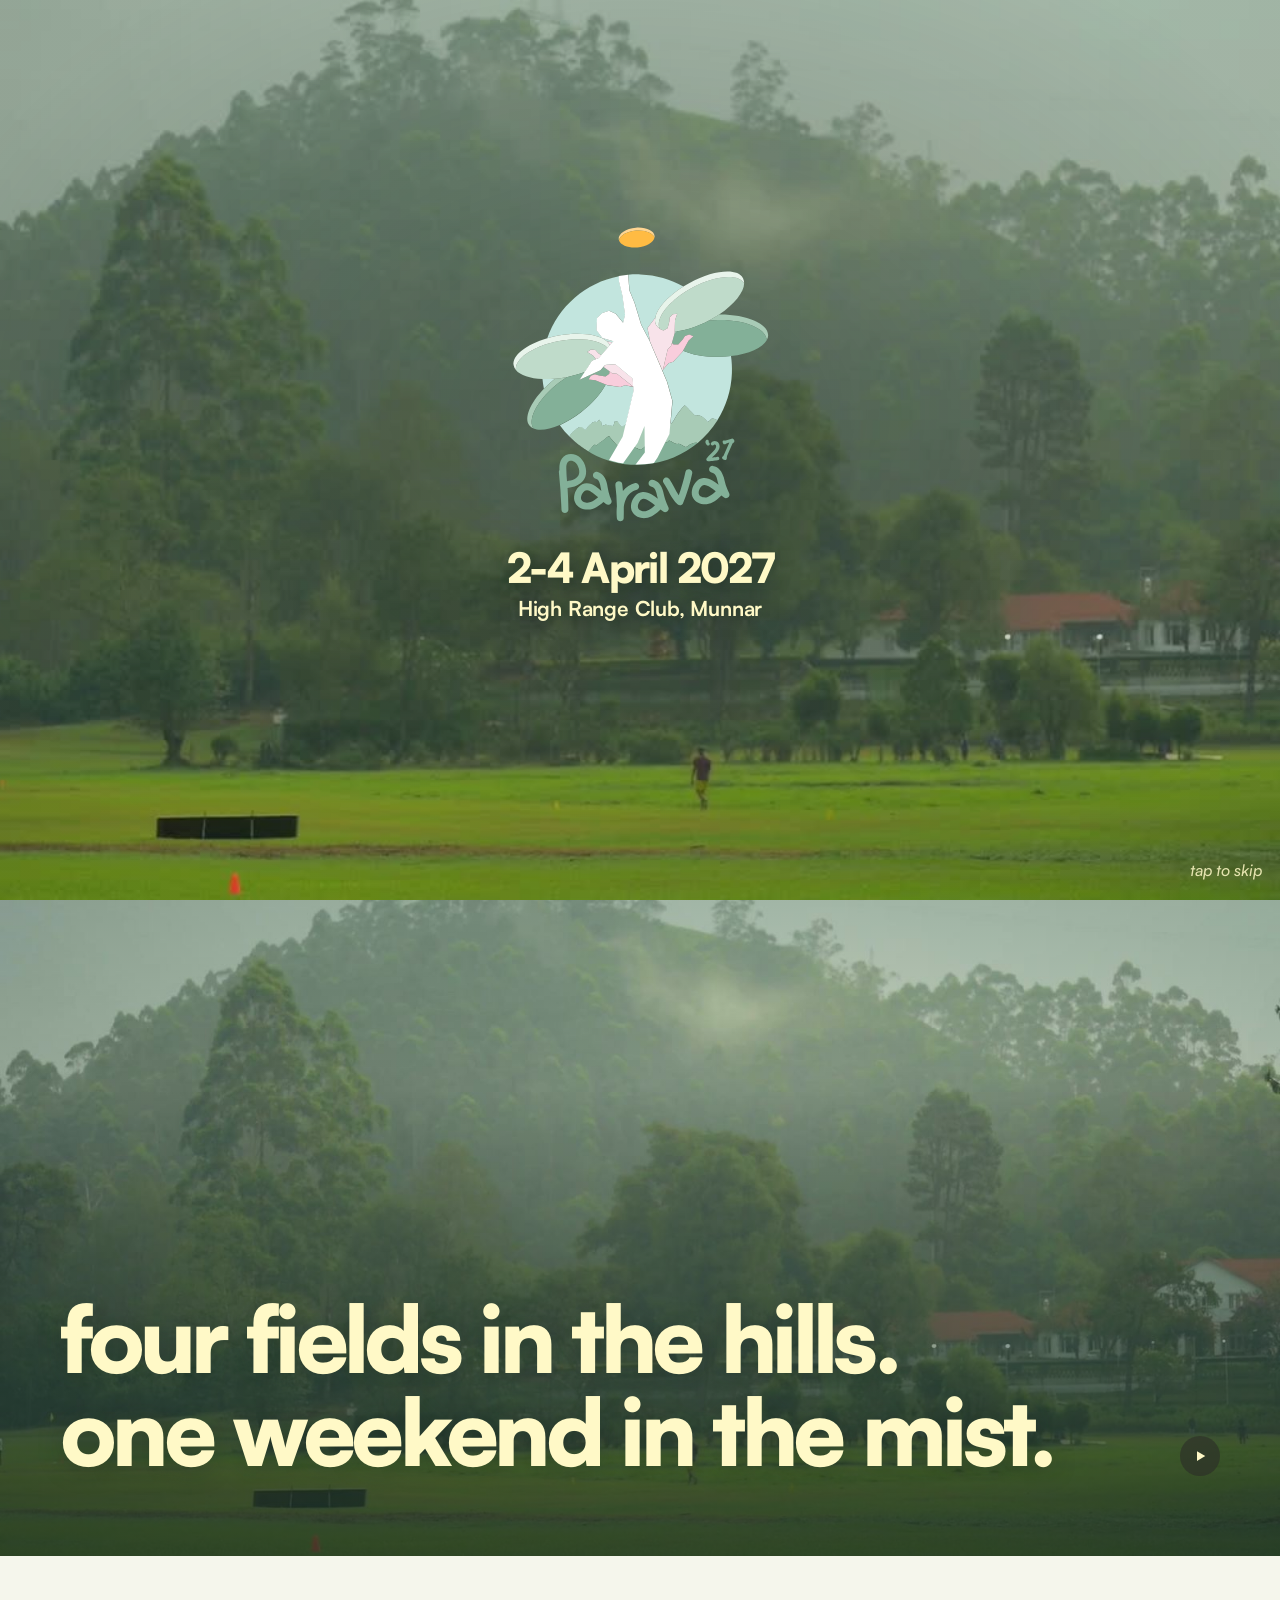
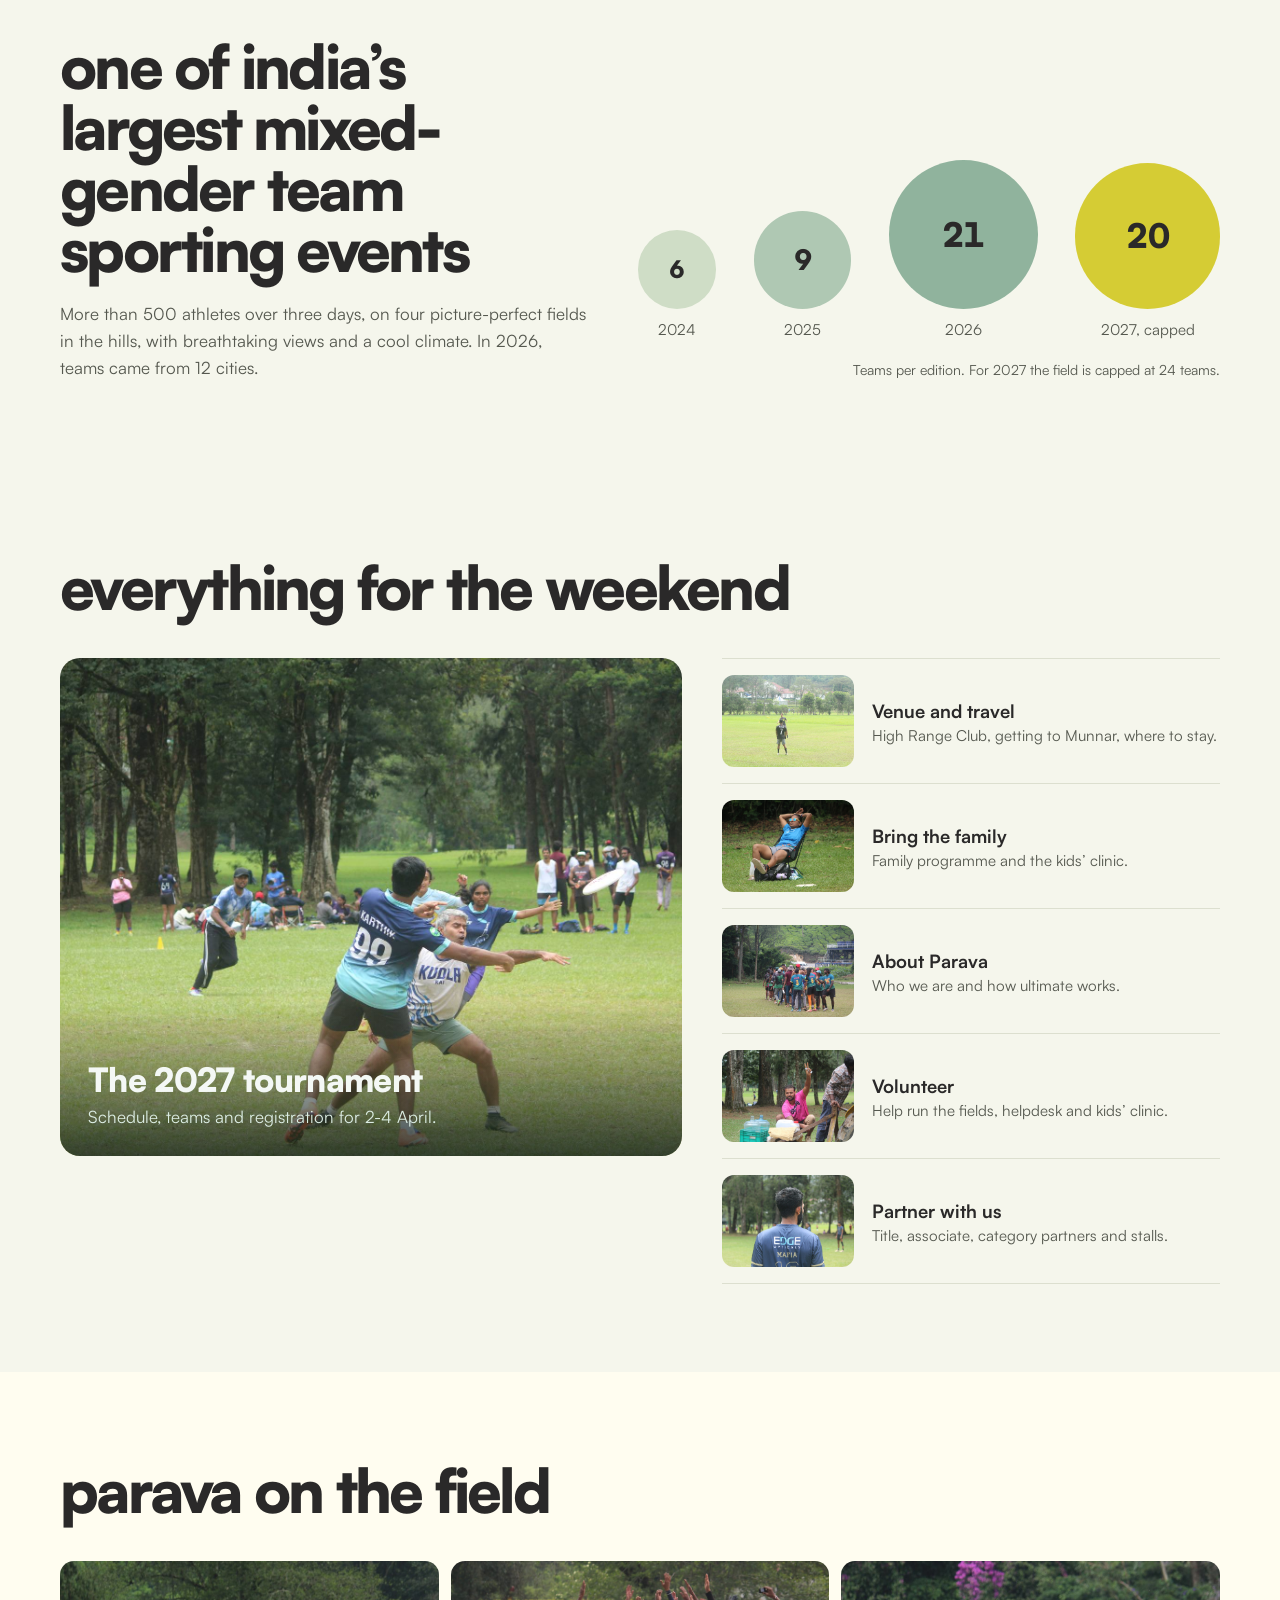
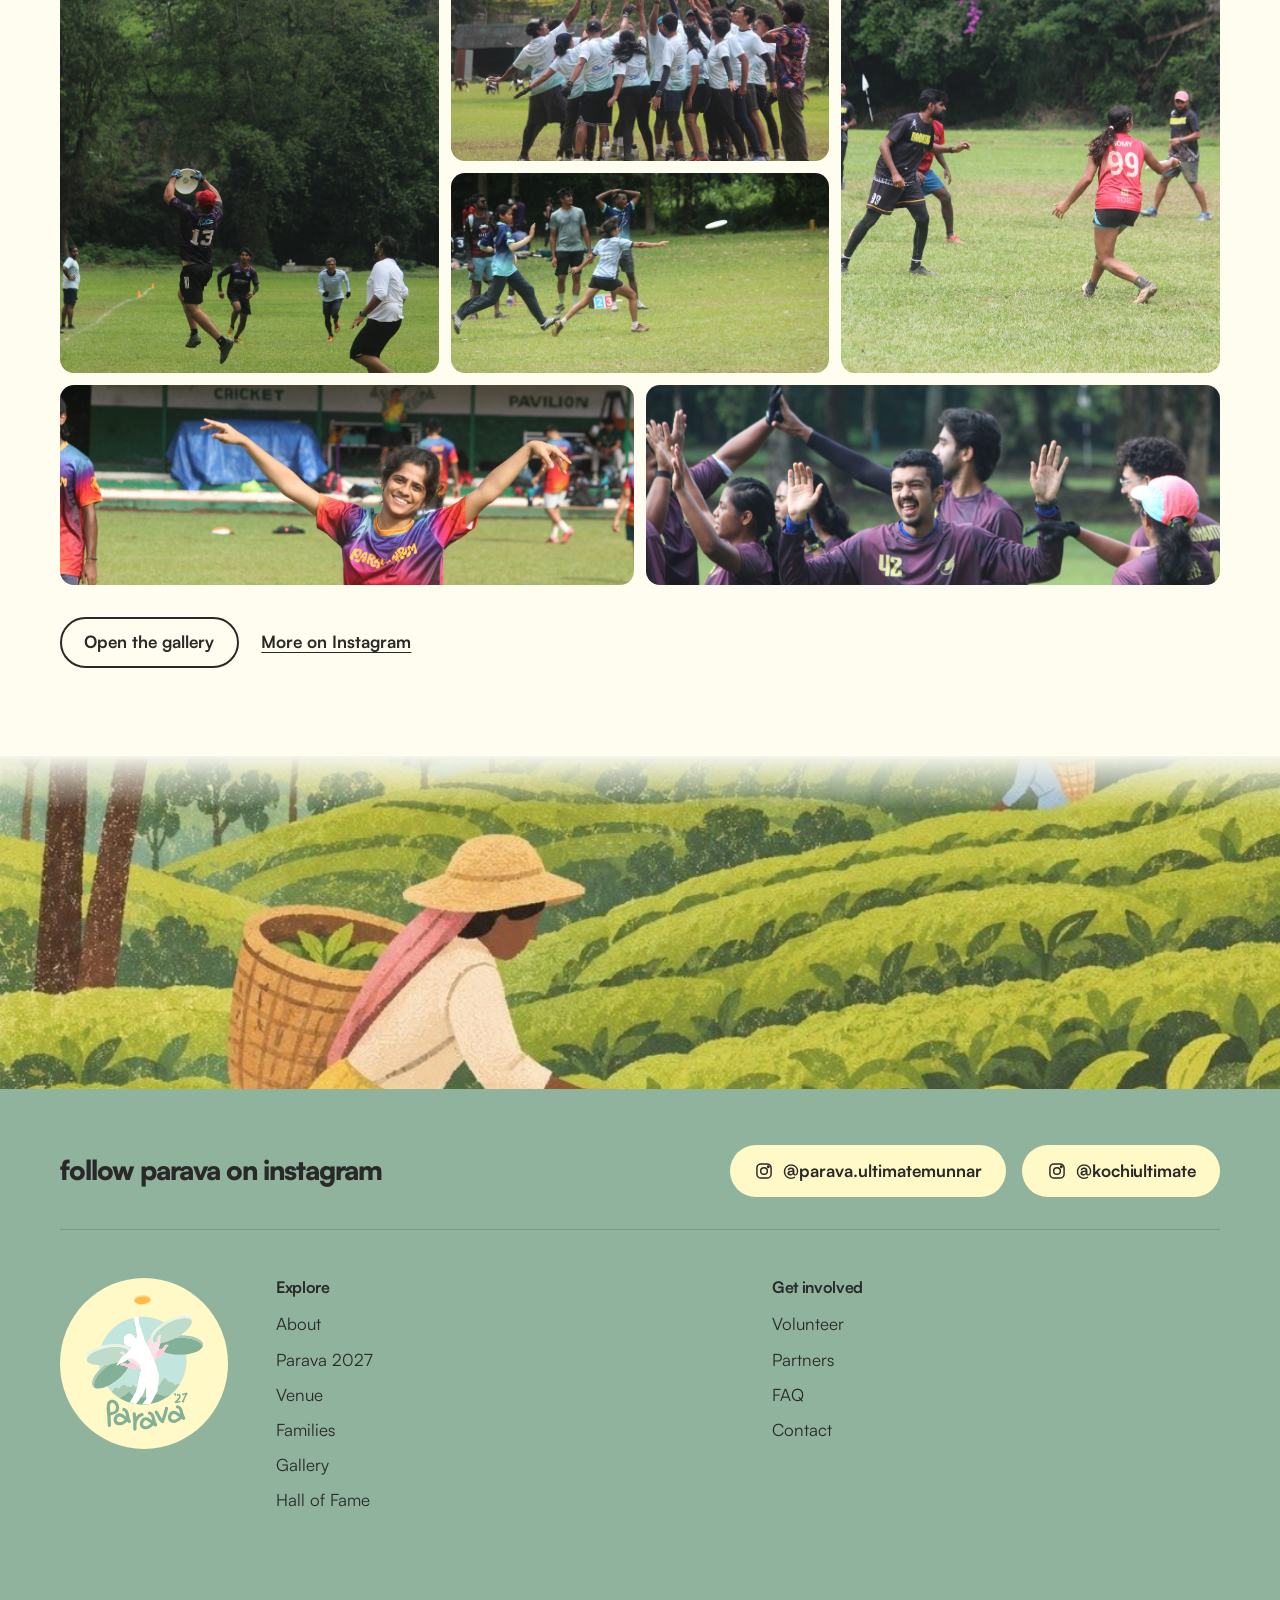
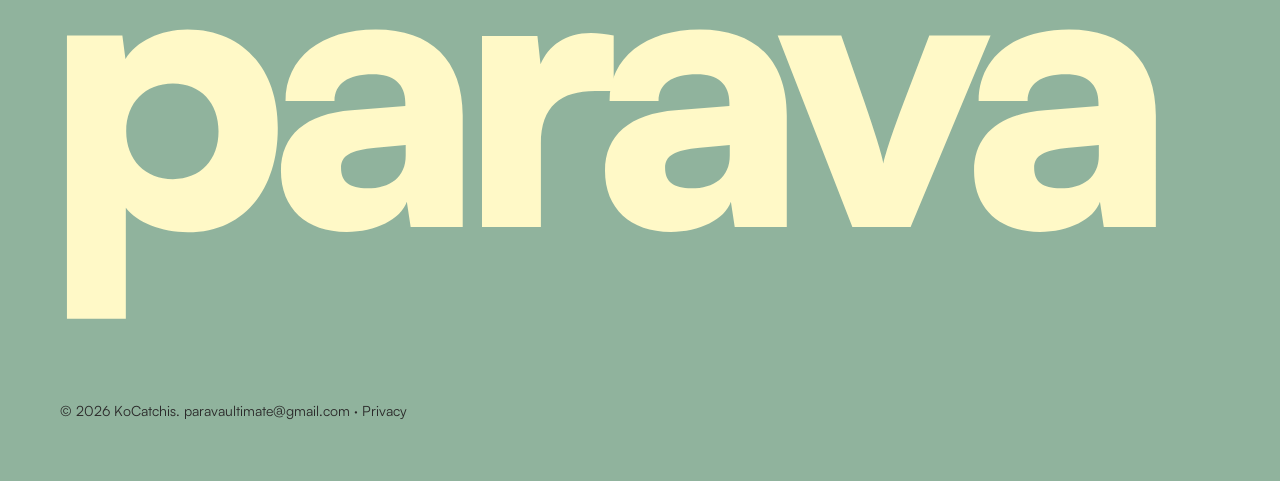
==== commit f9439673: "Registration rush: auto-retry, form opens on the server clock, quieter list refresh around opening" ====
--- a/index.html
+++ b/index.html
@@ -21,8 +21,8 @@
 <link rel="apple-touch-icon" href="assets/apple-touch-icon.png">
 <link rel="preload" as="image" href="assets/logo-2027.svg" fetchpriority="high">
 <link rel="preload" href="assets/fonts/satoshi-black.woff2" as="font" type="font/woff2" crossorigin>
-<link rel="stylesheet" href="styles.css?v=20261122p">
-<link rel="stylesheet" href="home.css?v=20261122p">
+<link rel="stylesheet" href="styles.css?v=20261122q">
+<link rel="stylesheet" href="home.css?v=20261122q">
 <style>
 /* ---------- intro: Munnar footage, the logo comes into focus out of the mist, then the date and venue;
    the footage then dips to the hero's sage and the hero builds in piece by piece (home.css + inline script below) ---------- */
@@ -167,8 +167,8 @@
     <p class="legal">© 2026 KoCatchis. <a href="mailto:paravaultimate@gmail.com">paravaultimate@gmail.com</a> · <a href="privacy.html">Privacy</a></p>
   </div>
 </footer>
-<script src="site.js?v=20261122p"></script>
-<script src="home.js?v=20261122p"></script>
+<script src="site.js?v=20261122q"></script>
+<script src="home.js?v=20261122q"></script>
 <script>
 // Intro: once per visit (session). Footage plays, the logo comes into focus, then the date and venue (CSS, .run).
 // At 6 s the footage dips to sage and the hero builds in (html.hero-in). Tap or any key skips; reduced motion never shows it.
